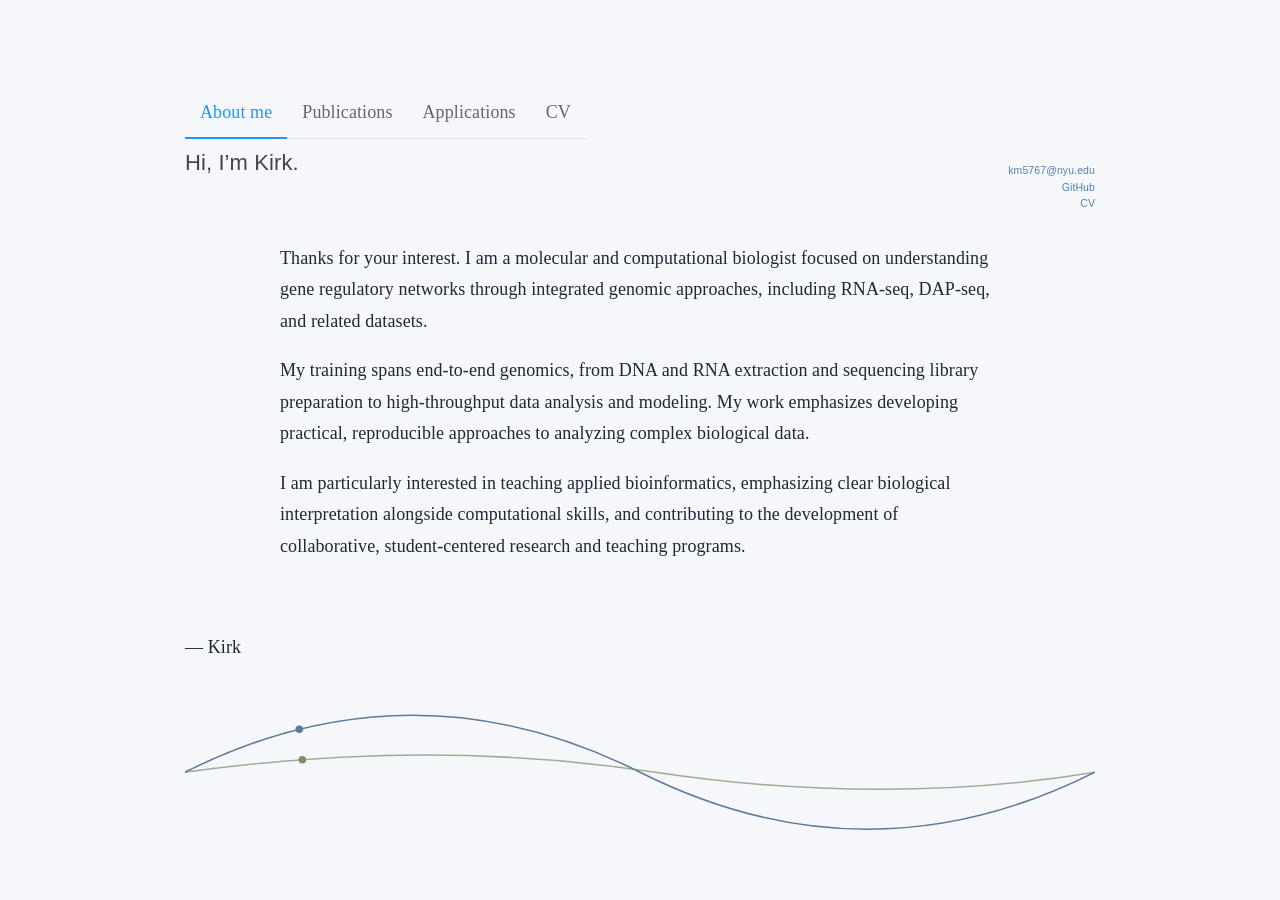
==== index.html @ 7511460c "cleaning up applications page" ====
<!DOCTYPE html>

<html>

<head>

<meta charset="utf-8" />
<meta name="generator" content="pandoc" />
<meta http-equiv="X-UA-Compatible" content="IE=EDGE" />


<meta name="author" content="Kirk MacKinnon" />


<title>KM</title>

<script>// Pandoc 2.9 adds attributes on both header and div. We remove the former (to
// be compatible with the behavior of Pandoc < 2.8).
document.addEventListener('DOMContentLoaded', function(e) {
  var hs = document.querySelectorAll("div.section[class*='level'] > :first-child");
  var i, h, a;
  for (i = 0; i < hs.length; i++) {
    h = hs[i];
    if (!/^h[1-6]$/i.test(h.tagName)) continue;  // it should be a header h1-h6
    a = h.attributes;
    while (a.length > 0) h.removeAttribute(a[0].name);
  }
});
</script>
<script>/*! jQuery v3.6.0 | (c) OpenJS Foundation and other contributors | jquery.org/license */
!function(e,t){"use strict";"object"==typeof module&&"object"==typeof module.exports?module.exports=e.document?t(e,!0):function(e){if(!e.document)throw new Error("jQuery requires a window with a document");return t(e)}:t(e)}("undefined"!=typeof window?window:this,function(C,e){"use strict";var t=[],r=Object.getPrototypeOf,s=t.slice,g=t.flat?function(e){return t.flat.call(e)}:function(e){return t.concat.apply([],e)},u=t.push,i=t.indexOf,n={},o=n.toString,v=n.hasOwnProperty,a=v.toString,l=a.call(Object),y={},m=function(e){return"function"==typeof e&&"number"!=typeof e.nodeType&&"function"!=typeof e.item},x=function(e){return null!=e&&e===e.window},E=C.document,c={type:!0,src:!0,nonce:!0,noModule:!0};function b(e,t,n){var r,i,o=(n=n||E).createElement("script");if(o.text=e,t)for(r in c)(i=t[r]||t.getAttribute&&t.getAttribute(r))&&o.setAttribute(r,i);n.head.appendChild(o).parentNode.removeChild(o)}function w(e){return null==e?e+"":"object"==typeof e||"function"==typeof e?n[o.call(e)]||"object":typeof e}var f="3.6.0",S=function(e,t){return new S.fn.init(e,t)};function p(e){var t=!!e&&"length"in e&&e.length,n=w(e);return!m(e)&&!x(e)&&("array"===n||0===t||"number"==typeof t&&0<t&&t-1 in e)}S.fn=S.prototype={jquery:f,constructor:S,length:0,toArray:function(){return s.call(this)},get:function(e){return null==e?s.call(this):e<0?this[e+this.length]:this[e]},pushStack:function(e){var t=S.merge(this.constructor(),e);return t.prevObject=this,t},each:function(e){return S.each(this,e)},map:function(n){return this.pushStack(S.map(this,function(e,t){return n.call(e,t,e)}))},slice:function(){return this.pushStack(s.apply(this,arguments))},first:function(){return this.eq(0)},last:function(){return this.eq(-1)},even:function(){return this.pushStack(S.grep(this,function(e,t){return(t+1)%2}))},odd:function(){return this.pushStack(S.grep(this,function(e,t){return t%2}))},eq:function(e){var t=this.length,n=+e+(e<0?t:0);return this.pushStack(0<=n&&n<t?[this[n]]:[])},end:function(){return this.prevObject||this.constructor()},push:u,sort:t.sort,splice:t.splice},S.extend=S.fn.extend=function(){var e,t,n,r,i,o,a=arguments[0]||{},s=1,u=arguments.length,l=!1;for("boolean"==typeof a&&(l=a,a=arguments[s]||{},s++),"object"==typeof a||m(a)||(a={}),s===u&&(a=this,s--);s<u;s++)if(null!=(e=arguments[s]))for(t in e)r=e[t],"__proto__"!==t&&a!==r&&(l&&r&&(S.isPlainObject(r)||(i=Array.isArray(r)))?(n=a[t],o=i&&!Array.isArray(n)?[]:i||S.isPlainObject(n)?n:{},i=!1,a[t]=S.extend(l,o,r)):void 0!==r&&(a[t]=r));return a},S.extend({expando:"jQuery"+(f+Math.random()).replace(/\D/g,""),isReady:!0,error:function(e){throw new Error(e)},noop:function(){},isPlainObject:function(e){var t,n;return!(!e||"[object Object]"!==o.call(e))&&(!(t=r(e))||"function"==typeof(n=v.call(t,"constructor")&&t.constructor)&&a.call(n)===l)},isEmptyObject:function(e){var t;for(t in e)return!1;return!0},globalEval:function(e,t,n){b(e,{nonce:t&&t.nonce},n)},each:function(e,t){var n,r=0;if(p(e)){for(n=e.length;r<n;r++)if(!1===t.call(e[r],r,e[r]))break}else for(r in e)if(!1===t.call(e[r],r,e[r]))break;return e},makeArray:function(e,t){var n=t||[];return null!=e&&(p(Object(e))?S.merge(n,"string"==typeof e?[e]:e):u.call(n,e)),n},inArray:function(e,t,n){return null==t?-1:i.call(t,e,n)},merge:function(e,t){for(var n=+t.length,r=0,i=e.length;r<n;r++)e[i++]=t[r];return e.length=i,e},grep:function(e,t,n){for(var r=[],i=0,o=e.length,a=!n;i<o;i++)!t(e[i],i)!==a&&r.push(e[i]);return r},map:function(e,t,n){var r,i,o=0,a=[];if(p(e))for(r=e.length;o<r;o++)null!=(i=t(e[o],o,n))&&a.push(i);else for(o in e)null!=(i=t(e[o],o,n))&&a.push(i);return g(a)},guid:1,support:y}),"function"==typeof Symbol&&(S.fn[Symbol.iterator]=t[Symbol.iterator]),S.each("Boolean Number String Function Array Date RegExp Object Error Symbol".split(" "),function(e,t){n["[object "+t+"]"]=t.toLowerCase()});var d=function(n){var e,d,b,o,i,h,f,g,w,u,l,T,C,a,E,v,s,c,y,S="sizzle"+1*new Date,p=n.document,k=0,r=0,m=ue(),x=ue(),A=ue(),N=ue(),j=function(e,t){return e===t&&(l=!0),0},D={}.hasOwnProperty,t=[],q=t.pop,L=t.push,H=t.push,O=t.slice,P=function(e,t){for(var n=0,r=e.length;n<r;n++)if(e[n]===t)return n;return-1},R="checked|selected|async|autofocus|autoplay|controls|defer|disabled|hidden|ismap|loop|multiple|open|readonly|required|scoped",M="[\\x20\\t\\r\\n\\f]",I="(?:\\\\[\\da-fA-F]{1,6}"+M+"?|\\\\[^\\r\\n\\f]|[\\w-]|[^\0-\\x7f])+",W="\\["+M+"*("+I+")(?:"+M+"*([*^$|!~]?=)"+M+"*(?:'((?:\\\\.|[^\\\\'])*)'|\"((?:\\\\.|[^\\\\\"])*)\"|("+I+"))|)"+M+"*\\]",F=":("+I+")(?:\\((('((?:\\\\.|[^\\\\'])*)'|\"((?:\\\\.|[^\\\\\"])*)\")|((?:\\\\.|[^\\\\()[\\]]|"+W+")*)|.*)\\)|)",B=new RegExp(M+"+","g"),$=new RegExp("^"+M+"+|((?:^|[^\\\\])(?:\\\\.)*)"+M+"+$","g"),_=new RegExp("^"+M+"*,"+M+"*"),z=new RegExp("^"+M+"*([>+~]|"+M+")"+M+"*"),U=new RegExp(M+"|>"),X=new RegExp(F),V=new RegExp("^"+I+"$"),G={ID:new RegExp("^#("+I+")"),CLASS:new RegExp("^\\.("+I+")"),TAG:new RegExp("^("+I+"|[*])"),ATTR:new RegExp("^"+W),PSEUDO:new RegExp("^"+F),CHILD:new RegExp("^:(only|first|last|nth|nth-last)-(child|of-type)(?:\\("+M+"*(even|odd|(([+-]|)(\\d*)n|)"+M+"*(?:([+-]|)"+M+"*(\\d+)|))"+M+"*\\)|)","i"),bool:new RegExp("^(?:"+R+")$","i"),needsContext:new RegExp("^"+M+"*[>+~]|:(even|odd|eq|gt|lt|nth|first|last)(?:\\("+M+"*((?:-\\d)?\\d*)"+M+"*\\)|)(?=[^-]|$)","i")},Y=/HTML$/i,Q=/^(?:input|select|textarea|button)$/i,J=/^h\d$/i,K=/^[^{]+\{\s*\[native \w/,Z=/^(?:#([\w-]+)|(\w+)|\.([\w-]+))$/,ee=/[+~]/,te=new RegExp("\\\\[\\da-fA-F]{1,6}"+M+"?|\\\\([^\\r\\n\\f])","g"),ne=function(e,t){var n="0x"+e.slice(1)-65536;return t||(n<0?String.fromCharCode(n+65536):String.fromCharCode(n>>10|55296,1023&n|56320))},re=/([\0-\x1f\x7f]|^-?\d)|^-$|[^\0-\x1f\x7f-\uFFFF\w-]/g,ie=function(e,t){return t?"\0"===e?"\ufffd":e.slice(0,-1)+"\\"+e.charCodeAt(e.length-1).toString(16)+" ":"\\"+e},oe=function(){T()},ae=be(function(e){return!0===e.disabled&&"fieldset"===e.nodeName.toLowerCase()},{dir:"parentNode",next:"legend"});try{H.apply(t=O.call(p.childNodes),p.childNodes),t[p.childNodes.length].nodeType}catch(e){H={apply:t.length?function(e,t){L.apply(e,O.call(t))}:function(e,t){var n=e.length,r=0;while(e[n++]=t[r++]);e.length=n-1}}}function se(t,e,n,r){var i,o,a,s,u,l,c,f=e&&e.ownerDocument,p=e?e.nodeType:9;if(n=n||[],"string"!=typeof t||!t||1!==p&&9!==p&&11!==p)return n;if(!r&&(T(e),e=e||C,E)){if(11!==p&&(u=Z.exec(t)))if(i=u[1]){if(9===p){if(!(a=e.getElementById(i)))return n;if(a.id===i)return n.push(a),n}else if(f&&(a=f.getElementById(i))&&y(e,a)&&a.id===i)return n.push(a),n}else{if(u[2])return H.apply(n,e.getElementsByTagName(t)),n;if((i=u[3])&&d.getElementsByClassName&&e.getElementsByClassName)return H.apply(n,e.getElementsByClassName(i)),n}if(d.qsa&&!N[t+" "]&&(!v||!v.test(t))&&(1!==p||"object"!==e.nodeName.toLowerCase())){if(c=t,f=e,1===p&&(U.test(t)||z.test(t))){(f=ee.test(t)&&ye(e.parentNode)||e)===e&&d.scope||((s=e.getAttribute("id"))?s=s.replace(re,ie):e.setAttribute("id",s=S)),o=(l=h(t)).length;while(o--)l[o]=(s?"#"+s:":scope")+" "+xe(l[o]);c=l.join(",")}try{return H.apply(n,f.querySelectorAll(c)),n}catch(e){N(t,!0)}finally{s===S&&e.removeAttribute("id")}}}return g(t.replace($,"$1"),e,n,r)}function ue(){var r=[];return function e(t,n){return r.push(t+" ")>b.cacheLength&&delete e[r.shift()],e[t+" "]=n}}function le(e){return e[S]=!0,e}function ce(e){var t=C.createElement("fieldset");try{return!!e(t)}catch(e){return!1}finally{t.parentNode&&t.parentNode.removeChild(t),t=null}}function fe(e,t){var n=e.split("|"),r=n.length;while(r--)b.attrHandle[n[r]]=t}function pe(e,t){var n=t&&e,r=n&&1===e.nodeType&&1===t.nodeType&&e.sourceIndex-t.sourceIndex;if(r)return r;if(n)while(n=n.nextSibling)if(n===t)return-1;return e?1:-1}function de(t){return function(e){return"input"===e.nodeName.toLowerCase()&&e.type===t}}function he(n){return function(e){var t=e.nodeName.toLowerCase();return("input"===t||"button"===t)&&e.type===n}}function ge(t){return function(e){return"form"in e?e.parentNode&&!1===e.disabled?"label"in e?"label"in e.parentNode?e.parentNode.disabled===t:e.disabled===t:e.isDisabled===t||e.isDisabled!==!t&&ae(e)===t:e.disabled===t:"label"in e&&e.disabled===t}}function ve(a){return le(function(o){return o=+o,le(function(e,t){var n,r=a([],e.length,o),i=r.length;while(i--)e[n=r[i]]&&(e[n]=!(t[n]=e[n]))})})}function ye(e){return e&&"undefined"!=typeof e.getElementsByTagName&&e}for(e in d=se.support={},i=se.isXML=function(e){var t=e&&e.namespaceURI,n=e&&(e.ownerDocument||e).documentElement;return!Y.test(t||n&&n.nodeName||"HTML")},T=se.setDocument=function(e){var t,n,r=e?e.ownerDocument||e:p;return r!=C&&9===r.nodeType&&r.documentElement&&(a=(C=r).documentElement,E=!i(C),p!=C&&(n=C.defaultView)&&n.top!==n&&(n.addEventListener?n.addEventListener("unload",oe,!1):n.attachEvent&&n.attachEvent("onunload",oe)),d.scope=ce(function(e){return a.appendChild(e).appendChild(C.createElement("div")),"undefined"!=typeof e.querySelectorAll&&!e.querySelectorAll(":scope fieldset div").length}),d.attributes=ce(function(e){return e.className="i",!e.getAttribute("className")}),d.getElementsByTagName=ce(function(e){return e.appendChild(C.createComment("")),!e.getElementsByTagName("*").length}),d.getElementsByClassName=K.test(C.getElementsByClassName),d.getById=ce(function(e){return a.appendChild(e).id=S,!C.getElementsByName||!C.getElementsByName(S).length}),d.getById?(b.filter.ID=function(e){var t=e.replace(te,ne);return function(e){return e.getAttribute("id")===t}},b.find.ID=function(e,t){if("undefined"!=typeof t.getElementById&&E){var n=t.getElementById(e);return n?[n]:[]}}):(b.filter.ID=function(e){var n=e.replace(te,ne);return function(e){var t="undefined"!=typeof e.getAttributeNode&&e.getAttributeNode("id");return t&&t.value===n}},b.find.ID=function(e,t){if("undefined"!=typeof t.getElementById&&E){var n,r,i,o=t.getElementById(e);if(o){if((n=o.getAttributeNode("id"))&&n.value===e)return[o];i=t.getElementsByName(e),r=0;while(o=i[r++])if((n=o.getAttributeNode("id"))&&n.value===e)return[o]}return[]}}),b.find.TAG=d.getElementsByTagName?function(e,t){return"undefined"!=typeof t.getElementsByTagName?t.getElementsByTagName(e):d.qsa?t.querySelectorAll(e):void 0}:function(e,t){var n,r=[],i=0,o=t.getElementsByTagName(e);if("*"===e){while(n=o[i++])1===n.nodeType&&r.push(n);return r}return o},b.find.CLASS=d.getElementsByClassName&&function(e,t){if("undefined"!=typeof t.getElementsByClassName&&E)return t.getElementsByClassName(e)},s=[],v=[],(d.qsa=K.test(C.querySelectorAll))&&(ce(function(e){var t;a.appendChild(e).innerHTML="<a id='"+S+"'></a><select id='"+S+"-\r\\' msallowcapture=''><option selected=''></option></select>",e.querySelectorAll("[msallowcapture^='']").length&&v.push("[*^$]="+M+"*(?:''|\"\")"),e.querySelectorAll("[selected]").length||v.push("\\["+M+"*(?:value|"+R+")"),e.querySelectorAll("[id~="+S+"-]").length||v.push("~="),(t=C.createElement("input")).setAttribute("name",""),e.appendChild(t),e.querySelectorAll("[name='']").length||v.push("\\["+M+"*name"+M+"*="+M+"*(?:''|\"\")"),e.querySelectorAll(":checked").length||v.push(":checked"),e.querySelectorAll("a#"+S+"+*").length||v.push(".#.+[+~]"),e.querySelectorAll("\\\f"),v.push("[\\r\\n\\f]")}),ce(function(e){e.innerHTML="<a href='' disabled='disabled'></a><select disabled='disabled'><option/></select>";var t=C.createElement("input");t.setAttribute("type","hidden"),e.appendChild(t).setAttribute("name","D"),e.querySelectorAll("[name=d]").length&&v.push("name"+M+"*[*^$|!~]?="),2!==e.querySelectorAll(":enabled").length&&v.push(":enabled",":disabled"),a.appendChild(e).disabled=!0,2!==e.querySelectorAll(":disabled").length&&v.push(":enabled",":disabled"),e.querySelectorAll("*,:x"),v.push(",.*:")})),(d.matchesSelector=K.test(c=a.matches||a.webkitMatchesSelector||a.mozMatchesSelector||a.oMatchesSelector||a.msMatchesSelector))&&ce(function(e){d.disconnectedMatch=c.call(e,"*"),c.call(e,"[s!='']:x"),s.push("!=",F)}),v=v.length&&new RegExp(v.join("|")),s=s.length&&new RegExp(s.join("|")),t=K.test(a.compareDocumentPosition),y=t||K.test(a.contains)?function(e,t){var n=9===e.nodeType?e.documentElement:e,r=t&&t.parentNode;return e===r||!(!r||1!==r.nodeType||!(n.contains?n.contains(r):e.compareDocumentPosition&&16&e.compareDocumentPosition(r)))}:function(e,t){if(t)while(t=t.parentNode)if(t===e)return!0;return!1},j=t?function(e,t){if(e===t)return l=!0,0;var n=!e.compareDocumentPosition-!t.compareDocumentPosition;return n||(1&(n=(e.ownerDocument||e)==(t.ownerDocument||t)?e.compareDocumentPosition(t):1)||!d.sortDetached&&t.compareDocumentPosition(e)===n?e==C||e.ownerDocument==p&&y(p,e)?-1:t==C||t.ownerDocument==p&&y(p,t)?1:u?P(u,e)-P(u,t):0:4&n?-1:1)}:function(e,t){if(e===t)return l=!0,0;var n,r=0,i=e.parentNode,o=t.parentNode,a=[e],s=[t];if(!i||!o)return e==C?-1:t==C?1:i?-1:o?1:u?P(u,e)-P(u,t):0;if(i===o)return pe(e,t);n=e;while(n=n.parentNode)a.unshift(n);n=t;while(n=n.parentNode)s.unshift(n);while(a[r]===s[r])r++;return r?pe(a[r],s[r]):a[r]==p?-1:s[r]==p?1:0}),C},se.matches=function(e,t){return se(e,null,null,t)},se.matchesSelector=function(e,t){if(T(e),d.matchesSelector&&E&&!N[t+" "]&&(!s||!s.test(t))&&(!v||!v.test(t)))try{var n=c.call(e,t);if(n||d.disconnectedMatch||e.document&&11!==e.document.nodeType)return n}catch(e){N(t,!0)}return 0<se(t,C,null,[e]).length},se.contains=function(e,t){return(e.ownerDocument||e)!=C&&T(e),y(e,t)},se.attr=function(e,t){(e.ownerDocument||e)!=C&&T(e);var n=b.attrHandle[t.toLowerCase()],r=n&&D.call(b.attrHandle,t.toLowerCase())?n(e,t,!E):void 0;return void 0!==r?r:d.attributes||!E?e.getAttribute(t):(r=e.getAttributeNode(t))&&r.specified?r.value:null},se.escape=function(e){return(e+"").replace(re,ie)},se.error=function(e){throw new Error("Syntax error, unrecognized expression: "+e)},se.uniqueSort=function(e){var t,n=[],r=0,i=0;if(l=!d.detectDuplicates,u=!d.sortStable&&e.slice(0),e.sort(j),l){while(t=e[i++])t===e[i]&&(r=n.push(i));while(r--)e.splice(n[r],1)}return u=null,e},o=se.getText=function(e){var t,n="",r=0,i=e.nodeType;if(i){if(1===i||9===i||11===i){if("string"==typeof e.textContent)return e.textContent;for(e=e.firstChild;e;e=e.nextSibling)n+=o(e)}else if(3===i||4===i)return e.nodeValue}else while(t=e[r++])n+=o(t);return n},(b=se.selectors={cacheLength:50,createPseudo:le,match:G,attrHandle:{},find:{},relative:{">":{dir:"parentNode",first:!0}," ":{dir:"parentNode"},"+":{dir:"previousSibling",first:!0},"~":{dir:"previousSibling"}},preFilter:{ATTR:function(e){return e[1]=e[1].replace(te,ne),e[3]=(e[3]||e[4]||e[5]||"").replace(te,ne),"~="===e[2]&&(e[3]=" "+e[3]+" "),e.slice(0,4)},CHILD:function(e){return e[1]=e[1].toLowerCase(),"nth"===e[1].slice(0,3)?(e[3]||se.error(e[0]),e[4]=+(e[4]?e[5]+(e[6]||1):2*("even"===e[3]||"odd"===e[3])),e[5]=+(e[7]+e[8]||"odd"===e[3])):e[3]&&se.error(e[0]),e},PSEUDO:function(e){var t,n=!e[6]&&e[2];return G.CHILD.test(e[0])?null:(e[3]?e[2]=e[4]||e[5]||"":n&&X.test(n)&&(t=h(n,!0))&&(t=n.indexOf(")",n.length-t)-n.length)&&(e[0]=e[0].slice(0,t),e[2]=n.slice(0,t)),e.slice(0,3))}},filter:{TAG:function(e){var t=e.replace(te,ne).toLowerCase();return"*"===e?function(){return!0}:function(e){return e.nodeName&&e.nodeName.toLowerCase()===t}},CLASS:function(e){var t=m[e+" "];return t||(t=new RegExp("(^|"+M+")"+e+"("+M+"|$)"))&&m(e,function(e){return t.test("string"==typeof e.className&&e.className||"undefined"!=typeof e.getAttribute&&e.getAttribute("class")||"")})},ATTR:function(n,r,i){return function(e){var t=se.attr(e,n);return null==t?"!="===r:!r||(t+="","="===r?t===i:"!="===r?t!==i:"^="===r?i&&0===t.indexOf(i):"*="===r?i&&-1<t.indexOf(i):"$="===r?i&&t.slice(-i.length)===i:"~="===r?-1<(" "+t.replace(B," ")+" ").indexOf(i):"|="===r&&(t===i||t.slice(0,i.length+1)===i+"-"))}},CHILD:function(h,e,t,g,v){var y="nth"!==h.slice(0,3),m="last"!==h.slice(-4),x="of-type"===e;return 1===g&&0===v?function(e){return!!e.parentNode}:function(e,t,n){var r,i,o,a,s,u,l=y!==m?"nextSibling":"previousSibling",c=e.parentNode,f=x&&e.nodeName.toLowerCase(),p=!n&&!x,d=!1;if(c){if(y){while(l){a=e;while(a=a[l])if(x?a.nodeName.toLowerCase()===f:1===a.nodeType)return!1;u=l="only"===h&&!u&&"nextSibling"}return!0}if(u=[m?c.firstChild:c.lastChild],m&&p){d=(s=(r=(i=(o=(a=c)[S]||(a[S]={}))[a.uniqueID]||(o[a.uniqueID]={}))[h]||[])[0]===k&&r[1])&&r[2],a=s&&c.childNodes[s];while(a=++s&&a&&a[l]||(d=s=0)||u.pop())if(1===a.nodeType&&++d&&a===e){i[h]=[k,s,d];break}}else if(p&&(d=s=(r=(i=(o=(a=e)[S]||(a[S]={}))[a.uniqueID]||(o[a.uniqueID]={}))[h]||[])[0]===k&&r[1]),!1===d)while(a=++s&&a&&a[l]||(d=s=0)||u.pop())if((x?a.nodeName.toLowerCase()===f:1===a.nodeType)&&++d&&(p&&((i=(o=a[S]||(a[S]={}))[a.uniqueID]||(o[a.uniqueID]={}))[h]=[k,d]),a===e))break;return(d-=v)===g||d%g==0&&0<=d/g}}},PSEUDO:function(e,o){var t,a=b.pseudos[e]||b.setFilters[e.toLowerCase()]||se.error("unsupported pseudo: "+e);return a[S]?a(o):1<a.length?(t=[e,e,"",o],b.setFilters.hasOwnProperty(e.toLowerCase())?le(function(e,t){var n,r=a(e,o),i=r.length;while(i--)e[n=P(e,r[i])]=!(t[n]=r[i])}):function(e){return a(e,0,t)}):a}},pseudos:{not:le(function(e){var r=[],i=[],s=f(e.replace($,"$1"));return s[S]?le(function(e,t,n,r){var i,o=s(e,null,r,[]),a=e.length;while(a--)(i=o[a])&&(e[a]=!(t[a]=i))}):function(e,t,n){return r[0]=e,s(r,null,n,i),r[0]=null,!i.pop()}}),has:le(function(t){return function(e){return 0<se(t,e).length}}),contains:le(function(t){return t=t.replace(te,ne),function(e){return-1<(e.textContent||o(e)).indexOf(t)}}),lang:le(function(n){return V.test(n||"")||se.error("unsupported lang: "+n),n=n.replace(te,ne).toLowerCase(),function(e){var t;do{if(t=E?e.lang:e.getAttribute("xml:lang")||e.getAttribute("lang"))return(t=t.toLowerCase())===n||0===t.indexOf(n+"-")}while((e=e.parentNode)&&1===e.nodeType);return!1}}),target:function(e){var t=n.location&&n.location.hash;return t&&t.slice(1)===e.id},root:function(e){return e===a},focus:function(e){return e===C.activeElement&&(!C.hasFocus||C.hasFocus())&&!!(e.type||e.href||~e.tabIndex)},enabled:ge(!1),disabled:ge(!0),checked:function(e){var t=e.nodeName.toLowerCase();return"input"===t&&!!e.checked||"option"===t&&!!e.selected},selected:function(e){return e.parentNode&&e.parentNode.selectedIndex,!0===e.selected},empty:function(e){for(e=e.firstChild;e;e=e.nextSibling)if(e.nodeType<6)return!1;return!0},parent:function(e){return!b.pseudos.empty(e)},header:function(e){return J.test(e.nodeName)},input:function(e){return Q.test(e.nodeName)},button:function(e){var t=e.nodeName.toLowerCase();return"input"===t&&"button"===e.type||"button"===t},text:function(e){var t;return"input"===e.nodeName.toLowerCase()&&"text"===e.type&&(null==(t=e.getAttribute("type"))||"text"===t.toLowerCase())},first:ve(function(){return[0]}),last:ve(function(e,t){return[t-1]}),eq:ve(function(e,t,n){return[n<0?n+t:n]}),even:ve(function(e,t){for(var n=0;n<t;n+=2)e.push(n);return e}),odd:ve(function(e,t){for(var n=1;n<t;n+=2)e.push(n);return e}),lt:ve(function(e,t,n){for(var r=n<0?n+t:t<n?t:n;0<=--r;)e.push(r);return e}),gt:ve(function(e,t,n){for(var r=n<0?n+t:n;++r<t;)e.push(r);return e})}}).pseudos.nth=b.pseudos.eq,{radio:!0,checkbox:!0,file:!0,password:!0,image:!0})b.pseudos[e]=de(e);for(e in{submit:!0,reset:!0})b.pseudos[e]=he(e);function me(){}function xe(e){for(var t=0,n=e.length,r="";t<n;t++)r+=e[t].value;return r}function be(s,e,t){var u=e.dir,l=e.next,c=l||u,f=t&&"parentNode"===c,p=r++;return e.first?function(e,t,n){while(e=e[u])if(1===e.nodeType||f)return s(e,t,n);return!1}:function(e,t,n){var r,i,o,a=[k,p];if(n){while(e=e[u])if((1===e.nodeType||f)&&s(e,t,n))return!0}else while(e=e[u])if(1===e.nodeType||f)if(i=(o=e[S]||(e[S]={}))[e.uniqueID]||(o[e.uniqueID]={}),l&&l===e.nodeName.toLowerCase())e=e[u]||e;else{if((r=i[c])&&r[0]===k&&r[1]===p)return a[2]=r[2];if((i[c]=a)[2]=s(e,t,n))return!0}return!1}}function we(i){return 1<i.length?function(e,t,n){var r=i.length;while(r--)if(!i[r](e,t,n))return!1;return!0}:i[0]}function Te(e,t,n,r,i){for(var o,a=[],s=0,u=e.length,l=null!=t;s<u;s++)(o=e[s])&&(n&&!n(o,r,i)||(a.push(o),l&&t.push(s)));return a}function Ce(d,h,g,v,y,e){return v&&!v[S]&&(v=Ce(v)),y&&!y[S]&&(y=Ce(y,e)),le(function(e,t,n,r){var i,o,a,s=[],u=[],l=t.length,c=e||function(e,t,n){for(var r=0,i=t.length;r<i;r++)se(e,t[r],n);return n}(h||"*",n.nodeType?[n]:n,[]),f=!d||!e&&h?c:Te(c,s,d,n,r),p=g?y||(e?d:l||v)?[]:t:f;if(g&&g(f,p,n,r),v){i=Te(p,u),v(i,[],n,r),o=i.length;while(o--)(a=i[o])&&(p[u[o]]=!(f[u[o]]=a))}if(e){if(y||d){if(y){i=[],o=p.length;while(o--)(a=p[o])&&i.push(f[o]=a);y(null,p=[],i,r)}o=p.length;while(o--)(a=p[o])&&-1<(i=y?P(e,a):s[o])&&(e[i]=!(t[i]=a))}}else p=Te(p===t?p.splice(l,p.length):p),y?y(null,t,p,r):H.apply(t,p)})}function Ee(e){for(var i,t,n,r=e.length,o=b.relative[e[0].type],a=o||b.relative[" "],s=o?1:0,u=be(function(e){return e===i},a,!0),l=be(function(e){return-1<P(i,e)},a,!0),c=[function(e,t,n){var r=!o&&(n||t!==w)||((i=t).nodeType?u(e,t,n):l(e,t,n));return i=null,r}];s<r;s++)if(t=b.relative[e[s].type])c=[be(we(c),t)];else{if((t=b.filter[e[s].type].apply(null,e[s].matches))[S]){for(n=++s;n<r;n++)if(b.relative[e[n].type])break;return Ce(1<s&&we(c),1<s&&xe(e.slice(0,s-1).concat({value:" "===e[s-2].type?"*":""})).replace($,"$1"),t,s<n&&Ee(e.slice(s,n)),n<r&&Ee(e=e.slice(n)),n<r&&xe(e))}c.push(t)}return we(c)}return me.prototype=b.filters=b.pseudos,b.setFilters=new me,h=se.tokenize=function(e,t){var n,r,i,o,a,s,u,l=x[e+" "];if(l)return t?0:l.slice(0);a=e,s=[],u=b.preFilter;while(a){for(o in n&&!(r=_.exec(a))||(r&&(a=a.slice(r[0].length)||a),s.push(i=[])),n=!1,(r=z.exec(a))&&(n=r.shift(),i.push({value:n,type:r[0].replace($," ")}),a=a.slice(n.length)),b.filter)!(r=G[o].exec(a))||u[o]&&!(r=u[o](r))||(n=r.shift(),i.push({value:n,type:o,matches:r}),a=a.slice(n.length));if(!n)break}return t?a.length:a?se.error(e):x(e,s).slice(0)},f=se.compile=function(e,t){var n,v,y,m,x,r,i=[],o=[],a=A[e+" "];if(!a){t||(t=h(e)),n=t.length;while(n--)(a=Ee(t[n]))[S]?i.push(a):o.push(a);(a=A(e,(v=o,m=0<(y=i).length,x=0<v.length,r=function(e,t,n,r,i){var o,a,s,u=0,l="0",c=e&&[],f=[],p=w,d=e||x&&b.find.TAG("*",i),h=k+=null==p?1:Math.random()||.1,g=d.length;for(i&&(w=t==C||t||i);l!==g&&null!=(o=d[l]);l++){if(x&&o){a=0,t||o.ownerDocument==C||(T(o),n=!E);while(s=v[a++])if(s(o,t||C,n)){r.push(o);break}i&&(k=h)}m&&((o=!s&&o)&&u--,e&&c.push(o))}if(u+=l,m&&l!==u){a=0;while(s=y[a++])s(c,f,t,n);if(e){if(0<u)while(l--)c[l]||f[l]||(f[l]=q.call(r));f=Te(f)}H.apply(r,f),i&&!e&&0<f.length&&1<u+y.length&&se.uniqueSort(r)}return i&&(k=h,w=p),c},m?le(r):r))).selector=e}return a},g=se.select=function(e,t,n,r){var i,o,a,s,u,l="function"==typeof e&&e,c=!r&&h(e=l.selector||e);if(n=n||[],1===c.length){if(2<(o=c[0]=c[0].slice(0)).length&&"ID"===(a=o[0]).type&&9===t.nodeType&&E&&b.relative[o[1].type]){if(!(t=(b.find.ID(a.matches[0].replace(te,ne),t)||[])[0]))return n;l&&(t=t.parentNode),e=e.slice(o.shift().value.length)}i=G.needsContext.test(e)?0:o.length;while(i--){if(a=o[i],b.relative[s=a.type])break;if((u=b.find[s])&&(r=u(a.matches[0].replace(te,ne),ee.test(o[0].type)&&ye(t.parentNode)||t))){if(o.splice(i,1),!(e=r.length&&xe(o)))return H.apply(n,r),n;break}}}return(l||f(e,c))(r,t,!E,n,!t||ee.test(e)&&ye(t.parentNode)||t),n},d.sortStable=S.split("").sort(j).join("")===S,d.detectDuplicates=!!l,T(),d.sortDetached=ce(function(e){return 1&e.compareDocumentPosition(C.createElement("fieldset"))}),ce(function(e){return e.innerHTML="<a href='#'></a>","#"===e.firstChild.getAttribute("href")})||fe("type|href|height|width",function(e,t,n){if(!n)return e.getAttribute(t,"type"===t.toLowerCase()?1:2)}),d.attributes&&ce(function(e){return e.innerHTML="<input/>",e.firstChild.setAttribute("value",""),""===e.firstChild.getAttribute("value")})||fe("value",function(e,t,n){if(!n&&"input"===e.nodeName.toLowerCase())return e.defaultValue}),ce(function(e){return null==e.getAttribute("disabled")})||fe(R,function(e,t,n){var r;if(!n)return!0===e[t]?t.toLowerCase():(r=e.getAttributeNode(t))&&r.specified?r.value:null}),se}(C);S.find=d,S.expr=d.selectors,S.expr[":"]=S.expr.pseudos,S.uniqueSort=S.unique=d.uniqueSort,S.text=d.getText,S.isXMLDoc=d.isXML,S.contains=d.contains,S.escapeSelector=d.escape;var h=function(e,t,n){var r=[],i=void 0!==n;while((e=e[t])&&9!==e.nodeType)if(1===e.nodeType){if(i&&S(e).is(n))break;r.push(e)}return r},T=function(e,t){for(var n=[];e;e=e.nextSibling)1===e.nodeType&&e!==t&&n.push(e);return n},k=S.expr.match.needsContext;function A(e,t){return e.nodeName&&e.nodeName.toLowerCase()===t.toLowerCase()}var N=/^<([a-z][^\/\0>:\x20\t\r\n\f]*)[\x20\t\r\n\f]*\/?>(?:<\/\1>|)$/i;function j(e,n,r){return m(n)?S.grep(e,function(e,t){return!!n.call(e,t,e)!==r}):n.nodeType?S.grep(e,function(e){return e===n!==r}):"string"!=typeof n?S.grep(e,function(e){return-1<i.call(n,e)!==r}):S.filter(n,e,r)}S.filter=function(e,t,n){var r=t[0];return n&&(e=":not("+e+")"),1===t.length&&1===r.nodeType?S.find.matchesSelector(r,e)?[r]:[]:S.find.matches(e,S.grep(t,function(e){return 1===e.nodeType}))},S.fn.extend({find:function(e){var t,n,r=this.length,i=this;if("string"!=typeof e)return this.pushStack(S(e).filter(function(){for(t=0;t<r;t++)if(S.contains(i[t],this))return!0}));for(n=this.pushStack([]),t=0;t<r;t++)S.find(e,i[t],n);return 1<r?S.uniqueSort(n):n},filter:function(e){return this.pushStack(j(this,e||[],!1))},not:function(e){return this.pushStack(j(this,e||[],!0))},is:function(e){return!!j(this,"string"==typeof e&&k.test(e)?S(e):e||[],!1).length}});var D,q=/^(?:\s*(<[\w\W]+>)[^>]*|#([\w-]+))$/;(S.fn.init=function(e,t,n){var r,i;if(!e)return this;if(n=n||D,"string"==typeof e){if(!(r="<"===e[0]&&">"===e[e.length-1]&&3<=e.length?[null,e,null]:q.exec(e))||!r[1]&&t)return!t||t.jquery?(t||n).find(e):this.constructor(t).find(e);if(r[1]){if(t=t instanceof S?t[0]:t,S.merge(this,S.parseHTML(r[1],t&&t.nodeType?t.ownerDocument||t:E,!0)),N.test(r[1])&&S.isPlainObject(t))for(r in t)m(this[r])?this[r](t[r]):this.attr(r,t[r]);return this}return(i=E.getElementById(r[2]))&&(this[0]=i,this.length=1),this}return e.nodeType?(this[0]=e,this.length=1,this):m(e)?void 0!==n.ready?n.ready(e):e(S):S.makeArray(e,this)}).prototype=S.fn,D=S(E);var L=/^(?:parents|prev(?:Until|All))/,H={children:!0,contents:!0,next:!0,prev:!0};function O(e,t){while((e=e[t])&&1!==e.nodeType);return e}S.fn.extend({has:function(e){var t=S(e,this),n=t.length;return this.filter(function(){for(var e=0;e<n;e++)if(S.contains(this,t[e]))return!0})},closest:function(e,t){var n,r=0,i=this.length,o=[],a="string"!=typeof e&&S(e);if(!k.test(e))for(;r<i;r++)for(n=this[r];n&&n!==t;n=n.parentNode)if(n.nodeType<11&&(a?-1<a.index(n):1===n.nodeType&&S.find.matchesSelector(n,e))){o.push(n);break}return this.pushStack(1<o.length?S.uniqueSort(o):o)},index:function(e){return e?"string"==typeof e?i.call(S(e),this[0]):i.call(this,e.jquery?e[0]:e):this[0]&&this[0].parentNode?this.first().prevAll().length:-1},add:function(e,t){return this.pushStack(S.uniqueSort(S.merge(this.get(),S(e,t))))},addBack:function(e){return this.add(null==e?this.prevObject:this.prevObject.filter(e))}}),S.each({parent:function(e){var t=e.parentNode;return t&&11!==t.nodeType?t:null},parents:function(e){return h(e,"parentNode")},parentsUntil:function(e,t,n){return h(e,"parentNode",n)},next:function(e){return O(e,"nextSibling")},prev:function(e){return O(e,"previousSibling")},nextAll:function(e){return h(e,"nextSibling")},prevAll:function(e){return h(e,"previousSibling")},nextUntil:function(e,t,n){return h(e,"nextSibling",n)},prevUntil:function(e,t,n){return h(e,"previousSibling",n)},siblings:function(e){return T((e.parentNode||{}).firstChild,e)},children:function(e){return T(e.firstChild)},contents:function(e){return null!=e.contentDocument&&r(e.contentDocument)?e.contentDocument:(A(e,"template")&&(e=e.content||e),S.merge([],e.childNodes))}},function(r,i){S.fn[r]=function(e,t){var n=S.map(this,i,e);return"Until"!==r.slice(-5)&&(t=e),t&&"string"==typeof t&&(n=S.filter(t,n)),1<this.length&&(H[r]||S.uniqueSort(n),L.test(r)&&n.reverse()),this.pushStack(n)}});var P=/[^\x20\t\r\n\f]+/g;function R(e){return e}function M(e){throw e}function I(e,t,n,r){var i;try{e&&m(i=e.promise)?i.call(e).done(t).fail(n):e&&m(i=e.then)?i.call(e,t,n):t.apply(void 0,[e].slice(r))}catch(e){n.apply(void 0,[e])}}S.Callbacks=function(r){var e,n;r="string"==typeof r?(e=r,n={},S.each(e.match(P)||[],function(e,t){n[t]=!0}),n):S.extend({},r);var i,t,o,a,s=[],u=[],l=-1,c=function(){for(a=a||r.once,o=i=!0;u.length;l=-1){t=u.shift();while(++l<s.length)!1===s[l].apply(t[0],t[1])&&r.stopOnFalse&&(l=s.length,t=!1)}r.memory||(t=!1),i=!1,a&&(s=t?[]:"")},f={add:function(){return s&&(t&&!i&&(l=s.length-1,u.push(t)),function n(e){S.each(e,function(e,t){m(t)?r.unique&&f.has(t)||s.push(t):t&&t.length&&"string"!==w(t)&&n(t)})}(arguments),t&&!i&&c()),this},remove:function(){return S.each(arguments,function(e,t){var n;while(-1<(n=S.inArray(t,s,n)))s.splice(n,1),n<=l&&l--}),this},has:function(e){return e?-1<S.inArray(e,s):0<s.length},empty:function(){return s&&(s=[]),this},disable:function(){return a=u=[],s=t="",this},disabled:function(){return!s},lock:function(){return a=u=[],t||i||(s=t=""),this},locked:function(){return!!a},fireWith:function(e,t){return a||(t=[e,(t=t||[]).slice?t.slice():t],u.push(t),i||c()),this},fire:function(){return f.fireWith(this,arguments),this},fired:function(){return!!o}};return f},S.extend({Deferred:function(e){var o=[["notify","progress",S.Callbacks("memory"),S.Callbacks("memory"),2],["resolve","done",S.Callbacks("once memory"),S.Callbacks("once memory"),0,"resolved"],["reject","fail",S.Callbacks("once memory"),S.Callbacks("once memory"),1,"rejected"]],i="pending",a={state:function(){return i},always:function(){return s.done(arguments).fail(arguments),this},"catch":function(e){return a.then(null,e)},pipe:function(){var i=arguments;return S.Deferred(function(r){S.each(o,function(e,t){var n=m(i[t[4]])&&i[t[4]];s[t[1]](function(){var e=n&&n.apply(this,arguments);e&&m(e.promise)?e.promise().progress(r.notify).done(r.resolve).fail(r.reject):r[t[0]+"With"](this,n?[e]:arguments)})}),i=null}).promise()},then:function(t,n,r){var u=0;function l(i,o,a,s){return function(){var n=this,r=arguments,e=function(){var e,t;if(!(i<u)){if((e=a.apply(n,r))===o.promise())throw new TypeError("Thenable self-resolution");t=e&&("object"==typeof e||"function"==typeof e)&&e.then,m(t)?s?t.call(e,l(u,o,R,s),l(u,o,M,s)):(u++,t.call(e,l(u,o,R,s),l(u,o,M,s),l(u,o,R,o.notifyWith))):(a!==R&&(n=void 0,r=[e]),(s||o.resolveWith)(n,r))}},t=s?e:function(){try{e()}catch(e){S.Deferred.exceptionHook&&S.Deferred.exceptionHook(e,t.stackTrace),u<=i+1&&(a!==M&&(n=void 0,r=[e]),o.rejectWith(n,r))}};i?t():(S.Deferred.getStackHook&&(t.stackTrace=S.Deferred.getStackHook()),C.setTimeout(t))}}return S.Deferred(function(e){o[0][3].add(l(0,e,m(r)?r:R,e.notifyWith)),o[1][3].add(l(0,e,m(t)?t:R)),o[2][3].add(l(0,e,m(n)?n:M))}).promise()},promise:function(e){return null!=e?S.extend(e,a):a}},s={};return S.each(o,function(e,t){var n=t[2],r=t[5];a[t[1]]=n.add,r&&n.add(function(){i=r},o[3-e][2].disable,o[3-e][3].disable,o[0][2].lock,o[0][3].lock),n.add(t[3].fire),s[t[0]]=function(){return s[t[0]+"With"](this===s?void 0:this,arguments),this},s[t[0]+"With"]=n.fireWith}),a.promise(s),e&&e.call(s,s),s},when:function(e){var n=arguments.length,t=n,r=Array(t),i=s.call(arguments),o=S.Deferred(),a=function(t){return function(e){r[t]=this,i[t]=1<arguments.length?s.call(arguments):e,--n||o.resolveWith(r,i)}};if(n<=1&&(I(e,o.done(a(t)).resolve,o.reject,!n),"pending"===o.state()||m(i[t]&&i[t].then)))return o.then();while(t--)I(i[t],a(t),o.reject);return o.promise()}});var W=/^(Eval|Internal|Range|Reference|Syntax|Type|URI)Error$/;S.Deferred.exceptionHook=function(e,t){C.console&&C.console.warn&&e&&W.test(e.name)&&C.console.warn("jQuery.Deferred exception: "+e.message,e.stack,t)},S.readyException=function(e){C.setTimeout(function(){throw e})};var F=S.Deferred();function B(){E.removeEventListener("DOMContentLoaded",B),C.removeEventListener("load",B),S.ready()}S.fn.ready=function(e){return F.then(e)["catch"](function(e){S.readyException(e)}),this},S.extend({isReady:!1,readyWait:1,ready:function(e){(!0===e?--S.readyWait:S.isReady)||(S.isReady=!0)!==e&&0<--S.readyWait||F.resolveWith(E,[S])}}),S.ready.then=F.then,"complete"===E.readyState||"loading"!==E.readyState&&!E.documentElement.doScroll?C.setTimeout(S.ready):(E.addEventListener("DOMContentLoaded",B),C.addEventListener("load",B));var $=function(e,t,n,r,i,o,a){var s=0,u=e.length,l=null==n;if("object"===w(n))for(s in i=!0,n)$(e,t,s,n[s],!0,o,a);else if(void 0!==r&&(i=!0,m(r)||(a=!0),l&&(a?(t.call(e,r),t=null):(l=t,t=function(e,t,n){return l.call(S(e),n)})),t))for(;s<u;s++)t(e[s],n,a?r:r.call(e[s],s,t(e[s],n)));return i?e:l?t.call(e):u?t(e[0],n):o},_=/^-ms-/,z=/-([a-z])/g;function U(e,t){return t.toUpperCase()}function X(e){return e.replace(_,"ms-").replace(z,U)}var V=function(e){return 1===e.nodeType||9===e.nodeType||!+e.nodeType};function G(){this.expando=S.expando+G.uid++}G.uid=1,G.prototype={cache:function(e){var t=e[this.expando];return t||(t={},V(e)&&(e.nodeType?e[this.expando]=t:Object.defineProperty(e,this.expando,{value:t,configurable:!0}))),t},set:function(e,t,n){var r,i=this.cache(e);if("string"==typeof t)i[X(t)]=n;else for(r in t)i[X(r)]=t[r];return i},get:function(e,t){return void 0===t?this.cache(e):e[this.expando]&&e[this.expando][X(t)]},access:function(e,t,n){return void 0===t||t&&"string"==typeof t&&void 0===n?this.get(e,t):(this.set(e,t,n),void 0!==n?n:t)},remove:function(e,t){var n,r=e[this.expando];if(void 0!==r){if(void 0!==t){n=(t=Array.isArray(t)?t.map(X):(t=X(t))in r?[t]:t.match(P)||[]).length;while(n--)delete r[t[n]]}(void 0===t||S.isEmptyObject(r))&&(e.nodeType?e[this.expando]=void 0:delete e[this.expando])}},hasData:function(e){var t=e[this.expando];return void 0!==t&&!S.isEmptyObject(t)}};var Y=new G,Q=new G,J=/^(?:\{[\w\W]*\}|\[[\w\W]*\])$/,K=/[A-Z]/g;function Z(e,t,n){var r,i;if(void 0===n&&1===e.nodeType)if(r="data-"+t.replace(K,"-$&").toLowerCase(),"string"==typeof(n=e.getAttribute(r))){try{n="true"===(i=n)||"false"!==i&&("null"===i?null:i===+i+""?+i:J.test(i)?JSON.parse(i):i)}catch(e){}Q.set(e,t,n)}else n=void 0;return n}S.extend({hasData:function(e){return Q.hasData(e)||Y.hasData(e)},data:function(e,t,n){return Q.access(e,t,n)},removeData:function(e,t){Q.remove(e,t)},_data:function(e,t,n){return Y.access(e,t,n)},_removeData:function(e,t){Y.remove(e,t)}}),S.fn.extend({data:function(n,e){var t,r,i,o=this[0],a=o&&o.attributes;if(void 0===n){if(this.length&&(i=Q.get(o),1===o.nodeType&&!Y.get(o,"hasDataAttrs"))){t=a.length;while(t--)a[t]&&0===(r=a[t].name).indexOf("data-")&&(r=X(r.slice(5)),Z(o,r,i[r]));Y.set(o,"hasDataAttrs",!0)}return i}return"object"==typeof n?this.each(function(){Q.set(this,n)}):$(this,function(e){var t;if(o&&void 0===e)return void 0!==(t=Q.get(o,n))?t:void 0!==(t=Z(o,n))?t:void 0;this.each(function(){Q.set(this,n,e)})},null,e,1<arguments.length,null,!0)},removeData:function(e){return this.each(function(){Q.remove(this,e)})}}),S.extend({queue:function(e,t,n){var r;if(e)return t=(t||"fx")+"queue",r=Y.get(e,t),n&&(!r||Array.isArray(n)?r=Y.access(e,t,S.makeArray(n)):r.push(n)),r||[]},dequeue:function(e,t){t=t||"fx";var n=S.queue(e,t),r=n.length,i=n.shift(),o=S._queueHooks(e,t);"inprogress"===i&&(i=n.shift(),r--),i&&("fx"===t&&n.unshift("inprogress"),delete o.stop,i.call(e,function(){S.dequeue(e,t)},o)),!r&&o&&o.empty.fire()},_queueHooks:function(e,t){var n=t+"queueHooks";return Y.get(e,n)||Y.access(e,n,{empty:S.Callbacks("once memory").add(function(){Y.remove(e,[t+"queue",n])})})}}),S.fn.extend({queue:function(t,n){var e=2;return"string"!=typeof t&&(n=t,t="fx",e--),arguments.length<e?S.queue(this[0],t):void 0===n?this:this.each(function(){var e=S.queue(this,t,n);S._queueHooks(this,t),"fx"===t&&"inprogress"!==e[0]&&S.dequeue(this,t)})},dequeue:function(e){return this.each(function(){S.dequeue(this,e)})},clearQueue:function(e){return this.queue(e||"fx",[])},promise:function(e,t){var n,r=1,i=S.Deferred(),o=this,a=this.length,s=function(){--r||i.resolveWith(o,[o])};"string"!=typeof e&&(t=e,e=void 0),e=e||"fx";while(a--)(n=Y.get(o[a],e+"queueHooks"))&&n.empty&&(r++,n.empty.add(s));return s(),i.promise(t)}});var ee=/[+-]?(?:\d*\.|)\d+(?:[eE][+-]?\d+|)/.source,te=new RegExp("^(?:([+-])=|)("+ee+")([a-z%]*)$","i"),ne=["Top","Right","Bottom","Left"],re=E.documentElement,ie=function(e){return S.contains(e.ownerDocument,e)},oe={composed:!0};re.getRootNode&&(ie=function(e){return S.contains(e.ownerDocument,e)||e.getRootNode(oe)===e.ownerDocument});var ae=function(e,t){return"none"===(e=t||e).style.display||""===e.style.display&&ie(e)&&"none"===S.css(e,"display")};function se(e,t,n,r){var i,o,a=20,s=r?function(){return r.cur()}:function(){return S.css(e,t,"")},u=s(),l=n&&n[3]||(S.cssNumber[t]?"":"px"),c=e.nodeType&&(S.cssNumber[t]||"px"!==l&&+u)&&te.exec(S.css(e,t));if(c&&c[3]!==l){u/=2,l=l||c[3],c=+u||1;while(a--)S.style(e,t,c+l),(1-o)*(1-(o=s()/u||.5))<=0&&(a=0),c/=o;c*=2,S.style(e,t,c+l),n=n||[]}return n&&(c=+c||+u||0,i=n[1]?c+(n[1]+1)*n[2]:+n[2],r&&(r.unit=l,r.start=c,r.end=i)),i}var ue={};function le(e,t){for(var n,r,i,o,a,s,u,l=[],c=0,f=e.length;c<f;c++)(r=e[c]).style&&(n=r.style.display,t?("none"===n&&(l[c]=Y.get(r,"display")||null,l[c]||(r.style.display="")),""===r.style.display&&ae(r)&&(l[c]=(u=a=o=void 0,a=(i=r).ownerDocument,s=i.nodeName,(u=ue[s])||(o=a.body.appendChild(a.createElement(s)),u=S.css(o,"display"),o.parentNode.removeChild(o),"none"===u&&(u="block"),ue[s]=u)))):"none"!==n&&(l[c]="none",Y.set(r,"display",n)));for(c=0;c<f;c++)null!=l[c]&&(e[c].style.display=l[c]);return e}S.fn.extend({show:function(){return le(this,!0)},hide:function(){return le(this)},toggle:function(e){return"boolean"==typeof e?e?this.show():this.hide():this.each(function(){ae(this)?S(this).show():S(this).hide()})}});var ce,fe,pe=/^(?:checkbox|radio)$/i,de=/<([a-z][^\/\0>\x20\t\r\n\f]*)/i,he=/^$|^module$|\/(?:java|ecma)script/i;ce=E.createDocumentFragment().appendChild(E.createElement("div")),(fe=E.createElement("input")).setAttribute("type","radio"),fe.setAttribute("checked","checked"),fe.setAttribute("name","t"),ce.appendChild(fe),y.checkClone=ce.cloneNode(!0).cloneNode(!0).lastChild.checked,ce.innerHTML="<textarea>x</textarea>",y.noCloneChecked=!!ce.cloneNode(!0).lastChild.defaultValue,ce.innerHTML="<option></option>",y.option=!!ce.lastChild;var ge={thead:[1,"<table>","</table>"],col:[2,"<table><colgroup>","</colgroup></table>"],tr:[2,"<table><tbody>","</tbody></table>"],td:[3,"<table><tbody><tr>","</tr></tbody></table>"],_default:[0,"",""]};function ve(e,t){var n;return n="undefined"!=typeof e.getElementsByTagName?e.getElementsByTagName(t||"*"):"undefined"!=typeof e.querySelectorAll?e.querySelectorAll(t||"*"):[],void 0===t||t&&A(e,t)?S.merge([e],n):n}function ye(e,t){for(var n=0,r=e.length;n<r;n++)Y.set(e[n],"globalEval",!t||Y.get(t[n],"globalEval"))}ge.tbody=ge.tfoot=ge.colgroup=ge.caption=ge.thead,ge.th=ge.td,y.option||(ge.optgroup=ge.option=[1,"<select multiple='multiple'>","</select>"]);var me=/<|&#?\w+;/;function xe(e,t,n,r,i){for(var o,a,s,u,l,c,f=t.createDocumentFragment(),p=[],d=0,h=e.length;d<h;d++)if((o=e[d])||0===o)if("object"===w(o))S.merge(p,o.nodeType?[o]:o);else if(me.test(o)){a=a||f.appendChild(t.createElement("div")),s=(de.exec(o)||["",""])[1].toLowerCase(),u=ge[s]||ge._default,a.innerHTML=u[1]+S.htmlPrefilter(o)+u[2],c=u[0];while(c--)a=a.lastChild;S.merge(p,a.childNodes),(a=f.firstChild).textContent=""}else p.push(t.createTextNode(o));f.textContent="",d=0;while(o=p[d++])if(r&&-1<S.inArray(o,r))i&&i.push(o);else if(l=ie(o),a=ve(f.appendChild(o),"script"),l&&ye(a),n){c=0;while(o=a[c++])he.test(o.type||"")&&n.push(o)}return f}var be=/^([^.]*)(?:\.(.+)|)/;function we(){return!0}function Te(){return!1}function Ce(e,t){return e===function(){try{return E.activeElement}catch(e){}}()==("focus"===t)}function Ee(e,t,n,r,i,o){var a,s;if("object"==typeof t){for(s in"string"!=typeof n&&(r=r||n,n=void 0),t)Ee(e,s,n,r,t[s],o);return e}if(null==r&&null==i?(i=n,r=n=void 0):null==i&&("string"==typeof n?(i=r,r=void 0):(i=r,r=n,n=void 0)),!1===i)i=Te;else if(!i)return e;return 1===o&&(a=i,(i=function(e){return S().off(e),a.apply(this,arguments)}).guid=a.guid||(a.guid=S.guid++)),e.each(function(){S.event.add(this,t,i,r,n)})}function Se(e,i,o){o?(Y.set(e,i,!1),S.event.add(e,i,{namespace:!1,handler:function(e){var t,n,r=Y.get(this,i);if(1&e.isTrigger&&this[i]){if(r.length)(S.event.special[i]||{}).delegateType&&e.stopPropagation();else if(r=s.call(arguments),Y.set(this,i,r),t=o(this,i),this[i](),r!==(n=Y.get(this,i))||t?Y.set(this,i,!1):n={},r!==n)return e.stopImmediatePropagation(),e.preventDefault(),n&&n.value}else r.length&&(Y.set(this,i,{value:S.event.trigger(S.extend(r[0],S.Event.prototype),r.slice(1),this)}),e.stopImmediatePropagation())}})):void 0===Y.get(e,i)&&S.event.add(e,i,we)}S.event={global:{},add:function(t,e,n,r,i){var o,a,s,u,l,c,f,p,d,h,g,v=Y.get(t);if(V(t)){n.handler&&(n=(o=n).handler,i=o.selector),i&&S.find.matchesSelector(re,i),n.guid||(n.guid=S.guid++),(u=v.events)||(u=v.events=Object.create(null)),(a=v.handle)||(a=v.handle=function(e){return"undefined"!=typeof S&&S.event.triggered!==e.type?S.event.dispatch.apply(t,arguments):void 0}),l=(e=(e||"").match(P)||[""]).length;while(l--)d=g=(s=be.exec(e[l])||[])[1],h=(s[2]||"").split(".").sort(),d&&(f=S.event.special[d]||{},d=(i?f.delegateType:f.bindType)||d,f=S.event.special[d]||{},c=S.extend({type:d,origType:g,data:r,handler:n,guid:n.guid,selector:i,needsContext:i&&S.expr.match.needsContext.test(i),namespace:h.join(".")},o),(p=u[d])||((p=u[d]=[]).delegateCount=0,f.setup&&!1!==f.setup.call(t,r,h,a)||t.addEventListener&&t.addEventListener(d,a)),f.add&&(f.add.call(t,c),c.handler.guid||(c.handler.guid=n.guid)),i?p.splice(p.delegateCount++,0,c):p.push(c),S.event.global[d]=!0)}},remove:function(e,t,n,r,i){var o,a,s,u,l,c,f,p,d,h,g,v=Y.hasData(e)&&Y.get(e);if(v&&(u=v.events)){l=(t=(t||"").match(P)||[""]).length;while(l--)if(d=g=(s=be.exec(t[l])||[])[1],h=(s[2]||"").split(".").sort(),d){f=S.event.special[d]||{},p=u[d=(r?f.delegateType:f.bindType)||d]||[],s=s[2]&&new RegExp("(^|\\.)"+h.join("\\.(?:.*\\.|)")+"(\\.|$)"),a=o=p.length;while(o--)c=p[o],!i&&g!==c.origType||n&&n.guid!==c.guid||s&&!s.test(c.namespace)||r&&r!==c.selector&&("**"!==r||!c.selector)||(p.splice(o,1),c.selector&&p.delegateCount--,f.remove&&f.remove.call(e,c));a&&!p.length&&(f.teardown&&!1!==f.teardown.call(e,h,v.handle)||S.removeEvent(e,d,v.handle),delete u[d])}else for(d in u)S.event.remove(e,d+t[l],n,r,!0);S.isEmptyObject(u)&&Y.remove(e,"handle events")}},dispatch:function(e){var t,n,r,i,o,a,s=new Array(arguments.length),u=S.event.fix(e),l=(Y.get(this,"events")||Object.create(null))[u.type]||[],c=S.event.special[u.type]||{};for(s[0]=u,t=1;t<arguments.length;t++)s[t]=arguments[t];if(u.delegateTarget=this,!c.preDispatch||!1!==c.preDispatch.call(this,u)){a=S.event.handlers.call(this,u,l),t=0;while((i=a[t++])&&!u.isPropagationStopped()){u.currentTarget=i.elem,n=0;while((o=i.handlers[n++])&&!u.isImmediatePropagationStopped())u.rnamespace&&!1!==o.namespace&&!u.rnamespace.test(o.namespace)||(u.handleObj=o,u.data=o.data,void 0!==(r=((S.event.special[o.origType]||{}).handle||o.handler).apply(i.elem,s))&&!1===(u.result=r)&&(u.preventDefault(),u.stopPropagation()))}return c.postDispatch&&c.postDispatch.call(this,u),u.result}},handlers:function(e,t){var n,r,i,o,a,s=[],u=t.delegateCount,l=e.target;if(u&&l.nodeType&&!("click"===e.type&&1<=e.button))for(;l!==this;l=l.parentNode||this)if(1===l.nodeType&&("click"!==e.type||!0!==l.disabled)){for(o=[],a={},n=0;n<u;n++)void 0===a[i=(r=t[n]).selector+" "]&&(a[i]=r.needsContext?-1<S(i,this).index(l):S.find(i,this,null,[l]).length),a[i]&&o.push(r);o.length&&s.push({elem:l,handlers:o})}return l=this,u<t.length&&s.push({elem:l,handlers:t.slice(u)}),s},addProp:function(t,e){Object.defineProperty(S.Event.prototype,t,{enumerable:!0,configurable:!0,get:m(e)?function(){if(this.originalEvent)return e(this.originalEvent)}:function(){if(this.originalEvent)return this.originalEvent[t]},set:function(e){Object.defineProperty(this,t,{enumerable:!0,configurable:!0,writable:!0,value:e})}})},fix:function(e){return e[S.expando]?e:new S.Event(e)},special:{load:{noBubble:!0},click:{setup:function(e){var t=this||e;return pe.test(t.type)&&t.click&&A(t,"input")&&Se(t,"click",we),!1},trigger:function(e){var t=this||e;return pe.test(t.type)&&t.click&&A(t,"input")&&Se(t,"click"),!0},_default:function(e){var t=e.target;return pe.test(t.type)&&t.click&&A(t,"input")&&Y.get(t,"click")||A(t,"a")}},beforeunload:{postDispatch:function(e){void 0!==e.result&&e.originalEvent&&(e.originalEvent.returnValue=e.result)}}}},S.removeEvent=function(e,t,n){e.removeEventListener&&e.removeEventListener(t,n)},S.Event=function(e,t){if(!(this instanceof S.Event))return new S.Event(e,t);e&&e.type?(this.originalEvent=e,this.type=e.type,this.isDefaultPrevented=e.defaultPrevented||void 0===e.defaultPrevented&&!1===e.returnValue?we:Te,this.target=e.target&&3===e.target.nodeType?e.target.parentNode:e.target,this.currentTarget=e.currentTarget,this.relatedTarget=e.relatedTarget):this.type=e,t&&S.extend(this,t),this.timeStamp=e&&e.timeStamp||Date.now(),this[S.expando]=!0},S.Event.prototype={constructor:S.Event,isDefaultPrevented:Te,isPropagationStopped:Te,isImmediatePropagationStopped:Te,isSimulated:!1,preventDefault:function(){var e=this.originalEvent;this.isDefaultPrevented=we,e&&!this.isSimulated&&e.preventDefault()},stopPropagation:function(){var e=this.originalEvent;this.isPropagationStopped=we,e&&!this.isSimulated&&e.stopPropagation()},stopImmediatePropagation:function(){var e=this.originalEvent;this.isImmediatePropagationStopped=we,e&&!this.isSimulated&&e.stopImmediatePropagation(),this.stopPropagation()}},S.each({altKey:!0,bubbles:!0,cancelable:!0,changedTouches:!0,ctrlKey:!0,detail:!0,eventPhase:!0,metaKey:!0,pageX:!0,pageY:!0,shiftKey:!0,view:!0,"char":!0,code:!0,charCode:!0,key:!0,keyCode:!0,button:!0,buttons:!0,clientX:!0,clientY:!0,offsetX:!0,offsetY:!0,pointerId:!0,pointerType:!0,screenX:!0,screenY:!0,targetTouches:!0,toElement:!0,touches:!0,which:!0},S.event.addProp),S.each({focus:"focusin",blur:"focusout"},function(e,t){S.event.special[e]={setup:function(){return Se(this,e,Ce),!1},trigger:function(){return Se(this,e),!0},_default:function(){return!0},delegateType:t}}),S.each({mouseenter:"mouseover",mouseleave:"mouseout",pointerenter:"pointerover",pointerleave:"pointerout"},function(e,i){S.event.special[e]={delegateType:i,bindType:i,handle:function(e){var t,n=e.relatedTarget,r=e.handleObj;return n&&(n===this||S.contains(this,n))||(e.type=r.origType,t=r.handler.apply(this,arguments),e.type=i),t}}}),S.fn.extend({on:function(e,t,n,r){return Ee(this,e,t,n,r)},one:function(e,t,n,r){return Ee(this,e,t,n,r,1)},off:function(e,t,n){var r,i;if(e&&e.preventDefault&&e.handleObj)return r=e.handleObj,S(e.delegateTarget).off(r.namespace?r.origType+"."+r.namespace:r.origType,r.selector,r.handler),this;if("object"==typeof e){for(i in e)this.off(i,t,e[i]);return this}return!1!==t&&"function"!=typeof t||(n=t,t=void 0),!1===n&&(n=Te),this.each(function(){S.event.remove(this,e,n,t)})}});var ke=/<script|<style|<link/i,Ae=/checked\s*(?:[^=]|=\s*.checked.)/i,Ne=/^\s*<!(?:\[CDATA\[|--)|(?:\]\]|--)>\s*$/g;function je(e,t){return A(e,"table")&&A(11!==t.nodeType?t:t.firstChild,"tr")&&S(e).children("tbody")[0]||e}function De(e){return e.type=(null!==e.getAttribute("type"))+"/"+e.type,e}function qe(e){return"true/"===(e.type||"").slice(0,5)?e.type=e.type.slice(5):e.removeAttribute("type"),e}function Le(e,t){var n,r,i,o,a,s;if(1===t.nodeType){if(Y.hasData(e)&&(s=Y.get(e).events))for(i in Y.remove(t,"handle events"),s)for(n=0,r=s[i].length;n<r;n++)S.event.add(t,i,s[i][n]);Q.hasData(e)&&(o=Q.access(e),a=S.extend({},o),Q.set(t,a))}}function He(n,r,i,o){r=g(r);var e,t,a,s,u,l,c=0,f=n.length,p=f-1,d=r[0],h=m(d);if(h||1<f&&"string"==typeof d&&!y.checkClone&&Ae.test(d))return n.each(function(e){var t=n.eq(e);h&&(r[0]=d.call(this,e,t.html())),He(t,r,i,o)});if(f&&(t=(e=xe(r,n[0].ownerDocument,!1,n,o)).firstChild,1===e.childNodes.length&&(e=t),t||o)){for(s=(a=S.map(ve(e,"script"),De)).length;c<f;c++)u=e,c!==p&&(u=S.clone(u,!0,!0),s&&S.merge(a,ve(u,"script"))),i.call(n[c],u,c);if(s)for(l=a[a.length-1].ownerDocument,S.map(a,qe),c=0;c<s;c++)u=a[c],he.test(u.type||"")&&!Y.access(u,"globalEval")&&S.contains(l,u)&&(u.src&&"module"!==(u.type||"").toLowerCase()?S._evalUrl&&!u.noModule&&S._evalUrl(u.src,{nonce:u.nonce||u.getAttribute("nonce")},l):b(u.textContent.replace(Ne,""),u,l))}return n}function Oe(e,t,n){for(var r,i=t?S.filter(t,e):e,o=0;null!=(r=i[o]);o++)n||1!==r.nodeType||S.cleanData(ve(r)),r.parentNode&&(n&&ie(r)&&ye(ve(r,"script")),r.parentNode.removeChild(r));return e}S.extend({htmlPrefilter:function(e){return e},clone:function(e,t,n){var r,i,o,a,s,u,l,c=e.cloneNode(!0),f=ie(e);if(!(y.noCloneChecked||1!==e.nodeType&&11!==e.nodeType||S.isXMLDoc(e)))for(a=ve(c),r=0,i=(o=ve(e)).length;r<i;r++)s=o[r],u=a[r],void 0,"input"===(l=u.nodeName.toLowerCase())&&pe.test(s.type)?u.checked=s.checked:"input"!==l&&"textarea"!==l||(u.defaultValue=s.defaultValue);if(t)if(n)for(o=o||ve(e),a=a||ve(c),r=0,i=o.length;r<i;r++)Le(o[r],a[r]);else Le(e,c);return 0<(a=ve(c,"script")).length&&ye(a,!f&&ve(e,"script")),c},cleanData:function(e){for(var t,n,r,i=S.event.special,o=0;void 0!==(n=e[o]);o++)if(V(n)){if(t=n[Y.expando]){if(t.events)for(r in t.events)i[r]?S.event.remove(n,r):S.removeEvent(n,r,t.handle);n[Y.expando]=void 0}n[Q.expando]&&(n[Q.expando]=void 0)}}}),S.fn.extend({detach:function(e){return Oe(this,e,!0)},remove:function(e){return Oe(this,e)},text:function(e){return $(this,function(e){return void 0===e?S.text(this):this.empty().each(function(){1!==this.nodeType&&11!==this.nodeType&&9!==this.nodeType||(this.textContent=e)})},null,e,arguments.length)},append:function(){return He(this,arguments,function(e){1!==this.nodeType&&11!==this.nodeType&&9!==this.nodeType||je(this,e).appendChild(e)})},prepend:function(){return He(this,arguments,function(e){if(1===this.nodeType||11===this.nodeType||9===this.nodeType){var t=je(this,e);t.insertBefore(e,t.firstChild)}})},before:function(){return He(this,arguments,function(e){this.parentNode&&this.parentNode.insertBefore(e,this)})},after:function(){return He(this,arguments,function(e){this.parentNode&&this.parentNode.insertBefore(e,this.nextSibling)})},empty:function(){for(var e,t=0;null!=(e=this[t]);t++)1===e.nodeType&&(S.cleanData(ve(e,!1)),e.textContent="");return this},clone:function(e,t){return e=null!=e&&e,t=null==t?e:t,this.map(function(){return S.clone(this,e,t)})},html:function(e){return $(this,function(e){var t=this[0]||{},n=0,r=this.length;if(void 0===e&&1===t.nodeType)return t.innerHTML;if("string"==typeof e&&!ke.test(e)&&!ge[(de.exec(e)||["",""])[1].toLowerCase()]){e=S.htmlPrefilter(e);try{for(;n<r;n++)1===(t=this[n]||{}).nodeType&&(S.cleanData(ve(t,!1)),t.innerHTML=e);t=0}catch(e){}}t&&this.empty().append(e)},null,e,arguments.length)},replaceWith:function(){var n=[];return He(this,arguments,function(e){var t=this.parentNode;S.inArray(this,n)<0&&(S.cleanData(ve(this)),t&&t.replaceChild(e,this))},n)}}),S.each({appendTo:"append",prependTo:"prepend",insertBefore:"before",insertAfter:"after",replaceAll:"replaceWith"},function(e,a){S.fn[e]=function(e){for(var t,n=[],r=S(e),i=r.length-1,o=0;o<=i;o++)t=o===i?this:this.clone(!0),S(r[o])[a](t),u.apply(n,t.get());return this.pushStack(n)}});var Pe=new RegExp("^("+ee+")(?!px)[a-z%]+$","i"),Re=function(e){var t=e.ownerDocument.defaultView;return t&&t.opener||(t=C),t.getComputedStyle(e)},Me=function(e,t,n){var r,i,o={};for(i in t)o[i]=e.style[i],e.style[i]=t[i];for(i in r=n.call(e),t)e.style[i]=o[i];return r},Ie=new RegExp(ne.join("|"),"i");function We(e,t,n){var r,i,o,a,s=e.style;return(n=n||Re(e))&&(""!==(a=n.getPropertyValue(t)||n[t])||ie(e)||(a=S.style(e,t)),!y.pixelBoxStyles()&&Pe.test(a)&&Ie.test(t)&&(r=s.width,i=s.minWidth,o=s.maxWidth,s.minWidth=s.maxWidth=s.width=a,a=n.width,s.width=r,s.minWidth=i,s.maxWidth=o)),void 0!==a?a+"":a}function Fe(e,t){return{get:function(){if(!e())return(this.get=t).apply(this,arguments);delete this.get}}}!function(){function e(){if(l){u.style.cssText="position:absolute;left:-11111px;width:60px;margin-top:1px;padding:0;border:0",l.style.cssText="position:relative;display:block;box-sizing:border-box;overflow:scroll;margin:auto;border:1px;padding:1px;width:60%;top:1%",re.appendChild(u).appendChild(l);var e=C.getComputedStyle(l);n="1%"!==e.top,s=12===t(e.marginLeft),l.style.right="60%",o=36===t(e.right),r=36===t(e.width),l.style.position="absolute",i=12===t(l.offsetWidth/3),re.removeChild(u),l=null}}function t(e){return Math.round(parseFloat(e))}var n,r,i,o,a,s,u=E.createElement("div"),l=E.createElement("div");l.style&&(l.style.backgroundClip="content-box",l.cloneNode(!0).style.backgroundClip="",y.clearCloneStyle="content-box"===l.style.backgroundClip,S.extend(y,{boxSizingReliable:function(){return e(),r},pixelBoxStyles:function(){return e(),o},pixelPosition:function(){return e(),n},reliableMarginLeft:function(){return e(),s},scrollboxSize:function(){return e(),i},reliableTrDimensions:function(){var e,t,n,r;return null==a&&(e=E.createElement("table"),t=E.createElement("tr"),n=E.createElement("div"),e.style.cssText="position:absolute;left:-11111px;border-collapse:separate",t.style.cssText="border:1px solid",t.style.height="1px",n.style.height="9px",n.style.display="block",re.appendChild(e).appendChild(t).appendChild(n),r=C.getComputedStyle(t),a=parseInt(r.height,10)+parseInt(r.borderTopWidth,10)+parseInt(r.borderBottomWidth,10)===t.offsetHeight,re.removeChild(e)),a}}))}();var Be=["Webkit","Moz","ms"],$e=E.createElement("div").style,_e={};function ze(e){var t=S.cssProps[e]||_e[e];return t||(e in $e?e:_e[e]=function(e){var t=e[0].toUpperCase()+e.slice(1),n=Be.length;while(n--)if((e=Be[n]+t)in $e)return e}(e)||e)}var Ue=/^(none|table(?!-c[ea]).+)/,Xe=/^--/,Ve={position:"absolute",visibility:"hidden",display:"block"},Ge={letterSpacing:"0",fontWeight:"400"};function Ye(e,t,n){var r=te.exec(t);return r?Math.max(0,r[2]-(n||0))+(r[3]||"px"):t}function Qe(e,t,n,r,i,o){var a="width"===t?1:0,s=0,u=0;if(n===(r?"border":"content"))return 0;for(;a<4;a+=2)"margin"===n&&(u+=S.css(e,n+ne[a],!0,i)),r?("content"===n&&(u-=S.css(e,"padding"+ne[a],!0,i)),"margin"!==n&&(u-=S.css(e,"border"+ne[a]+"Width",!0,i))):(u+=S.css(e,"padding"+ne[a],!0,i),"padding"!==n?u+=S.css(e,"border"+ne[a]+"Width",!0,i):s+=S.css(e,"border"+ne[a]+"Width",!0,i));return!r&&0<=o&&(u+=Math.max(0,Math.ceil(e["offset"+t[0].toUpperCase()+t.slice(1)]-o-u-s-.5))||0),u}function Je(e,t,n){var r=Re(e),i=(!y.boxSizingReliable()||n)&&"border-box"===S.css(e,"boxSizing",!1,r),o=i,a=We(e,t,r),s="offset"+t[0].toUpperCase()+t.slice(1);if(Pe.test(a)){if(!n)return a;a="auto"}return(!y.boxSizingReliable()&&i||!y.reliableTrDimensions()&&A(e,"tr")||"auto"===a||!parseFloat(a)&&"inline"===S.css(e,"display",!1,r))&&e.getClientRects().length&&(i="border-box"===S.css(e,"boxSizing",!1,r),(o=s in e)&&(a=e[s])),(a=parseFloat(a)||0)+Qe(e,t,n||(i?"border":"content"),o,r,a)+"px"}function Ke(e,t,n,r,i){return new Ke.prototype.init(e,t,n,r,i)}S.extend({cssHooks:{opacity:{get:function(e,t){if(t){var n=We(e,"opacity");return""===n?"1":n}}}},cssNumber:{animationIterationCount:!0,columnCount:!0,fillOpacity:!0,flexGrow:!0,flexShrink:!0,fontWeight:!0,gridArea:!0,gridColumn:!0,gridColumnEnd:!0,gridColumnStart:!0,gridRow:!0,gridRowEnd:!0,gridRowStart:!0,lineHeight:!0,opacity:!0,order:!0,orphans:!0,widows:!0,zIndex:!0,zoom:!0},cssProps:{},style:function(e,t,n,r){if(e&&3!==e.nodeType&&8!==e.nodeType&&e.style){var i,o,a,s=X(t),u=Xe.test(t),l=e.style;if(u||(t=ze(s)),a=S.cssHooks[t]||S.cssHooks[s],void 0===n)return a&&"get"in a&&void 0!==(i=a.get(e,!1,r))?i:l[t];"string"===(o=typeof n)&&(i=te.exec(n))&&i[1]&&(n=se(e,t,i),o="number"),null!=n&&n==n&&("number"!==o||u||(n+=i&&i[3]||(S.cssNumber[s]?"":"px")),y.clearCloneStyle||""!==n||0!==t.indexOf("background")||(l[t]="inherit"),a&&"set"in a&&void 0===(n=a.set(e,n,r))||(u?l.setProperty(t,n):l[t]=n))}},css:function(e,t,n,r){var i,o,a,s=X(t);return Xe.test(t)||(t=ze(s)),(a=S.cssHooks[t]||S.cssHooks[s])&&"get"in a&&(i=a.get(e,!0,n)),void 0===i&&(i=We(e,t,r)),"normal"===i&&t in Ge&&(i=Ge[t]),""===n||n?(o=parseFloat(i),!0===n||isFinite(o)?o||0:i):i}}),S.each(["height","width"],function(e,u){S.cssHooks[u]={get:function(e,t,n){if(t)return!Ue.test(S.css(e,"display"))||e.getClientRects().length&&e.getBoundingClientRect().width?Je(e,u,n):Me(e,Ve,function(){return Je(e,u,n)})},set:function(e,t,n){var r,i=Re(e),o=!y.scrollboxSize()&&"absolute"===i.position,a=(o||n)&&"border-box"===S.css(e,"boxSizing",!1,i),s=n?Qe(e,u,n,a,i):0;return a&&o&&(s-=Math.ceil(e["offset"+u[0].toUpperCase()+u.slice(1)]-parseFloat(i[u])-Qe(e,u,"border",!1,i)-.5)),s&&(r=te.exec(t))&&"px"!==(r[3]||"px")&&(e.style[u]=t,t=S.css(e,u)),Ye(0,t,s)}}}),S.cssHooks.marginLeft=Fe(y.reliableMarginLeft,function(e,t){if(t)return(parseFloat(We(e,"marginLeft"))||e.getBoundingClientRect().left-Me(e,{marginLeft:0},function(){return e.getBoundingClientRect().left}))+"px"}),S.each({margin:"",padding:"",border:"Width"},function(i,o){S.cssHooks[i+o]={expand:function(e){for(var t=0,n={},r="string"==typeof e?e.split(" "):[e];t<4;t++)n[i+ne[t]+o]=r[t]||r[t-2]||r[0];return n}},"margin"!==i&&(S.cssHooks[i+o].set=Ye)}),S.fn.extend({css:function(e,t){return $(this,function(e,t,n){var r,i,o={},a=0;if(Array.isArray(t)){for(r=Re(e),i=t.length;a<i;a++)o[t[a]]=S.css(e,t[a],!1,r);return o}return void 0!==n?S.style(e,t,n):S.css(e,t)},e,t,1<arguments.length)}}),((S.Tween=Ke).prototype={constructor:Ke,init:function(e,t,n,r,i,o){this.elem=e,this.prop=n,this.easing=i||S.easing._default,this.options=t,this.start=this.now=this.cur(),this.end=r,this.unit=o||(S.cssNumber[n]?"":"px")},cur:function(){var e=Ke.propHooks[this.prop];return e&&e.get?e.get(this):Ke.propHooks._default.get(this)},run:function(e){var t,n=Ke.propHooks[this.prop];return this.options.duration?this.pos=t=S.easing[this.easing](e,this.options.duration*e,0,1,this.options.duration):this.pos=t=e,this.now=(this.end-this.start)*t+this.start,this.options.step&&this.options.step.call(this.elem,this.now,this),n&&n.set?n.set(this):Ke.propHooks._default.set(this),this}}).init.prototype=Ke.prototype,(Ke.propHooks={_default:{get:function(e){var t;return 1!==e.elem.nodeType||null!=e.elem[e.prop]&&null==e.elem.style[e.prop]?e.elem[e.prop]:(t=S.css(e.elem,e.prop,""))&&"auto"!==t?t:0},set:function(e){S.fx.step[e.prop]?S.fx.step[e.prop](e):1!==e.elem.nodeType||!S.cssHooks[e.prop]&&null==e.elem.style[ze(e.prop)]?e.elem[e.prop]=e.now:S.style(e.elem,e.prop,e.now+e.unit)}}}).scrollTop=Ke.propHooks.scrollLeft={set:function(e){e.elem.nodeType&&e.elem.parentNode&&(e.elem[e.prop]=e.now)}},S.easing={linear:function(e){return e},swing:function(e){return.5-Math.cos(e*Math.PI)/2},_default:"swing"},S.fx=Ke.prototype.init,S.fx.step={};var Ze,et,tt,nt,rt=/^(?:toggle|show|hide)$/,it=/queueHooks$/;function ot(){et&&(!1===E.hidden&&C.requestAnimationFrame?C.requestAnimationFrame(ot):C.setTimeout(ot,S.fx.interval),S.fx.tick())}function at(){return C.setTimeout(function(){Ze=void 0}),Ze=Date.now()}function st(e,t){var n,r=0,i={height:e};for(t=t?1:0;r<4;r+=2-t)i["margin"+(n=ne[r])]=i["padding"+n]=e;return t&&(i.opacity=i.width=e),i}function ut(e,t,n){for(var r,i=(lt.tweeners[t]||[]).concat(lt.tweeners["*"]),o=0,a=i.length;o<a;o++)if(r=i[o].call(n,t,e))return r}function lt(o,e,t){var n,a,r=0,i=lt.prefilters.length,s=S.Deferred().always(function(){delete u.elem}),u=function(){if(a)return!1;for(var e=Ze||at(),t=Math.max(0,l.startTime+l.duration-e),n=1-(t/l.duration||0),r=0,i=l.tweens.length;r<i;r++)l.tweens[r].run(n);return s.notifyWith(o,[l,n,t]),n<1&&i?t:(i||s.notifyWith(o,[l,1,0]),s.resolveWith(o,[l]),!1)},l=s.promise({elem:o,props:S.extend({},e),opts:S.extend(!0,{specialEasing:{},easing:S.easing._default},t),originalProperties:e,originalOptions:t,startTime:Ze||at(),duration:t.duration,tweens:[],createTween:function(e,t){var n=S.Tween(o,l.opts,e,t,l.opts.specialEasing[e]||l.opts.easing);return l.tweens.push(n),n},stop:function(e){var t=0,n=e?l.tweens.length:0;if(a)return this;for(a=!0;t<n;t++)l.tweens[t].run(1);return e?(s.notifyWith(o,[l,1,0]),s.resolveWith(o,[l,e])):s.rejectWith(o,[l,e]),this}}),c=l.props;for(!function(e,t){var n,r,i,o,a;for(n in e)if(i=t[r=X(n)],o=e[n],Array.isArray(o)&&(i=o[1],o=e[n]=o[0]),n!==r&&(e[r]=o,delete e[n]),(a=S.cssHooks[r])&&"expand"in a)for(n in o=a.expand(o),delete e[r],o)n in e||(e[n]=o[n],t[n]=i);else t[r]=i}(c,l.opts.specialEasing);r<i;r++)if(n=lt.prefilters[r].call(l,o,c,l.opts))return m(n.stop)&&(S._queueHooks(l.elem,l.opts.queue).stop=n.stop.bind(n)),n;return S.map(c,ut,l),m(l.opts.start)&&l.opts.start.call(o,l),l.progress(l.opts.progress).done(l.opts.done,l.opts.complete).fail(l.opts.fail).always(l.opts.always),S.fx.timer(S.extend(u,{elem:o,anim:l,queue:l.opts.queue})),l}S.Animation=S.extend(lt,{tweeners:{"*":[function(e,t){var n=this.createTween(e,t);return se(n.elem,e,te.exec(t),n),n}]},tweener:function(e,t){m(e)?(t=e,e=["*"]):e=e.match(P);for(var n,r=0,i=e.length;r<i;r++)n=e[r],lt.tweeners[n]=lt.tweeners[n]||[],lt.tweeners[n].unshift(t)},prefilters:[function(e,t,n){var r,i,o,a,s,u,l,c,f="width"in t||"height"in t,p=this,d={},h=e.style,g=e.nodeType&&ae(e),v=Y.get(e,"fxshow");for(r in n.queue||(null==(a=S._queueHooks(e,"fx")).unqueued&&(a.unqueued=0,s=a.empty.fire,a.empty.fire=function(){a.unqueued||s()}),a.unqueued++,p.always(function(){p.always(function(){a.unqueued--,S.queue(e,"fx").length||a.empty.fire()})})),t)if(i=t[r],rt.test(i)){if(delete t[r],o=o||"toggle"===i,i===(g?"hide":"show")){if("show"!==i||!v||void 0===v[r])continue;g=!0}d[r]=v&&v[r]||S.style(e,r)}if((u=!S.isEmptyObject(t))||!S.isEmptyObject(d))for(r in f&&1===e.nodeType&&(n.overflow=[h.overflow,h.overflowX,h.overflowY],null==(l=v&&v.display)&&(l=Y.get(e,"display")),"none"===(c=S.css(e,"display"))&&(l?c=l:(le([e],!0),l=e.style.display||l,c=S.css(e,"display"),le([e]))),("inline"===c||"inline-block"===c&&null!=l)&&"none"===S.css(e,"float")&&(u||(p.done(function(){h.display=l}),null==l&&(c=h.display,l="none"===c?"":c)),h.display="inline-block")),n.overflow&&(h.overflow="hidden",p.always(function(){h.overflow=n.overflow[0],h.overflowX=n.overflow[1],h.overflowY=n.overflow[2]})),u=!1,d)u||(v?"hidden"in v&&(g=v.hidden):v=Y.access(e,"fxshow",{display:l}),o&&(v.hidden=!g),g&&le([e],!0),p.done(function(){for(r in g||le([e]),Y.remove(e,"fxshow"),d)S.style(e,r,d[r])})),u=ut(g?v[r]:0,r,p),r in v||(v[r]=u.start,g&&(u.end=u.start,u.start=0))}],prefilter:function(e,t){t?lt.prefilters.unshift(e):lt.prefilters.push(e)}}),S.speed=function(e,t,n){var r=e&&"object"==typeof e?S.extend({},e):{complete:n||!n&&t||m(e)&&e,duration:e,easing:n&&t||t&&!m(t)&&t};return S.fx.off?r.duration=0:"number"!=typeof r.duration&&(r.duration in S.fx.speeds?r.duration=S.fx.speeds[r.duration]:r.duration=S.fx.speeds._default),null!=r.queue&&!0!==r.queue||(r.queue="fx"),r.old=r.complete,r.complete=function(){m(r.old)&&r.old.call(this),r.queue&&S.dequeue(this,r.queue)},r},S.fn.extend({fadeTo:function(e,t,n,r){return this.filter(ae).css("opacity",0).show().end().animate({opacity:t},e,n,r)},animate:function(t,e,n,r){var i=S.isEmptyObject(t),o=S.speed(e,n,r),a=function(){var e=lt(this,S.extend({},t),o);(i||Y.get(this,"finish"))&&e.stop(!0)};return a.finish=a,i||!1===o.queue?this.each(a):this.queue(o.queue,a)},stop:function(i,e,o){var a=function(e){var t=e.stop;delete e.stop,t(o)};return"string"!=typeof i&&(o=e,e=i,i=void 0),e&&this.queue(i||"fx",[]),this.each(function(){var e=!0,t=null!=i&&i+"queueHooks",n=S.timers,r=Y.get(this);if(t)r[t]&&r[t].stop&&a(r[t]);else for(t in r)r[t]&&r[t].stop&&it.test(t)&&a(r[t]);for(t=n.length;t--;)n[t].elem!==this||null!=i&&n[t].queue!==i||(n[t].anim.stop(o),e=!1,n.splice(t,1));!e&&o||S.dequeue(this,i)})},finish:function(a){return!1!==a&&(a=a||"fx"),this.each(function(){var e,t=Y.get(this),n=t[a+"queue"],r=t[a+"queueHooks"],i=S.timers,o=n?n.length:0;for(t.finish=!0,S.queue(this,a,[]),r&&r.stop&&r.stop.call(this,!0),e=i.length;e--;)i[e].elem===this&&i[e].queue===a&&(i[e].anim.stop(!0),i.splice(e,1));for(e=0;e<o;e++)n[e]&&n[e].finish&&n[e].finish.call(this);delete t.finish})}}),S.each(["toggle","show","hide"],function(e,r){var i=S.fn[r];S.fn[r]=function(e,t,n){return null==e||"boolean"==typeof e?i.apply(this,arguments):this.animate(st(r,!0),e,t,n)}}),S.each({slideDown:st("show"),slideUp:st("hide"),slideToggle:st("toggle"),fadeIn:{opacity:"show"},fadeOut:{opacity:"hide"},fadeToggle:{opacity:"toggle"}},function(e,r){S.fn[e]=function(e,t,n){return this.animate(r,e,t,n)}}),S.timers=[],S.fx.tick=function(){var e,t=0,n=S.timers;for(Ze=Date.now();t<n.length;t++)(e=n[t])()||n[t]!==e||n.splice(t--,1);n.length||S.fx.stop(),Ze=void 0},S.fx.timer=function(e){S.timers.push(e),S.fx.start()},S.fx.interval=13,S.fx.start=function(){et||(et=!0,ot())},S.fx.stop=function(){et=null},S.fx.speeds={slow:600,fast:200,_default:400},S.fn.delay=function(r,e){return r=S.fx&&S.fx.speeds[r]||r,e=e||"fx",this.queue(e,function(e,t){var n=C.setTimeout(e,r);t.stop=function(){C.clearTimeout(n)}})},tt=E.createElement("input"),nt=E.createElement("select").appendChild(E.createElement("option")),tt.type="checkbox",y.checkOn=""!==tt.value,y.optSelected=nt.selected,(tt=E.createElement("input")).value="t",tt.type="radio",y.radioValue="t"===tt.value;var ct,ft=S.expr.attrHandle;S.fn.extend({attr:function(e,t){return $(this,S.attr,e,t,1<arguments.length)},removeAttr:function(e){return this.each(function(){S.removeAttr(this,e)})}}),S.extend({attr:function(e,t,n){var r,i,o=e.nodeType;if(3!==o&&8!==o&&2!==o)return"undefined"==typeof e.getAttribute?S.prop(e,t,n):(1===o&&S.isXMLDoc(e)||(i=S.attrHooks[t.toLowerCase()]||(S.expr.match.bool.test(t)?ct:void 0)),void 0!==n?null===n?void S.removeAttr(e,t):i&&"set"in i&&void 0!==(r=i.set(e,n,t))?r:(e.setAttribute(t,n+""),n):i&&"get"in i&&null!==(r=i.get(e,t))?r:null==(r=S.find.attr(e,t))?void 0:r)},attrHooks:{type:{set:function(e,t){if(!y.radioValue&&"radio"===t&&A(e,"input")){var n=e.value;return e.setAttribute("type",t),n&&(e.value=n),t}}}},removeAttr:function(e,t){var n,r=0,i=t&&t.match(P);if(i&&1===e.nodeType)while(n=i[r++])e.removeAttribute(n)}}),ct={set:function(e,t,n){return!1===t?S.removeAttr(e,n):e.setAttribute(n,n),n}},S.each(S.expr.match.bool.source.match(/\w+/g),function(e,t){var a=ft[t]||S.find.attr;ft[t]=function(e,t,n){var r,i,o=t.toLowerCase();return n||(i=ft[o],ft[o]=r,r=null!=a(e,t,n)?o:null,ft[o]=i),r}});var pt=/^(?:input|select|textarea|button)$/i,dt=/^(?:a|area)$/i;function ht(e){return(e.match(P)||[]).join(" ")}function gt(e){return e.getAttribute&&e.getAttribute("class")||""}function vt(e){return Array.isArray(e)?e:"string"==typeof e&&e.match(P)||[]}S.fn.extend({prop:function(e,t){return $(this,S.prop,e,t,1<arguments.length)},removeProp:function(e){return this.each(function(){delete this[S.propFix[e]||e]})}}),S.extend({prop:function(e,t,n){var r,i,o=e.nodeType;if(3!==o&&8!==o&&2!==o)return 1===o&&S.isXMLDoc(e)||(t=S.propFix[t]||t,i=S.propHooks[t]),void 0!==n?i&&"set"in i&&void 0!==(r=i.set(e,n,t))?r:e[t]=n:i&&"get"in i&&null!==(r=i.get(e,t))?r:e[t]},propHooks:{tabIndex:{get:function(e){var t=S.find.attr(e,"tabindex");return t?parseInt(t,10):pt.test(e.nodeName)||dt.test(e.nodeName)&&e.href?0:-1}}},propFix:{"for":"htmlFor","class":"className"}}),y.optSelected||(S.propHooks.selected={get:function(e){var t=e.parentNode;return t&&t.parentNode&&t.parentNode.selectedIndex,null},set:function(e){var t=e.parentNode;t&&(t.selectedIndex,t.parentNode&&t.parentNode.selectedIndex)}}),S.each(["tabIndex","readOnly","maxLength","cellSpacing","cellPadding","rowSpan","colSpan","useMap","frameBorder","contentEditable"],function(){S.propFix[this.toLowerCase()]=this}),S.fn.extend({addClass:function(t){var e,n,r,i,o,a,s,u=0;if(m(t))return this.each(function(e){S(this).addClass(t.call(this,e,gt(this)))});if((e=vt(t)).length)while(n=this[u++])if(i=gt(n),r=1===n.nodeType&&" "+ht(i)+" "){a=0;while(o=e[a++])r.indexOf(" "+o+" ")<0&&(r+=o+" ");i!==(s=ht(r))&&n.setAttribute("class",s)}return this},removeClass:function(t){var e,n,r,i,o,a,s,u=0;if(m(t))return this.each(function(e){S(this).removeClass(t.call(this,e,gt(this)))});if(!arguments.length)return this.attr("class","");if((e=vt(t)).length)while(n=this[u++])if(i=gt(n),r=1===n.nodeType&&" "+ht(i)+" "){a=0;while(o=e[a++])while(-1<r.indexOf(" "+o+" "))r=r.replace(" "+o+" "," ");i!==(s=ht(r))&&n.setAttribute("class",s)}return this},toggleClass:function(i,t){var o=typeof i,a="string"===o||Array.isArray(i);return"boolean"==typeof t&&a?t?this.addClass(i):this.removeClass(i):m(i)?this.each(function(e){S(this).toggleClass(i.call(this,e,gt(this),t),t)}):this.each(function(){var e,t,n,r;if(a){t=0,n=S(this),r=vt(i);while(e=r[t++])n.hasClass(e)?n.removeClass(e):n.addClass(e)}else void 0!==i&&"boolean"!==o||((e=gt(this))&&Y.set(this,"__className__",e),this.setAttribute&&this.setAttribute("class",e||!1===i?"":Y.get(this,"__className__")||""))})},hasClass:function(e){var t,n,r=0;t=" "+e+" ";while(n=this[r++])if(1===n.nodeType&&-1<(" "+ht(gt(n))+" ").indexOf(t))return!0;return!1}});var yt=/\r/g;S.fn.extend({val:function(n){var r,e,i,t=this[0];return arguments.length?(i=m(n),this.each(function(e){var t;1===this.nodeType&&(null==(t=i?n.call(this,e,S(this).val()):n)?t="":"number"==typeof t?t+="":Array.isArray(t)&&(t=S.map(t,function(e){return null==e?"":e+""})),(r=S.valHooks[this.type]||S.valHooks[this.nodeName.toLowerCase()])&&"set"in r&&void 0!==r.set(this,t,"value")||(this.value=t))})):t?(r=S.valHooks[t.type]||S.valHooks[t.nodeName.toLowerCase()])&&"get"in r&&void 0!==(e=r.get(t,"value"))?e:"string"==typeof(e=t.value)?e.replace(yt,""):null==e?"":e:void 0}}),S.extend({valHooks:{option:{get:function(e){var t=S.find.attr(e,"value");return null!=t?t:ht(S.text(e))}},select:{get:function(e){var t,n,r,i=e.options,o=e.selectedIndex,a="select-one"===e.type,s=a?null:[],u=a?o+1:i.length;for(r=o<0?u:a?o:0;r<u;r++)if(((n=i[r]).selected||r===o)&&!n.disabled&&(!n.parentNode.disabled||!A(n.parentNode,"optgroup"))){if(t=S(n).val(),a)return t;s.push(t)}return s},set:function(e,t){var n,r,i=e.options,o=S.makeArray(t),a=i.length;while(a--)((r=i[a]).selected=-1<S.inArray(S.valHooks.option.get(r),o))&&(n=!0);return n||(e.selectedIndex=-1),o}}}}),S.each(["radio","checkbox"],function(){S.valHooks[this]={set:function(e,t){if(Array.isArray(t))return e.checked=-1<S.inArray(S(e).val(),t)}},y.checkOn||(S.valHooks[this].get=function(e){return null===e.getAttribute("value")?"on":e.value})}),y.focusin="onfocusin"in C;var mt=/^(?:focusinfocus|focusoutblur)$/,xt=function(e){e.stopPropagation()};S.extend(S.event,{trigger:function(e,t,n,r){var i,o,a,s,u,l,c,f,p=[n||E],d=v.call(e,"type")?e.type:e,h=v.call(e,"namespace")?e.namespace.split("."):[];if(o=f=a=n=n||E,3!==n.nodeType&&8!==n.nodeType&&!mt.test(d+S.event.triggered)&&(-1<d.indexOf(".")&&(d=(h=d.split(".")).shift(),h.sort()),u=d.indexOf(":")<0&&"on"+d,(e=e[S.expando]?e:new S.Event(d,"object"==typeof e&&e)).isTrigger=r?2:3,e.namespace=h.join("."),e.rnamespace=e.namespace?new RegExp("(^|\\.)"+h.join("\\.(?:.*\\.|)")+"(\\.|$)"):null,e.result=void 0,e.target||(e.target=n),t=null==t?[e]:S.makeArray(t,[e]),c=S.event.special[d]||{},r||!c.trigger||!1!==c.trigger.apply(n,t))){if(!r&&!c.noBubble&&!x(n)){for(s=c.delegateType||d,mt.test(s+d)||(o=o.parentNode);o;o=o.parentNode)p.push(o),a=o;a===(n.ownerDocument||E)&&p.push(a.defaultView||a.parentWindow||C)}i=0;while((o=p[i++])&&!e.isPropagationStopped())f=o,e.type=1<i?s:c.bindType||d,(l=(Y.get(o,"events")||Object.create(null))[e.type]&&Y.get(o,"handle"))&&l.apply(o,t),(l=u&&o[u])&&l.apply&&V(o)&&(e.result=l.apply(o,t),!1===e.result&&e.preventDefault());return e.type=d,r||e.isDefaultPrevented()||c._default&&!1!==c._default.apply(p.pop(),t)||!V(n)||u&&m(n[d])&&!x(n)&&((a=n[u])&&(n[u]=null),S.event.triggered=d,e.isPropagationStopped()&&f.addEventListener(d,xt),n[d](),e.isPropagationStopped()&&f.removeEventListener(d,xt),S.event.triggered=void 0,a&&(n[u]=a)),e.result}},simulate:function(e,t,n){var r=S.extend(new S.Event,n,{type:e,isSimulated:!0});S.event.trigger(r,null,t)}}),S.fn.extend({trigger:function(e,t){return this.each(function(){S.event.trigger(e,t,this)})},triggerHandler:function(e,t){var n=this[0];if(n)return S.event.trigger(e,t,n,!0)}}),y.focusin||S.each({focus:"focusin",blur:"focusout"},function(n,r){var i=function(e){S.event.simulate(r,e.target,S.event.fix(e))};S.event.special[r]={setup:function(){var e=this.ownerDocument||this.document||this,t=Y.access(e,r);t||e.addEventListener(n,i,!0),Y.access(e,r,(t||0)+1)},teardown:function(){var e=this.ownerDocument||this.document||this,t=Y.access(e,r)-1;t?Y.access(e,r,t):(e.removeEventListener(n,i,!0),Y.remove(e,r))}}});var bt=C.location,wt={guid:Date.now()},Tt=/\?/;S.parseXML=function(e){var t,n;if(!e||"string"!=typeof e)return null;try{t=(new C.DOMParser).parseFromString(e,"text/xml")}catch(e){}return n=t&&t.getElementsByTagName("parsererror")[0],t&&!n||S.error("Invalid XML: "+(n?S.map(n.childNodes,function(e){return e.textContent}).join("\n"):e)),t};var Ct=/\[\]$/,Et=/\r?\n/g,St=/^(?:submit|button|image|reset|file)$/i,kt=/^(?:input|select|textarea|keygen)/i;function At(n,e,r,i){var t;if(Array.isArray(e))S.each(e,function(e,t){r||Ct.test(n)?i(n,t):At(n+"["+("object"==typeof t&&null!=t?e:"")+"]",t,r,i)});else if(r||"object"!==w(e))i(n,e);else for(t in e)At(n+"["+t+"]",e[t],r,i)}S.param=function(e,t){var n,r=[],i=function(e,t){var n=m(t)?t():t;r[r.length]=encodeURIComponent(e)+"="+encodeURIComponent(null==n?"":n)};if(null==e)return"";if(Array.isArray(e)||e.jquery&&!S.isPlainObject(e))S.each(e,function(){i(this.name,this.value)});else for(n in e)At(n,e[n],t,i);return r.join("&")},S.fn.extend({serialize:function(){return S.param(this.serializeArray())},serializeArray:function(){return this.map(function(){var e=S.prop(this,"elements");return e?S.makeArray(e):this}).filter(function(){var e=this.type;return this.name&&!S(this).is(":disabled")&&kt.test(this.nodeName)&&!St.test(e)&&(this.checked||!pe.test(e))}).map(function(e,t){var n=S(this).val();return null==n?null:Array.isArray(n)?S.map(n,function(e){return{name:t.name,value:e.replace(Et,"\r\n")}}):{name:t.name,value:n.replace(Et,"\r\n")}}).get()}});var Nt=/%20/g,jt=/#.*$/,Dt=/([?&])_=[^&]*/,qt=/^(.*?):[ \t]*([^\r\n]*)$/gm,Lt=/^(?:GET|HEAD)$/,Ht=/^\/\//,Ot={},Pt={},Rt="*/".concat("*"),Mt=E.createElement("a");function It(o){return function(e,t){"string"!=typeof e&&(t=e,e="*");var n,r=0,i=e.toLowerCase().match(P)||[];if(m(t))while(n=i[r++])"+"===n[0]?(n=n.slice(1)||"*",(o[n]=o[n]||[]).unshift(t)):(o[n]=o[n]||[]).push(t)}}function Wt(t,i,o,a){var s={},u=t===Pt;function l(e){var r;return s[e]=!0,S.each(t[e]||[],function(e,t){var n=t(i,o,a);return"string"!=typeof n||u||s[n]?u?!(r=n):void 0:(i.dataTypes.unshift(n),l(n),!1)}),r}return l(i.dataTypes[0])||!s["*"]&&l("*")}function Ft(e,t){var n,r,i=S.ajaxSettings.flatOptions||{};for(n in t)void 0!==t[n]&&((i[n]?e:r||(r={}))[n]=t[n]);return r&&S.extend(!0,e,r),e}Mt.href=bt.href,S.extend({active:0,lastModified:{},etag:{},ajaxSettings:{url:bt.href,type:"GET",isLocal:/^(?:about|app|app-storage|.+-extension|file|res|widget):$/.test(bt.protocol),global:!0,processData:!0,async:!0,contentType:"application/x-www-form-urlencoded; charset=UTF-8",accepts:{"*":Rt,text:"text/plain",html:"text/html",xml:"application/xml, text/xml",json:"application/json, text/javascript"},contents:{xml:/\bxml\b/,html:/\bhtml/,json:/\bjson\b/},responseFields:{xml:"responseXML",text:"responseText",json:"responseJSON"},converters:{"* text":String,"text html":!0,"text json":JSON.parse,"text xml":S.parseXML},flatOptions:{url:!0,context:!0}},ajaxSetup:function(e,t){return t?Ft(Ft(e,S.ajaxSettings),t):Ft(S.ajaxSettings,e)},ajaxPrefilter:It(Ot),ajaxTransport:It(Pt),ajax:function(e,t){"object"==typeof e&&(t=e,e=void 0),t=t||{};var c,f,p,n,d,r,h,g,i,o,v=S.ajaxSetup({},t),y=v.context||v,m=v.context&&(y.nodeType||y.jquery)?S(y):S.event,x=S.Deferred(),b=S.Callbacks("once memory"),w=v.statusCode||{},a={},s={},u="canceled",T={readyState:0,getResponseHeader:function(e){var t;if(h){if(!n){n={};while(t=qt.exec(p))n[t[1].toLowerCase()+" "]=(n[t[1].toLowerCase()+" "]||[]).concat(t[2])}t=n[e.toLowerCase()+" "]}return null==t?null:t.join(", ")},getAllResponseHeaders:function(){return h?p:null},setRequestHeader:function(e,t){return null==h&&(e=s[e.toLowerCase()]=s[e.toLowerCase()]||e,a[e]=t),this},overrideMimeType:function(e){return null==h&&(v.mimeType=e),this},statusCode:function(e){var t;if(e)if(h)T.always(e[T.status]);else for(t in e)w[t]=[w[t],e[t]];return this},abort:function(e){var t=e||u;return c&&c.abort(t),l(0,t),this}};if(x.promise(T),v.url=((e||v.url||bt.href)+"").replace(Ht,bt.protocol+"//"),v.type=t.method||t.type||v.method||v.type,v.dataTypes=(v.dataType||"*").toLowerCase().match(P)||[""],null==v.crossDomain){r=E.createElement("a");try{r.href=v.url,r.href=r.href,v.crossDomain=Mt.protocol+"//"+Mt.host!=r.protocol+"//"+r.host}catch(e){v.crossDomain=!0}}if(v.data&&v.processData&&"string"!=typeof v.data&&(v.data=S.param(v.data,v.traditional)),Wt(Ot,v,t,T),h)return T;for(i in(g=S.event&&v.global)&&0==S.active++&&S.event.trigger("ajaxStart"),v.type=v.type.toUpperCase(),v.hasContent=!Lt.test(v.type),f=v.url.replace(jt,""),v.hasContent?v.data&&v.processData&&0===(v.contentType||"").indexOf("application/x-www-form-urlencoded")&&(v.data=v.data.replace(Nt,"+")):(o=v.url.slice(f.length),v.data&&(v.processData||"string"==typeof v.data)&&(f+=(Tt.test(f)?"&":"?")+v.data,delete v.data),!1===v.cache&&(f=f.replace(Dt,"$1"),o=(Tt.test(f)?"&":"?")+"_="+wt.guid+++o),v.url=f+o),v.ifModified&&(S.lastModified[f]&&T.setRequestHeader("If-Modified-Since",S.lastModified[f]),S.etag[f]&&T.setRequestHeader("If-None-Match",S.etag[f])),(v.data&&v.hasContent&&!1!==v.contentType||t.contentType)&&T.setRequestHeader("Content-Type",v.contentType),T.setRequestHeader("Accept",v.dataTypes[0]&&v.accepts[v.dataTypes[0]]?v.accepts[v.dataTypes[0]]+("*"!==v.dataTypes[0]?", "+Rt+"; q=0.01":""):v.accepts["*"]),v.headers)T.setRequestHeader(i,v.headers[i]);if(v.beforeSend&&(!1===v.beforeSend.call(y,T,v)||h))return T.abort();if(u="abort",b.add(v.complete),T.done(v.success),T.fail(v.error),c=Wt(Pt,v,t,T)){if(T.readyState=1,g&&m.trigger("ajaxSend",[T,v]),h)return T;v.async&&0<v.timeout&&(d=C.setTimeout(function(){T.abort("timeout")},v.timeout));try{h=!1,c.send(a,l)}catch(e){if(h)throw e;l(-1,e)}}else l(-1,"No Transport");function l(e,t,n,r){var i,o,a,s,u,l=t;h||(h=!0,d&&C.clearTimeout(d),c=void 0,p=r||"",T.readyState=0<e?4:0,i=200<=e&&e<300||304===e,n&&(s=function(e,t,n){var r,i,o,a,s=e.contents,u=e.dataTypes;while("*"===u[0])u.shift(),void 0===r&&(r=e.mimeType||t.getResponseHeader("Content-Type"));if(r)for(i in s)if(s[i]&&s[i].test(r)){u.unshift(i);break}if(u[0]in n)o=u[0];else{for(i in n){if(!u[0]||e.converters[i+" "+u[0]]){o=i;break}a||(a=i)}o=o||a}if(o)return o!==u[0]&&u.unshift(o),n[o]}(v,T,n)),!i&&-1<S.inArray("script",v.dataTypes)&&S.inArray("json",v.dataTypes)<0&&(v.converters["text script"]=function(){}),s=function(e,t,n,r){var i,o,a,s,u,l={},c=e.dataTypes.slice();if(c[1])for(a in e.converters)l[a.toLowerCase()]=e.converters[a];o=c.shift();while(o)if(e.responseFields[o]&&(n[e.responseFields[o]]=t),!u&&r&&e.dataFilter&&(t=e.dataFilter(t,e.dataType)),u=o,o=c.shift())if("*"===o)o=u;else if("*"!==u&&u!==o){if(!(a=l[u+" "+o]||l["* "+o]))for(i in l)if((s=i.split(" "))[1]===o&&(a=l[u+" "+s[0]]||l["* "+s[0]])){!0===a?a=l[i]:!0!==l[i]&&(o=s[0],c.unshift(s[1]));break}if(!0!==a)if(a&&e["throws"])t=a(t);else try{t=a(t)}catch(e){return{state:"parsererror",error:a?e:"No conversion from "+u+" to "+o}}}return{state:"success",data:t}}(v,s,T,i),i?(v.ifModified&&((u=T.getResponseHeader("Last-Modified"))&&(S.lastModified[f]=u),(u=T.getResponseHeader("etag"))&&(S.etag[f]=u)),204===e||"HEAD"===v.type?l="nocontent":304===e?l="notmodified":(l=s.state,o=s.data,i=!(a=s.error))):(a=l,!e&&l||(l="error",e<0&&(e=0))),T.status=e,T.statusText=(t||l)+"",i?x.resolveWith(y,[o,l,T]):x.rejectWith(y,[T,l,a]),T.statusCode(w),w=void 0,g&&m.trigger(i?"ajaxSuccess":"ajaxError",[T,v,i?o:a]),b.fireWith(y,[T,l]),g&&(m.trigger("ajaxComplete",[T,v]),--S.active||S.event.trigger("ajaxStop")))}return T},getJSON:function(e,t,n){return S.get(e,t,n,"json")},getScript:function(e,t){return S.get(e,void 0,t,"script")}}),S.each(["get","post"],function(e,i){S[i]=function(e,t,n,r){return m(t)&&(r=r||n,n=t,t=void 0),S.ajax(S.extend({url:e,type:i,dataType:r,data:t,success:n},S.isPlainObject(e)&&e))}}),S.ajaxPrefilter(function(e){var t;for(t in e.headers)"content-type"===t.toLowerCase()&&(e.contentType=e.headers[t]||"")}),S._evalUrl=function(e,t,n){return S.ajax({url:e,type:"GET",dataType:"script",cache:!0,async:!1,global:!1,converters:{"text script":function(){}},dataFilter:function(e){S.globalEval(e,t,n)}})},S.fn.extend({wrapAll:function(e){var t;return this[0]&&(m(e)&&(e=e.call(this[0])),t=S(e,this[0].ownerDocument).eq(0).clone(!0),this[0].parentNode&&t.insertBefore(this[0]),t.map(function(){var e=this;while(e.firstElementChild)e=e.firstElementChild;return e}).append(this)),this},wrapInner:function(n){return m(n)?this.each(function(e){S(this).wrapInner(n.call(this,e))}):this.each(function(){var e=S(this),t=e.contents();t.length?t.wrapAll(n):e.append(n)})},wrap:function(t){var n=m(t);return this.each(function(e){S(this).wrapAll(n?t.call(this,e):t)})},unwrap:function(e){return this.parent(e).not("body").each(function(){S(this).replaceWith(this.childNodes)}),this}}),S.expr.pseudos.hidden=function(e){return!S.expr.pseudos.visible(e)},S.expr.pseudos.visible=function(e){return!!(e.offsetWidth||e.offsetHeight||e.getClientRects().length)},S.ajaxSettings.xhr=function(){try{return new C.XMLHttpRequest}catch(e){}};var Bt={0:200,1223:204},$t=S.ajaxSettings.xhr();y.cors=!!$t&&"withCredentials"in $t,y.ajax=$t=!!$t,S.ajaxTransport(function(i){var o,a;if(y.cors||$t&&!i.crossDomain)return{send:function(e,t){var n,r=i.xhr();if(r.open(i.type,i.url,i.async,i.username,i.password),i.xhrFields)for(n in i.xhrFields)r[n]=i.xhrFields[n];for(n in i.mimeType&&r.overrideMimeType&&r.overrideMimeType(i.mimeType),i.crossDomain||e["X-Requested-With"]||(e["X-Requested-With"]="XMLHttpRequest"),e)r.setRequestHeader(n,e[n]);o=function(e){return function(){o&&(o=a=r.onload=r.onerror=r.onabort=r.ontimeout=r.onreadystatechange=null,"abort"===e?r.abort():"error"===e?"number"!=typeof r.status?t(0,"error"):t(r.status,r.statusText):t(Bt[r.status]||r.status,r.statusText,"text"!==(r.responseType||"text")||"string"!=typeof r.responseText?{binary:r.response}:{text:r.responseText},r.getAllResponseHeaders()))}},r.onload=o(),a=r.onerror=r.ontimeout=o("error"),void 0!==r.onabort?r.onabort=a:r.onreadystatechange=function(){4===r.readyState&&C.setTimeout(function(){o&&a()})},o=o("abort");try{r.send(i.hasContent&&i.data||null)}catch(e){if(o)throw e}},abort:function(){o&&o()}}}),S.ajaxPrefilter(function(e){e.crossDomain&&(e.contents.script=!1)}),S.ajaxSetup({accepts:{script:"text/javascript, application/javascript, application/ecmascript, application/x-ecmascript"},contents:{script:/\b(?:java|ecma)script\b/},converters:{"text script":function(e){return S.globalEval(e),e}}}),S.ajaxPrefilter("script",function(e){void 0===e.cache&&(e.cache=!1),e.crossDomain&&(e.type="GET")}),S.ajaxTransport("script",function(n){var r,i;if(n.crossDomain||n.scriptAttrs)return{send:function(e,t){r=S("<script>").attr(n.scriptAttrs||{}).prop({charset:n.scriptCharset,src:n.url}).on("load error",i=function(e){r.remove(),i=null,e&&t("error"===e.type?404:200,e.type)}),E.head.appendChild(r[0])},abort:function(){i&&i()}}});var _t,zt=[],Ut=/(=)\?(?=&|$)|\?\?/;S.ajaxSetup({jsonp:"callback",jsonpCallback:function(){var e=zt.pop()||S.expando+"_"+wt.guid++;return this[e]=!0,e}}),S.ajaxPrefilter("json jsonp",function(e,t,n){var r,i,o,a=!1!==e.jsonp&&(Ut.test(e.url)?"url":"string"==typeof e.data&&0===(e.contentType||"").indexOf("application/x-www-form-urlencoded")&&Ut.test(e.data)&&"data");if(a||"jsonp"===e.dataTypes[0])return r=e.jsonpCallback=m(e.jsonpCallback)?e.jsonpCallback():e.jsonpCallback,a?e[a]=e[a].replace(Ut,"$1"+r):!1!==e.jsonp&&(e.url+=(Tt.test(e.url)?"&":"?")+e.jsonp+"="+r),e.converters["script json"]=function(){return o||S.error(r+" was not called"),o[0]},e.dataTypes[0]="json",i=C[r],C[r]=function(){o=arguments},n.always(function(){void 0===i?S(C).removeProp(r):C[r]=i,e[r]&&(e.jsonpCallback=t.jsonpCallback,zt.push(r)),o&&m(i)&&i(o[0]),o=i=void 0}),"script"}),y.createHTMLDocument=((_t=E.implementation.createHTMLDocument("").body).innerHTML="<form></form><form></form>",2===_t.childNodes.length),S.parseHTML=function(e,t,n){return"string"!=typeof e?[]:("boolean"==typeof t&&(n=t,t=!1),t||(y.createHTMLDocument?((r=(t=E.implementation.createHTMLDocument("")).createElement("base")).href=E.location.href,t.head.appendChild(r)):t=E),o=!n&&[],(i=N.exec(e))?[t.createElement(i[1])]:(i=xe([e],t,o),o&&o.length&&S(o).remove(),S.merge([],i.childNodes)));var r,i,o},S.fn.load=function(e,t,n){var r,i,o,a=this,s=e.indexOf(" ");return-1<s&&(r=ht(e.slice(s)),e=e.slice(0,s)),m(t)?(n=t,t=void 0):t&&"object"==typeof t&&(i="POST"),0<a.length&&S.ajax({url:e,type:i||"GET",dataType:"html",data:t}).done(function(e){o=arguments,a.html(r?S("<div>").append(S.parseHTML(e)).find(r):e)}).always(n&&function(e,t){a.each(function(){n.apply(this,o||[e.responseText,t,e])})}),this},S.expr.pseudos.animated=function(t){return S.grep(S.timers,function(e){return t===e.elem}).length},S.offset={setOffset:function(e,t,n){var r,i,o,a,s,u,l=S.css(e,"position"),c=S(e),f={};"static"===l&&(e.style.position="relative"),s=c.offset(),o=S.css(e,"top"),u=S.css(e,"left"),("absolute"===l||"fixed"===l)&&-1<(o+u).indexOf("auto")?(a=(r=c.position()).top,i=r.left):(a=parseFloat(o)||0,i=parseFloat(u)||0),m(t)&&(t=t.call(e,n,S.extend({},s))),null!=t.top&&(f.top=t.top-s.top+a),null!=t.left&&(f.left=t.left-s.left+i),"using"in t?t.using.call(e,f):c.css(f)}},S.fn.extend({offset:function(t){if(arguments.length)return void 0===t?this:this.each(function(e){S.offset.setOffset(this,t,e)});var e,n,r=this[0];return r?r.getClientRects().length?(e=r.getBoundingClientRect(),n=r.ownerDocument.defaultView,{top:e.top+n.pageYOffset,left:e.left+n.pageXOffset}):{top:0,left:0}:void 0},position:function(){if(this[0]){var e,t,n,r=this[0],i={top:0,left:0};if("fixed"===S.css(r,"position"))t=r.getBoundingClientRect();else{t=this.offset(),n=r.ownerDocument,e=r.offsetParent||n.documentElement;while(e&&(e===n.body||e===n.documentElement)&&"static"===S.css(e,"position"))e=e.parentNode;e&&e!==r&&1===e.nodeType&&((i=S(e).offset()).top+=S.css(e,"borderTopWidth",!0),i.left+=S.css(e,"borderLeftWidth",!0))}return{top:t.top-i.top-S.css(r,"marginTop",!0),left:t.left-i.left-S.css(r,"marginLeft",!0)}}},offsetParent:function(){return this.map(function(){var e=this.offsetParent;while(e&&"static"===S.css(e,"position"))e=e.offsetParent;return e||re})}}),S.each({scrollLeft:"pageXOffset",scrollTop:"pageYOffset"},function(t,i){var o="pageYOffset"===i;S.fn[t]=function(e){return $(this,function(e,t,n){var r;if(x(e)?r=e:9===e.nodeType&&(r=e.defaultView),void 0===n)return r?r[i]:e[t];r?r.scrollTo(o?r.pageXOffset:n,o?n:r.pageYOffset):e[t]=n},t,e,arguments.length)}}),S.each(["top","left"],function(e,n){S.cssHooks[n]=Fe(y.pixelPosition,function(e,t){if(t)return t=We(e,n),Pe.test(t)?S(e).position()[n]+"px":t})}),S.each({Height:"height",Width:"width"},function(a,s){S.each({padding:"inner"+a,content:s,"":"outer"+a},function(r,o){S.fn[o]=function(e,t){var n=arguments.length&&(r||"boolean"!=typeof e),i=r||(!0===e||!0===t?"margin":"border");return $(this,function(e,t,n){var r;return x(e)?0===o.indexOf("outer")?e["inner"+a]:e.document.documentElement["client"+a]:9===e.nodeType?(r=e.documentElement,Math.max(e.body["scroll"+a],r["scroll"+a],e.body["offset"+a],r["offset"+a],r["client"+a])):void 0===n?S.css(e,t,i):S.style(e,t,n,i)},s,n?e:void 0,n)}})}),S.each(["ajaxStart","ajaxStop","ajaxComplete","ajaxError","ajaxSuccess","ajaxSend"],function(e,t){S.fn[t]=function(e){return this.on(t,e)}}),S.fn.extend({bind:function(e,t,n){return this.on(e,null,t,n)},unbind:function(e,t){return this.off(e,null,t)},delegate:function(e,t,n,r){return this.on(t,e,n,r)},undelegate:function(e,t,n){return 1===arguments.length?this.off(e,"**"):this.off(t,e||"**",n)},hover:function(e,t){return this.mouseenter(e).mouseleave(t||e)}}),S.each("blur focus focusin focusout resize scroll click dblclick mousedown mouseup mousemove mouseover mouseout mouseenter mouseleave change select submit keydown keypress keyup contextmenu".split(" "),function(e,n){S.fn[n]=function(e,t){return 0<arguments.length?this.on(n,null,e,t):this.trigger(n)}});var Xt=/^[\s\uFEFF\xA0]+|[\s\uFEFF\xA0]+$/g;S.proxy=function(e,t){var n,r,i;if("string"==typeof t&&(n=e[t],t=e,e=n),m(e))return r=s.call(arguments,2),(i=function(){return e.apply(t||this,r.concat(s.call(arguments)))}).guid=e.guid=e.guid||S.guid++,i},S.holdReady=function(e){e?S.readyWait++:S.ready(!0)},S.isArray=Array.isArray,S.parseJSON=JSON.parse,S.nodeName=A,S.isFunction=m,S.isWindow=x,S.camelCase=X,S.type=w,S.now=Date.now,S.isNumeric=function(e){var t=S.type(e);return("number"===t||"string"===t)&&!isNaN(e-parseFloat(e))},S.trim=function(e){return null==e?"":(e+"").replace(Xt,"")},"function"==typeof define&&define.amd&&define("jquery",[],function(){return S});var Vt=C.jQuery,Gt=C.$;return S.noConflict=function(e){return C.$===S&&(C.$=Gt),e&&C.jQuery===S&&(C.jQuery=Vt),S},"undefined"==typeof e&&(C.jQuery=C.$=S),S});
</script>
<meta name="viewport" content="width=device-width, initial-scale=1" />
<style type="text/css">@font-face {
font-family: 'Roboto';
font-style: normal;
font-weight: 300;
src: url([data-uri]) format('truetype');
}
@font-face {
font-family: 'Roboto';
font-style: normal;
font-weight: 400;
src: url([data-uri]) format('truetype');
}
@font-face {
font-family: 'Roboto';
font-style: normal;
font-weight: 500;
src: url([data-uri]) format('truetype');
}
@font-face {
font-family: 'Roboto';
font-style: normal;
font-weight: 700;
src: url([data-uri]) format('truetype');
}
html{font-family:sans-serif;-ms-text-size-adjust:100%;-webkit-text-size-adjust:100%}body{margin:0}article,aside,details,figcaption,figure,footer,header,hgroup,main,menu,nav,section,summary{display:block}audio,canvas,progress,video{display:inline-block;vertical-align:baseline}audio:not([controls]){display:none;height:0}[hidden],template{display:none}a{background-color:transparent}a:active,a:hover{outline:0}abbr[title]{border-bottom:1px dotted}b,strong{font-weight:bold}dfn{font-style:italic}h1{font-size:2em;margin:0.67em 0}mark{background:#ff0;color:#000}small{font-size:80%}sub,sup{font-size:75%;line-height:0;position:relative;vertical-align:baseline}sup{top:-0.5em}sub{bottom:-0.25em}img{border:0}svg:not(:root){overflow:hidden}figure{margin:1em 40px}hr{-webkit-box-sizing:content-box;-moz-box-sizing:content-box;box-sizing:content-box;height:0}pre{overflow:auto}code,kbd,pre,samp{font-family:monospace, monospace;font-size:1em}button,input,optgroup,select,textarea{color:inherit;font:inherit;margin:0}button{overflow:visible}button,select{text-transform:none}button,html input[type="button"],input[type="reset"],input[type="submit"]{-webkit-appearance:button;cursor:pointer}button[disabled],html input[disabled]{cursor:default}button::-moz-focus-inner,input::-moz-focus-inner{border:0;padding:0}input{line-height:normal}input[type="checkbox"],input[type="radio"]{-webkit-box-sizing:border-box;-moz-box-sizing:border-box;box-sizing:border-box;padding:0}input[type="number"]::-webkit-inner-spin-button,input[type="number"]::-webkit-outer-spin-button{height:auto}input[type="search"]{-webkit-appearance:textfield;-webkit-box-sizing:content-box;-moz-box-sizing:content-box;box-sizing:content-box}input[type="search"]::-webkit-search-cancel-button,input[type="search"]::-webkit-search-decoration{-webkit-appearance:none}fieldset{border:1px solid #c0c0c0;margin:0 2px;padding:0.35em 0.625em 0.75em}legend{border:0;padding:0}textarea{overflow:auto}optgroup{font-weight:bold}table{border-collapse:collapse;border-spacing:0}td,th{padding:0}@media print{*,*:before,*:after{background:transparent !important;color:#000 !important;-webkit-box-shadow:none !important;box-shadow:none !important;text-shadow:none !important}a,a:visited{text-decoration:underline}a[href]:after{content:" (" attr(href) ")"}abbr[title]:after{content:" (" attr(title) ")"}a[href^="#"]:after,a[href^="javascript:"]:after{content:""}pre,blockquote{border:1px solid #999;page-break-inside:avoid}thead{display:table-header-group}tr,img{page-break-inside:avoid}img{max-width:100% !important}p,h2,h3{orphans:3;widows:3}h2,h3{page-break-after:avoid}.navbar{display:none}.btn>.caret,.dropup>.btn>.caret{border-top-color:#000 !important}.label{border:1px solid #000}.table{border-collapse:collapse !important}.table td,.table th{background-color:#fff !important}.table-bordered th,.table-bordered td{border:1px solid #ddd !important}}@font-face{font-family:'Glyphicons Halflings';src:url([data-uri]);src:url([data-uri]) format('embedded-opentype'),url([data-uri]) format('woff'),url([data-uri]) format('truetype'),url([data-uri]) format('svg')}.glyphicon{position:relative;top:1px;display:inline-block;font-family:'Glyphicons Halflings';font-style:normal;font-weight:normal;line-height:1;-webkit-font-smoothing:antialiased;-moz-osx-font-smoothing:grayscale}.glyphicon-asterisk:before{content:"\002a"}.glyphicon-plus:before{content:"\002b"}.glyphicon-euro:before,.glyphicon-eur:before{content:"\20ac"}.glyphicon-minus:before{content:"\2212"}.glyphicon-cloud:before{content:"\2601"}.glyphicon-envelope:before{content:"\2709"}.glyphicon-pencil:before{content:"\270f"}.glyphicon-glass:before{content:"\e001"}.glyphicon-music:before{content:"\e002"}.glyphicon-search:before{content:"\e003"}.glyphicon-heart:before{content:"\e005"}.glyphicon-star:before{content:"\e006"}.glyphicon-star-empty:before{content:"\e007"}.glyphicon-user:before{content:"\e008"}.glyphicon-film:before{content:"\e009"}.glyphicon-th-large:before{content:"\e010"}.glyphicon-th:before{content:"\e011"}.glyphicon-th-list:before{content:"\e012"}.glyphicon-ok:before{content:"\e013"}.glyphicon-remove:before{content:"\e014"}.glyphicon-zoom-in:before{content:"\e015"}.glyphicon-zoom-out:before{content:"\e016"}.glyphicon-off:before{content:"\e017"}.glyphicon-signal:before{content:"\e018"}.glyphicon-cog:before{content:"\e019"}.glyphicon-trash:before{content:"\e020"}.glyphicon-home:before{content:"\e021"}.glyphicon-file:before{content:"\e022"}.glyphicon-time:before{content:"\e023"}.glyphicon-road:before{content:"\e024"}.glyphicon-download-alt:before{content:"\e025"}.glyphicon-download:before{content:"\e026"}.glyphicon-upload:before{content:"\e027"}.glyphicon-inbox:before{content:"\e028"}.glyphicon-play-circle:before{content:"\e029"}.glyphicon-repeat:before{content:"\e030"}.glyphicon-refresh:before{content:"\e031"}.glyphicon-list-alt:before{content:"\e032"}.glyphicon-lock:before{content:"\e033"}.glyphicon-flag:before{content:"\e034"}.glyphicon-headphones:before{content:"\e035"}.glyphicon-volume-off:before{content:"\e036"}.glyphicon-volume-down:before{content:"\e037"}.glyphicon-volume-up:before{content:"\e038"}.glyphicon-qrcode:before{content:"\e039"}.glyphicon-barcode:before{content:"\e040"}.glyphicon-tag:before{content:"\e041"}.glyphicon-tags:before{content:"\e042"}.glyphicon-book:before{content:"\e043"}.glyphicon-bookmark:before{content:"\e044"}.glyphicon-print:before{content:"\e045"}.glyphicon-camera:before{content:"\e046"}.glyphicon-font:before{content:"\e047"}.glyphicon-bold:before{content:"\e048"}.glyphicon-italic:before{content:"\e049"}.glyphicon-text-height:before{content:"\e050"}.glyphicon-text-width:before{content:"\e051"}.glyphicon-align-left:before{content:"\e052"}.glyphicon-align-center:before{content:"\e053"}.glyphicon-align-right:before{content:"\e054"}.glyphicon-align-justify:before{content:"\e055"}.glyphicon-list:before{content:"\e056"}.glyphicon-indent-left:before{content:"\e057"}.glyphicon-indent-right:before{content:"\e058"}.glyphicon-facetime-video:before{content:"\e059"}.glyphicon-picture:before{content:"\e060"}.glyphicon-map-marker:before{content:"\e062"}.glyphicon-adjust:before{content:"\e063"}.glyphicon-tint:before{content:"\e064"}.glyphicon-edit:before{content:"\e065"}.glyphicon-share:before{content:"\e066"}.glyphicon-check:before{content:"\e067"}.glyphicon-move:before{content:"\e068"}.glyphicon-step-backward:before{content:"\e069"}.glyphicon-fast-backward:before{content:"\e070"}.glyphicon-backward:before{content:"\e071"}.glyphicon-play:before{content:"\e072"}.glyphicon-pause:before{content:"\e073"}.glyphicon-stop:before{content:"\e074"}.glyphicon-forward:before{content:"\e075"}.glyphicon-fast-forward:before{content:"\e076"}.glyphicon-step-forward:before{content:"\e077"}.glyphicon-eject:before{content:"\e078"}.glyphicon-chevron-left:before{content:"\e079"}.glyphicon-chevron-right:before{content:"\e080"}.glyphicon-plus-sign:before{content:"\e081"}.glyphicon-minus-sign:before{content:"\e082"}.glyphicon-remove-sign:before{content:"\e083"}.glyphicon-ok-sign:before{content:"\e084"}.glyphicon-question-sign:before{content:"\e085"}.glyphicon-info-sign:before{content:"\e086"}.glyphicon-screenshot:before{content:"\e087"}.glyphicon-remove-circle:before{content:"\e088"}.glyphicon-ok-circle:before{content:"\e089"}.glyphicon-ban-circle:before{content:"\e090"}.glyphicon-arrow-left:before{content:"\e091"}.glyphicon-arrow-right:before{content:"\e092"}.glyphicon-arrow-up:before{content:"\e093"}.glyphicon-arrow-down:before{content:"\e094"}.glyphicon-share-alt:before{content:"\e095"}.glyphicon-resize-full:before{content:"\e096"}.glyphicon-resize-small:before{content:"\e097"}.glyphicon-exclamation-sign:before{content:"\e101"}.glyphicon-gift:before{content:"\e102"}.glyphicon-leaf:before{content:"\e103"}.glyphicon-fire:before{content:"\e104"}.glyphicon-eye-open:before{content:"\e105"}.glyphicon-eye-close:before{content:"\e106"}.glyphicon-warning-sign:before{content:"\e107"}.glyphicon-plane:before{content:"\e108"}.glyphicon-calendar:before{content:"\e109"}.glyphicon-random:before{content:"\e110"}.glyphicon-comment:before{content:"\e111"}.glyphicon-magnet:before{content:"\e112"}.glyphicon-chevron-up:before{content:"\e113"}.glyphicon-chevron-down:before{content:"\e114"}.glyphicon-retweet:before{content:"\e115"}.glyphicon-shopping-cart:before{content:"\e116"}.glyphicon-folder-close:before{content:"\e117"}.glyphicon-folder-open:before{content:"\e118"}.glyphicon-resize-vertical:before{content:"\e119"}.glyphicon-resize-horizontal:before{content:"\e120"}.glyphicon-hdd:before{content:"\e121"}.glyphicon-bullhorn:before{content:"\e122"}.glyphicon-bell:before{content:"\e123"}.glyphicon-certificate:before{content:"\e124"}.glyphicon-thumbs-up:before{content:"\e125"}.glyphicon-thumbs-down:before{content:"\e126"}.glyphicon-hand-right:before{content:"\e127"}.glyphicon-hand-left:before{content:"\e128"}.glyphicon-hand-up:before{content:"\e129"}.glyphicon-hand-down:before{content:"\e130"}.glyphicon-circle-arrow-right:before{content:"\e131"}.glyphicon-circle-arrow-left:before{content:"\e132"}.glyphicon-circle-arrow-up:before{content:"\e133"}.glyphicon-circle-arrow-down:before{content:"\e134"}.glyphicon-globe:before{content:"\e135"}.glyphicon-wrench:before{content:"\e136"}.glyphicon-tasks:before{content:"\e137"}.glyphicon-filter:before{content:"\e138"}.glyphicon-briefcase:before{content:"\e139"}.glyphicon-fullscreen:before{content:"\e140"}.glyphicon-dashboard:before{content:"\e141"}.glyphicon-paperclip:before{content:"\e142"}.glyphicon-heart-empty:before{content:"\e143"}.glyphicon-link:before{content:"\e144"}.glyphicon-phone:before{content:"\e145"}.glyphicon-pushpin:before{content:"\e146"}.glyphicon-usd:before{content:"\e148"}.glyphicon-gbp:before{content:"\e149"}.glyphicon-sort:before{content:"\e150"}.glyphicon-sort-by-alphabet:before{content:"\e151"}.glyphicon-sort-by-alphabet-alt:before{content:"\e152"}.glyphicon-sort-by-order:before{content:"\e153"}.glyphicon-sort-by-order-alt:before{content:"\e154"}.glyphicon-sort-by-attributes:before{content:"\e155"}.glyphicon-sort-by-attributes-alt:before{content:"\e156"}.glyphicon-unchecked:before{content:"\e157"}.glyphicon-expand:before{content:"\e158"}.glyphicon-collapse-down:before{content:"\e159"}.glyphicon-collapse-up:before{content:"\e160"}.glyphicon-log-in:before{content:"\e161"}.glyphicon-flash:before{content:"\e162"}.glyphicon-log-out:before{content:"\e163"}.glyphicon-new-window:before{content:"\e164"}.glyphicon-record:before{content:"\e165"}.glyphicon-save:before{content:"\e166"}.glyphicon-open:before{content:"\e167"}.glyphicon-saved:before{content:"\e168"}.glyphicon-import:before{content:"\e169"}.glyphicon-export:before{content:"\e170"}.glyphicon-send:before{content:"\e171"}.glyphicon-floppy-disk:before{content:"\e172"}.glyphicon-floppy-saved:before{content:"\e173"}.glyphicon-floppy-remove:before{content:"\e174"}.glyphicon-floppy-save:before{content:"\e175"}.glyphicon-floppy-open:before{content:"\e176"}.glyphicon-credit-card:before{content:"\e177"}.glyphicon-transfer:before{content:"\e178"}.glyphicon-cutlery:before{content:"\e179"}.glyphicon-header:before{content:"\e180"}.glyphicon-compressed:before{content:"\e181"}.glyphicon-earphone:before{content:"\e182"}.glyphicon-phone-alt:before{content:"\e183"}.glyphicon-tower:before{content:"\e184"}.glyphicon-stats:before{content:"\e185"}.glyphicon-sd-video:before{content:"\e186"}.glyphicon-hd-video:before{content:"\e187"}.glyphicon-subtitles:before{content:"\e188"}.glyphicon-sound-stereo:before{content:"\e189"}.glyphicon-sound-dolby:before{content:"\e190"}.glyphicon-sound-5-1:before{content:"\e191"}.glyphicon-sound-6-1:before{content:"\e192"}.glyphicon-sound-7-1:before{content:"\e193"}.glyphicon-copyright-mark:before{content:"\e194"}.glyphicon-registration-mark:before{content:"\e195"}.glyphicon-cloud-download:before{content:"\e197"}.glyphicon-cloud-upload:before{content:"\e198"}.glyphicon-tree-conifer:before{content:"\e199"}.glyphicon-tree-deciduous:before{content:"\e200"}.glyphicon-cd:before{content:"\e201"}.glyphicon-save-file:before{content:"\e202"}.glyphicon-open-file:before{content:"\e203"}.glyphicon-level-up:before{content:"\e204"}.glyphicon-copy:before{content:"\e205"}.glyphicon-paste:before{content:"\e206"}.glyphicon-alert:before{content:"\e209"}.glyphicon-equalizer:before{content:"\e210"}.glyphicon-king:before{content:"\e211"}.glyphicon-queen:before{content:"\e212"}.glyphicon-pawn:before{content:"\e213"}.glyphicon-bishop:before{content:"\e214"}.glyphicon-knight:before{content:"\e215"}.glyphicon-baby-formula:before{content:"\e216"}.glyphicon-tent:before{content:"\26fa"}.glyphicon-blackboard:before{content:"\e218"}.glyphicon-bed:before{content:"\e219"}.glyphicon-apple:before{content:"\f8ff"}.glyphicon-erase:before{content:"\e221"}.glyphicon-hourglass:before{content:"\231b"}.glyphicon-lamp:before{content:"\e223"}.glyphicon-duplicate:before{content:"\e224"}.glyphicon-piggy-bank:before{content:"\e225"}.glyphicon-scissors:before{content:"\e226"}.glyphicon-bitcoin:before{content:"\e227"}.glyphicon-btc:before{content:"\e227"}.glyphicon-xbt:before{content:"\e227"}.glyphicon-yen:before{content:"\00a5"}.glyphicon-jpy:before{content:"\00a5"}.glyphicon-ruble:before{content:"\20bd"}.glyphicon-rub:before{content:"\20bd"}.glyphicon-scale:before{content:"\e230"}.glyphicon-ice-lolly:before{content:"\e231"}.glyphicon-ice-lolly-tasted:before{content:"\e232"}.glyphicon-education:before{content:"\e233"}.glyphicon-option-horizontal:before{content:"\e234"}.glyphicon-option-vertical:before{content:"\e235"}.glyphicon-menu-hamburger:before{content:"\e236"}.glyphicon-modal-window:before{content:"\e237"}.glyphicon-oil:before{content:"\e238"}.glyphicon-grain:before{content:"\e239"}.glyphicon-sunglasses:before{content:"\e240"}.glyphicon-text-size:before{content:"\e241"}.glyphicon-text-color:before{content:"\e242"}.glyphicon-text-background:before{content:"\e243"}.glyphicon-object-align-top:before{content:"\e244"}.glyphicon-object-align-bottom:before{content:"\e245"}.glyphicon-object-align-horizontal:before{content:"\e246"}.glyphicon-object-align-left:before{content:"\e247"}.glyphicon-object-align-vertical:before{content:"\e248"}.glyphicon-object-align-right:before{content:"\e249"}.glyphicon-triangle-right:before{content:"\e250"}.glyphicon-triangle-left:before{content:"\e251"}.glyphicon-triangle-bottom:before{content:"\e252"}.glyphicon-triangle-top:before{content:"\e253"}.glyphicon-console:before{content:"\e254"}.glyphicon-superscript:before{content:"\e255"}.glyphicon-subscript:before{content:"\e256"}.glyphicon-menu-left:before{content:"\e257"}.glyphicon-menu-right:before{content:"\e258"}.glyphicon-menu-down:before{content:"\e259"}.glyphicon-menu-up:before{content:"\e260"}*{-webkit-box-sizing:border-box;-moz-box-sizing:border-box;box-sizing:border-box}*:before,*:after{-webkit-box-sizing:border-box;-moz-box-sizing:border-box;box-sizing:border-box}html{font-size:10px;-webkit-tap-highlight-color:rgba(0,0,0,0)}body{font-family:"Roboto","Helvetica Neue",Helvetica,Arial,sans-serif;font-size:13px;line-height:1.846;color:#666666;background-color:#ffffff}input,button,select,textarea{font-family:inherit;font-size:inherit;line-height:inherit}a{color:#2196f3;text-decoration:none}a:hover,a:focus{color:#0a6ebd;text-decoration:underline}a:focus{outline:thin dotted;outline:5px auto -webkit-focus-ring-color;outline-offset:-2px}figure{margin:0}img{vertical-align:middle}.img-responsive,.thumbnail>img,.thumbnail a>img,.carousel-inner>.item>img,.carousel-inner>.item>a>img{display:block;max-width:100%;height:auto}.img-rounded{border-radius:3px}.img-thumbnail{padding:4px;line-height:1.846;background-color:#ffffff;border:1px solid #dddddd;border-radius:3px;-webkit-transition:all .2s ease-in-out;-o-transition:all .2s ease-in-out;transition:all .2s ease-in-out;display:inline-block;max-width:100%;height:auto}.img-circle{border-radius:50%}hr{margin-top:23px;margin-bottom:23px;border:0;border-top:1px solid #eeeeee}.sr-only{position:absolute;width:1px;height:1px;margin:-1px;padding:0;overflow:hidden;clip:rect(0, 0, 0, 0);border:0}.sr-only-focusable:active,.sr-only-focusable:focus{position:static;width:auto;height:auto;margin:0;overflow:visible;clip:auto}[role="button"]{cursor:pointer}h1,h2,h3,h4,h5,h6,.h1,.h2,.h3,.h4,.h5,.h6{font-family:inherit;font-weight:400;line-height:1.1;color:#444444}h1 small,h2 small,h3 small,h4 small,h5 small,h6 small,.h1 small,.h2 small,.h3 small,.h4 small,.h5 small,.h6 small,h1 .small,h2 .small,h3 .small,h4 .small,h5 .small,h6 .small,.h1 .small,.h2 .small,.h3 .small,.h4 .small,.h5 .small,.h6 .small{font-weight:normal;line-height:1;color:#bbbbbb}h1,.h1,h2,.h2,h3,.h3{margin-top:23px;margin-bottom:11.5px}h1 small,.h1 small,h2 small,.h2 small,h3 small,.h3 small,h1 .small,.h1 .small,h2 .small,.h2 .small,h3 .small,.h3 .small{font-size:65%}h4,.h4,h5,.h5,h6,.h6{margin-top:11.5px;margin-bottom:11.5px}h4 small,.h4 small,h5 small,.h5 small,h6 small,.h6 small,h4 .small,.h4 .small,h5 .small,.h5 .small,h6 .small,.h6 .small{font-size:75%}h1,.h1{font-size:56px}h2,.h2{font-size:45px}h3,.h3{font-size:34px}h4,.h4{font-size:24px}h5,.h5{font-size:20px}h6,.h6{font-size:14px}p{margin:0 0 11.5px}.lead{margin-bottom:23px;font-size:14px;font-weight:300;line-height:1.4}@media (min-width:768px){.lead{font-size:19.5px}}small,.small{font-size:92%}mark,.mark{background-color:#ffe0b2;padding:.2em}.text-left{text-align:left}.text-right{text-align:right}.text-center{text-align:center}.text-justify{text-align:justify}.text-nowrap{white-space:nowrap}.text-lowercase{text-transform:lowercase}.text-uppercase{text-transform:uppercase}.text-capitalize{text-transform:capitalize}.text-muted{color:#bbbbbb}.text-primary{color:#2196f3}a.text-primary:hover,a.text-primary:focus{color:#0c7cd5}.text-success{color:#4caf50}a.text-success:hover,a.text-success:focus{color:#3d8b40}.text-info{color:#9c27b0}a.text-info:hover,a.text-info:focus{color:#771e86}.text-warning{color:#ff9800}a.text-warning:hover,a.text-warning:focus{color:#cc7a00}.text-danger{color:#e51c23}a.text-danger:hover,a.text-danger:focus{color:#b9151b}.bg-primary{color:#fff;background-color:#2196f3}a.bg-primary:hover,a.bg-primary:focus{background-color:#0c7cd5}.bg-success{background-color:#dff0d8}a.bg-success:hover,a.bg-success:focus{background-color:#c1e2b3}.bg-info{background-color:#e1bee7}a.bg-info:hover,a.bg-info:focus{background-color:#d099d9}.bg-warning{background-color:#ffe0b2}a.bg-warning:hover,a.bg-warning:focus{background-color:#ffcb7f}.bg-danger{background-color:#f9bdbb}a.bg-danger:hover,a.bg-danger:focus{background-color:#f5908c}.page-header{padding-bottom:10.5px;margin:46px 0 23px;border-bottom:1px solid #eeeeee}ul,ol{margin-top:0;margin-bottom:11.5px}ul ul,ol ul,ul ol,ol ol{margin-bottom:0}.list-unstyled{padding-left:0;list-style:none}.list-inline{padding-left:0;list-style:none;margin-left:-5px}.list-inline>li{display:inline-block;padding-left:5px;padding-right:5px}dl{margin-top:0;margin-bottom:23px}dt,dd{line-height:1.846}dt{font-weight:bold}dd{margin-left:0}@media (min-width:768px){.dl-horizontal dt{float:left;width:160px;clear:left;text-align:right;overflow:hidden;text-overflow:ellipsis;white-space:nowrap}.dl-horizontal dd{margin-left:180px}}abbr[title],abbr[data-original-title]{cursor:help;border-bottom:1px dotted #bbbbbb}.initialism{font-size:90%;text-transform:uppercase}blockquote{padding:11.5px 23px;margin:0 0 23px;font-size:16.25px;border-left:5px solid #eeeeee}blockquote p:last-child,blockquote ul:last-child,blockquote ol:last-child{margin-bottom:0}blockquote footer,blockquote small,blockquote .small{display:block;font-size:80%;line-height:1.846;color:#bbbbbb}blockquote footer:before,blockquote small:before,blockquote .small:before{content:'\2014 \00A0'}.blockquote-reverse,blockquote.pull-right{padding-right:15px;padding-left:0;border-right:5px solid #eeeeee;border-left:0;text-align:right}.blockquote-reverse footer:before,blockquote.pull-right footer:before,.blockquote-reverse small:before,blockquote.pull-right small:before,.blockquote-reverse .small:before,blockquote.pull-right .small:before{content:''}.blockquote-reverse footer:after,blockquote.pull-right footer:after,.blockquote-reverse small:after,blockquote.pull-right small:after,.blockquote-reverse .small:after,blockquote.pull-right .small:after{content:'\00A0 \2014'}address{margin-bottom:23px;font-style:normal;line-height:1.846}code,kbd,pre,samp{font-family:monospace}code{padding:2px 4px;font-size:90%;color:#c7254e;background-color:#f9f2f4;border-radius:3px}kbd{padding:2px 4px;font-size:90%;color:#ffffff;background-color:#333333;border-radius:3px;-webkit-box-shadow:inset 0 -1px 0 rgba(0,0,0,0.25);box-shadow:inset 0 -1px 0 rgba(0,0,0,0.25)}kbd kbd{padding:0;font-size:100%;font-weight:bold;-webkit-box-shadow:none;box-shadow:none}pre{display:block;padding:11px;margin:0 0 11.5px;font-size:12px;line-height:1.846;word-break:break-all;word-wrap:break-word;color:#212121;background-color:#f5f5f5;border:1px solid #cccccc;border-radius:3px}pre code{padding:0;font-size:inherit;color:inherit;white-space:pre-wrap;background-color:transparent;border-radius:0}.pre-scrollable{max-height:340px;overflow-y:scroll}.container{margin-right:auto;margin-left:auto;padding-left:15px;padding-right:15px}@media (min-width:768px){.container{width:750px}}@media (min-width:992px){.container{width:970px}}@media (min-width:1200px){.container{width:1170px}}.container-fluid{margin-right:auto;margin-left:auto;padding-left:15px;padding-right:15px}.row{margin-left:-15px;margin-right:-15px}.col-xs-1,.col-sm-1,.col-md-1,.col-lg-1,.col-xs-2,.col-sm-2,.col-md-2,.col-lg-2,.col-xs-3,.col-sm-3,.col-md-3,.col-lg-3,.col-xs-4,.col-sm-4,.col-md-4,.col-lg-4,.col-xs-5,.col-sm-5,.col-md-5,.col-lg-5,.col-xs-6,.col-sm-6,.col-md-6,.col-lg-6,.col-xs-7,.col-sm-7,.col-md-7,.col-lg-7,.col-xs-8,.col-sm-8,.col-md-8,.col-lg-8,.col-xs-9,.col-sm-9,.col-md-9,.col-lg-9,.col-xs-10,.col-sm-10,.col-md-10,.col-lg-10,.col-xs-11,.col-sm-11,.col-md-11,.col-lg-11,.col-xs-12,.col-sm-12,.col-md-12,.col-lg-12{position:relative;min-height:1px;padding-left:15px;padding-right:15px}.col-xs-1,.col-xs-2,.col-xs-3,.col-xs-4,.col-xs-5,.col-xs-6,.col-xs-7,.col-xs-8,.col-xs-9,.col-xs-10,.col-xs-11,.col-xs-12{float:left}.col-xs-12{width:100%}.col-xs-11{width:91.66666667%}.col-xs-10{width:83.33333333%}.col-xs-9{width:75%}.col-xs-8{width:66.66666667%}.col-xs-7{width:58.33333333%}.col-xs-6{width:50%}.col-xs-5{width:41.66666667%}.col-xs-4{width:33.33333333%}.col-xs-3{width:25%}.col-xs-2{width:16.66666667%}.col-xs-1{width:8.33333333%}.col-xs-pull-12{right:100%}.col-xs-pull-11{right:91.66666667%}.col-xs-pull-10{right:83.33333333%}.col-xs-pull-9{right:75%}.col-xs-pull-8{right:66.66666667%}.col-xs-pull-7{right:58.33333333%}.col-xs-pull-6{right:50%}.col-xs-pull-5{right:41.66666667%}.col-xs-pull-4{right:33.33333333%}.col-xs-pull-3{right:25%}.col-xs-pull-2{right:16.66666667%}.col-xs-pull-1{right:8.33333333%}.col-xs-pull-0{right:auto}.col-xs-push-12{left:100%}.col-xs-push-11{left:91.66666667%}.col-xs-push-10{left:83.33333333%}.col-xs-push-9{left:75%}.col-xs-push-8{left:66.66666667%}.col-xs-push-7{left:58.33333333%}.col-xs-push-6{left:50%}.col-xs-push-5{left:41.66666667%}.col-xs-push-4{left:33.33333333%}.col-xs-push-3{left:25%}.col-xs-push-2{left:16.66666667%}.col-xs-push-1{left:8.33333333%}.col-xs-push-0{left:auto}.col-xs-offset-12{margin-left:100%}.col-xs-offset-11{margin-left:91.66666667%}.col-xs-offset-10{margin-left:83.33333333%}.col-xs-offset-9{margin-left:75%}.col-xs-offset-8{margin-left:66.66666667%}.col-xs-offset-7{margin-left:58.33333333%}.col-xs-offset-6{margin-left:50%}.col-xs-offset-5{margin-left:41.66666667%}.col-xs-offset-4{margin-left:33.33333333%}.col-xs-offset-3{margin-left:25%}.col-xs-offset-2{margin-left:16.66666667%}.col-xs-offset-1{margin-left:8.33333333%}.col-xs-offset-0{margin-left:0%}@media (min-width:768px){.col-sm-1,.col-sm-2,.col-sm-3,.col-sm-4,.col-sm-5,.col-sm-6,.col-sm-7,.col-sm-8,.col-sm-9,.col-sm-10,.col-sm-11,.col-sm-12{float:left}.col-sm-12{width:100%}.col-sm-11{width:91.66666667%}.col-sm-10{width:83.33333333%}.col-sm-9{width:75%}.col-sm-8{width:66.66666667%}.col-sm-7{width:58.33333333%}.col-sm-6{width:50%}.col-sm-5{width:41.66666667%}.col-sm-4{width:33.33333333%}.col-sm-3{width:25%}.col-sm-2{width:16.66666667%}.col-sm-1{width:8.33333333%}.col-sm-pull-12{right:100%}.col-sm-pull-11{right:91.66666667%}.col-sm-pull-10{right:83.33333333%}.col-sm-pull-9{right:75%}.col-sm-pull-8{right:66.66666667%}.col-sm-pull-7{right:58.33333333%}.col-sm-pull-6{right:50%}.col-sm-pull-5{right:41.66666667%}.col-sm-pull-4{right:33.33333333%}.col-sm-pull-3{right:25%}.col-sm-pull-2{right:16.66666667%}.col-sm-pull-1{right:8.33333333%}.col-sm-pull-0{right:auto}.col-sm-push-12{left:100%}.col-sm-push-11{left:91.66666667%}.col-sm-push-10{left:83.33333333%}.col-sm-push-9{left:75%}.col-sm-push-8{left:66.66666667%}.col-sm-push-7{left:58.33333333%}.col-sm-push-6{left:50%}.col-sm-push-5{left:41.66666667%}.col-sm-push-4{left:33.33333333%}.col-sm-push-3{left:25%}.col-sm-push-2{left:16.66666667%}.col-sm-push-1{left:8.33333333%}.col-sm-push-0{left:auto}.col-sm-offset-12{margin-left:100%}.col-sm-offset-11{margin-left:91.66666667%}.col-sm-offset-10{margin-left:83.33333333%}.col-sm-offset-9{margin-left:75%}.col-sm-offset-8{margin-left:66.66666667%}.col-sm-offset-7{margin-left:58.33333333%}.col-sm-offset-6{margin-left:50%}.col-sm-offset-5{margin-left:41.66666667%}.col-sm-offset-4{margin-left:33.33333333%}.col-sm-offset-3{margin-left:25%}.col-sm-offset-2{margin-left:16.66666667%}.col-sm-offset-1{margin-left:8.33333333%}.col-sm-offset-0{margin-left:0%}}@media (min-width:992px){.col-md-1,.col-md-2,.col-md-3,.col-md-4,.col-md-5,.col-md-6,.col-md-7,.col-md-8,.col-md-9,.col-md-10,.col-md-11,.col-md-12{float:left}.col-md-12{width:100%}.col-md-11{width:91.66666667%}.col-md-10{width:83.33333333%}.col-md-9{width:75%}.col-md-8{width:66.66666667%}.col-md-7{width:58.33333333%}.col-md-6{width:50%}.col-md-5{width:41.66666667%}.col-md-4{width:33.33333333%}.col-md-3{width:25%}.col-md-2{width:16.66666667%}.col-md-1{width:8.33333333%}.col-md-pull-12{right:100%}.col-md-pull-11{right:91.66666667%}.col-md-pull-10{right:83.33333333%}.col-md-pull-9{right:75%}.col-md-pull-8{right:66.66666667%}.col-md-pull-7{right:58.33333333%}.col-md-pull-6{right:50%}.col-md-pull-5{right:41.66666667%}.col-md-pull-4{right:33.33333333%}.col-md-pull-3{right:25%}.col-md-pull-2{right:16.66666667%}.col-md-pull-1{right:8.33333333%}.col-md-pull-0{right:auto}.col-md-push-12{left:100%}.col-md-push-11{left:91.66666667%}.col-md-push-10{left:83.33333333%}.col-md-push-9{left:75%}.col-md-push-8{left:66.66666667%}.col-md-push-7{left:58.33333333%}.col-md-push-6{left:50%}.col-md-push-5{left:41.66666667%}.col-md-push-4{left:33.33333333%}.col-md-push-3{left:25%}.col-md-push-2{left:16.66666667%}.col-md-push-1{left:8.33333333%}.col-md-push-0{left:auto}.col-md-offset-12{margin-left:100%}.col-md-offset-11{margin-left:91.66666667%}.col-md-offset-10{margin-left:83.33333333%}.col-md-offset-9{margin-left:75%}.col-md-offset-8{margin-left:66.66666667%}.col-md-offset-7{margin-left:58.33333333%}.col-md-offset-6{margin-left:50%}.col-md-offset-5{margin-left:41.66666667%}.col-md-offset-4{margin-left:33.33333333%}.col-md-offset-3{margin-left:25%}.col-md-offset-2{margin-left:16.66666667%}.col-md-offset-1{margin-left:8.33333333%}.col-md-offset-0{margin-left:0%}}@media (min-width:1200px){.col-lg-1,.col-lg-2,.col-lg-3,.col-lg-4,.col-lg-5,.col-lg-6,.col-lg-7,.col-lg-8,.col-lg-9,.col-lg-10,.col-lg-11,.col-lg-12{float:left}.col-lg-12{width:100%}.col-lg-11{width:91.66666667%}.col-lg-10{width:83.33333333%}.col-lg-9{width:75%}.col-lg-8{width:66.66666667%}.col-lg-7{width:58.33333333%}.col-lg-6{width:50%}.col-lg-5{width:41.66666667%}.col-lg-4{width:33.33333333%}.col-lg-3{width:25%}.col-lg-2{width:16.66666667%}.col-lg-1{width:8.33333333%}.col-lg-pull-12{right:100%}.col-lg-pull-11{right:91.66666667%}.col-lg-pull-10{right:83.33333333%}.col-lg-pull-9{right:75%}.col-lg-pull-8{right:66.66666667%}.col-lg-pull-7{right:58.33333333%}.col-lg-pull-6{right:50%}.col-lg-pull-5{right:41.66666667%}.col-lg-pull-4{right:33.33333333%}.col-lg-pull-3{right:25%}.col-lg-pull-2{right:16.66666667%}.col-lg-pull-1{right:8.33333333%}.col-lg-pull-0{right:auto}.col-lg-push-12{left:100%}.col-lg-push-11{left:91.66666667%}.col-lg-push-10{left:83.33333333%}.col-lg-push-9{left:75%}.col-lg-push-8{left:66.66666667%}.col-lg-push-7{left:58.33333333%}.col-lg-push-6{left:50%}.col-lg-push-5{left:41.66666667%}.col-lg-push-4{left:33.33333333%}.col-lg-push-3{left:25%}.col-lg-push-2{left:16.66666667%}.col-lg-push-1{left:8.33333333%}.col-lg-push-0{left:auto}.col-lg-offset-12{margin-left:100%}.col-lg-offset-11{margin-left:91.66666667%}.col-lg-offset-10{margin-left:83.33333333%}.col-lg-offset-9{margin-left:75%}.col-lg-offset-8{margin-left:66.66666667%}.col-lg-offset-7{margin-left:58.33333333%}.col-lg-offset-6{margin-left:50%}.col-lg-offset-5{margin-left:41.66666667%}.col-lg-offset-4{margin-left:33.33333333%}.col-lg-offset-3{margin-left:25%}.col-lg-offset-2{margin-left:16.66666667%}.col-lg-offset-1{margin-left:8.33333333%}.col-lg-offset-0{margin-left:0%}}table{background-color:transparent}caption{padding-top:8px;padding-bottom:8px;color:#bbbbbb;text-align:left}th{}.table{width:100%;max-width:100%;margin-bottom:23px}.table>thead>tr>th,.table>tbody>tr>th,.table>tfoot>tr>th,.table>thead>tr>td,.table>tbody>tr>td,.table>tfoot>tr>td{padding:8px;line-height:1.846;vertical-align:top;border-top:1px solid #dddddd}.table>thead>tr>th{vertical-align:bottom;border-bottom:2px solid #dddddd}.table>caption+thead>tr:first-child>th,.table>colgroup+thead>tr:first-child>th,.table>thead:first-child>tr:first-child>th,.table>caption+thead>tr:first-child>td,.table>colgroup+thead>tr:first-child>td,.table>thead:first-child>tr:first-child>td{border-top:0}.table>tbody+tbody{border-top:2px solid #dddddd}.table .table{background-color:#ffffff}.table-condensed>thead>tr>th,.table-condensed>tbody>tr>th,.table-condensed>tfoot>tr>th,.table-condensed>thead>tr>td,.table-condensed>tbody>tr>td,.table-condensed>tfoot>tr>td{padding:5px}.table-bordered{border:1px solid #dddddd}.table-bordered>thead>tr>th,.table-bordered>tbody>tr>th,.table-bordered>tfoot>tr>th,.table-bordered>thead>tr>td,.table-bordered>tbody>tr>td,.table-bordered>tfoot>tr>td{border:1px solid #dddddd}.table-bordered>thead>tr>th,.table-bordered>thead>tr>td{border-bottom-width:2px}.table-striped>tbody>tr:nth-of-type(odd){background-color:#f9f9f9}.table-hover>tbody>tr:hover{background-color:#f5f5f5}table col[class*="col-"]{position:static;float:none;display:table-column}table td[class*="col-"],table th[class*="col-"]{position:static;float:none;display:table-cell}.table>thead>tr>td.active,.table>tbody>tr>td.active,.table>tfoot>tr>td.active,.table>thead>tr>th.active,.table>tbody>tr>th.active,.table>tfoot>tr>th.active,.table>thead>tr.active>td,.table>tbody>tr.active>td,.table>tfoot>tr.active>td,.table>thead>tr.active>th,.table>tbody>tr.active>th,.table>tfoot>tr.active>th{background-color:#f5f5f5}.table-hover>tbody>tr>td.active:hover,.table-hover>tbody>tr>th.active:hover,.table-hover>tbody>tr.active:hover>td,.table-hover>tbody>tr:hover>.active,.table-hover>tbody>tr.active:hover>th{background-color:#e8e8e8}.table>thead>tr>td.success,.table>tbody>tr>td.success,.table>tfoot>tr>td.success,.table>thead>tr>th.success,.table>tbody>tr>th.success,.table>tfoot>tr>th.success,.table>thead>tr.success>td,.table>tbody>tr.success>td,.table>tfoot>tr.success>td,.table>thead>tr.success>th,.table>tbody>tr.success>th,.table>tfoot>tr.success>th{background-color:#dff0d8}.table-hover>tbody>tr>td.success:hover,.table-hover>tbody>tr>th.success:hover,.table-hover>tbody>tr.success:hover>td,.table-hover>tbody>tr:hover>.success,.table-hover>tbody>tr.success:hover>th{background-color:#d0e9c6}.table>thead>tr>td.info,.table>tbody>tr>td.info,.table>tfoot>tr>td.info,.table>thead>tr>th.info,.table>tbody>tr>th.info,.table>tfoot>tr>th.info,.table>thead>tr.info>td,.table>tbody>tr.info>td,.table>tfoot>tr.info>td,.table>thead>tr.info>th,.table>tbody>tr.info>th,.table>tfoot>tr.info>th{background-color:#e1bee7}.table-hover>tbody>tr>td.info:hover,.table-hover>tbody>tr>th.info:hover,.table-hover>tbody>tr.info:hover>td,.table-hover>tbody>tr:hover>.info,.table-hover>tbody>tr.info:hover>th{background-color:#d8abe0}.table>thead>tr>td.warning,.table>tbody>tr>td.warning,.table>tfoot>tr>td.warning,.table>thead>tr>th.warning,.table>tbody>tr>th.warning,.table>tfoot>tr>th.warning,.table>thead>tr.warning>td,.table>tbody>tr.warning>td,.table>tfoot>tr.warning>td,.table>thead>tr.warning>th,.table>tbody>tr.warning>th,.table>tfoot>tr.warning>th{background-color:#ffe0b2}.table-hover>tbody>tr>td.warning:hover,.table-hover>tbody>tr>th.warning:hover,.table-hover>tbody>tr.warning:hover>td,.table-hover>tbody>tr:hover>.warning,.table-hover>tbody>tr.warning:hover>th{background-color:#ffd699}.table>thead>tr>td.danger,.table>tbody>tr>td.danger,.table>tfoot>tr>td.danger,.table>thead>tr>th.danger,.table>tbody>tr>th.danger,.table>tfoot>tr>th.danger,.table>thead>tr.danger>td,.table>tbody>tr.danger>td,.table>tfoot>tr.danger>td,.table>thead>tr.danger>th,.table>tbody>tr.danger>th,.table>tfoot>tr.danger>th{background-color:#f9bdbb}.table-hover>tbody>tr>td.danger:hover,.table-hover>tbody>tr>th.danger:hover,.table-hover>tbody>tr.danger:hover>td,.table-hover>tbody>tr:hover>.danger,.table-hover>tbody>tr.danger:hover>th{background-color:#f7a6a4}.table-responsive{overflow-x:auto;min-height:0.01%}@media screen and (max-width:767px){.table-responsive{width:100%;margin-bottom:17.25px;overflow-y:hidden;-ms-overflow-style:-ms-autohiding-scrollbar;border:1px solid #dddddd}.table-responsive>.table{margin-bottom:0}.table-responsive>.table>thead>tr>th,.table-responsive>.table>tbody>tr>th,.table-responsive>.table>tfoot>tr>th,.table-responsive>.table>thead>tr>td,.table-responsive>.table>tbody>tr>td,.table-responsive>.table>tfoot>tr>td{white-space:nowrap}.table-responsive>.table-bordered{border:0}.table-responsive>.table-bordered>thead>tr>th:first-child,.table-responsive>.table-bordered>tbody>tr>th:first-child,.table-responsive>.table-bordered>tfoot>tr>th:first-child,.table-responsive>.table-bordered>thead>tr>td:first-child,.table-responsive>.table-bordered>tbody>tr>td:first-child,.table-responsive>.table-bordered>tfoot>tr>td:first-child{border-left:0}.table-responsive>.table-bordered>thead>tr>th:last-child,.table-responsive>.table-bordered>tbody>tr>th:last-child,.table-responsive>.table-bordered>tfoot>tr>th:last-child,.table-responsive>.table-bordered>thead>tr>td:last-child,.table-responsive>.table-bordered>tbody>tr>td:last-child,.table-responsive>.table-bordered>tfoot>tr>td:last-child{border-right:0}.table-responsive>.table-bordered>tbody>tr:last-child>th,.table-responsive>.table-bordered>tfoot>tr:last-child>th,.table-responsive>.table-bordered>tbody>tr:last-child>td,.table-responsive>.table-bordered>tfoot>tr:last-child>td{border-bottom:0}}fieldset{padding:0;margin:0;border:0;min-width:0}legend{display:block;width:100%;padding:0;margin-bottom:23px;font-size:19.5px;line-height:inherit;color:#212121;border:0;border-bottom:1px solid #e5e5e5}label{display:inline-block;max-width:100%;margin-bottom:5px;font-weight:bold}input[type="search"]{-webkit-box-sizing:border-box;-moz-box-sizing:border-box;box-sizing:border-box}input[type="radio"],input[type="checkbox"]{margin:4px 0 0;margin-top:1px \9;line-height:normal}input[type="file"]{display:block}input[type="range"]{display:block;width:100%}select[multiple],select[size]{height:auto}input[type="file"]:focus,input[type="radio"]:focus,input[type="checkbox"]:focus{outline:thin dotted;outline:5px auto -webkit-focus-ring-color;outline-offset:-2px}output{display:block;padding-top:7px;font-size:13px;line-height:1.846;color:#666666}.form-control{display:block;width:100%;height:37px;padding:6px 16px;font-size:13px;line-height:1.846;color:#666666;background-color:transparent;background-image:none;border:1px solid transparent;border-radius:3px;-webkit-box-shadow:inset 0 1px 1px rgba(0,0,0,0.075);box-shadow:inset 0 1px 1px rgba(0,0,0,0.075);-webkit-transition:border-color ease-in-out .15s,-webkit-box-shadow ease-in-out .15s;-o-transition:border-color ease-in-out .15s,box-shadow ease-in-out .15s;transition:border-color ease-in-out .15s,box-shadow ease-in-out .15s}.form-control:focus{border-color:#66afe9;outline:0;-webkit-box-shadow:inset 0 1px 1px rgba(0,0,0,0.075),0 0 8px rgba(102,175,233,0.6);box-shadow:inset 0 1px 1px rgba(0,0,0,0.075),0 0 8px rgba(102,175,233,0.6)}.form-control::-moz-placeholder{color:#bbbbbb;opacity:1}.form-control:-ms-input-placeholder{color:#bbbbbb}.form-control::-webkit-input-placeholder{color:#bbbbbb}.form-control::-ms-expand{border:0;background-color:transparent}.form-control[disabled],.form-control[readonly],fieldset[disabled] .form-control{background-color:transparent;opacity:1}.form-control[disabled],fieldset[disabled] .form-control{cursor:not-allowed}textarea.form-control{height:auto}input[type="search"]{-webkit-appearance:none}@media screen and (-webkit-min-device-pixel-ratio:0){input[type="date"].form-control,input[type="time"].form-control,input[type="datetime-local"].form-control,input[type="month"].form-control{line-height:37px}input[type="date"].input-sm,input[type="time"].input-sm,input[type="datetime-local"].input-sm,input[type="month"].input-sm,.input-group-sm input[type="date"],.input-group-sm input[type="time"],.input-group-sm input[type="datetime-local"],.input-group-sm input[type="month"]{line-height:30px}input[type="date"].input-lg,input[type="time"].input-lg,input[type="datetime-local"].input-lg,input[type="month"].input-lg,.input-group-lg input[type="date"],.input-group-lg input[type="time"],.input-group-lg input[type="datetime-local"],.input-group-lg input[type="month"]{line-height:45px}}.form-group{margin-bottom:15px}.radio,.checkbox{position:relative;display:block;margin-top:10px;margin-bottom:10px}.radio label,.checkbox label{min-height:23px;padding-left:20px;margin-bottom:0;font-weight:normal;cursor:pointer}.radio input[type="radio"],.radio-inline input[type="radio"],.checkbox input[type="checkbox"],.checkbox-inline input[type="checkbox"]{position:absolute;margin-left:-20px;margin-top:4px \9}.radio+.radio,.checkbox+.checkbox{margin-top:-5px}.radio-inline,.checkbox-inline{position:relative;display:inline-block;padding-left:20px;margin-bottom:0;vertical-align:middle;font-weight:normal;cursor:pointer}.radio-inline+.radio-inline,.checkbox-inline+.checkbox-inline{margin-top:0;margin-left:10px}input[type="radio"][disabled],input[type="checkbox"][disabled],input[type="radio"].disabled,input[type="checkbox"].disabled,fieldset[disabled] input[type="radio"],fieldset[disabled] input[type="checkbox"]{cursor:not-allowed}.radio-inline.disabled,.checkbox-inline.disabled,fieldset[disabled] .radio-inline,fieldset[disabled] .checkbox-inline{cursor:not-allowed}.radio.disabled label,.checkbox.disabled label,fieldset[disabled] .radio label,fieldset[disabled] .checkbox label{cursor:not-allowed}.form-control-static{padding-top:7px;padding-bottom:7px;margin-bottom:0;min-height:36px}.form-control-static.input-lg,.form-control-static.input-sm{padding-left:0;padding-right:0}.input-sm{height:30px;padding:5px 10px;font-size:12px;line-height:1.5;border-radius:3px}select.input-sm{height:30px;line-height:30px}textarea.input-sm,select[multiple].input-sm{height:auto}.form-group-sm .form-control{height:30px;padding:5px 10px;font-size:12px;line-height:1.5;border-radius:3px}.form-group-sm select.form-control{height:30px;line-height:30px}.form-group-sm textarea.form-control,.form-group-sm select[multiple].form-control{height:auto}.form-group-sm .form-control-static{height:30px;min-height:35px;padding:6px 10px;font-size:12px;line-height:1.5}.input-lg{height:45px;padding:10px 16px;font-size:17px;line-height:1.3333333;border-radius:3px}select.input-lg{height:45px;line-height:45px}textarea.input-lg,select[multiple].input-lg{height:auto}.form-group-lg .form-control{height:45px;padding:10px 16px;font-size:17px;line-height:1.3333333;border-radius:3px}.form-group-lg select.form-control{height:45px;line-height:45px}.form-group-lg textarea.form-control,.form-group-lg select[multiple].form-control{height:auto}.form-group-lg .form-control-static{height:45px;min-height:40px;padding:11px 16px;font-size:17px;line-height:1.3333333}.has-feedback{position:relative}.has-feedback .form-control{padding-right:46.25px}.form-control-feedback{position:absolute;top:0;right:0;z-index:2;display:block;width:37px;height:37px;line-height:37px;text-align:center;pointer-events:none}.input-lg+.form-control-feedback,.input-group-lg+.form-control-feedback,.form-group-lg .form-control+.form-control-feedback{width:45px;height:45px;line-height:45px}.input-sm+.form-control-feedback,.input-group-sm+.form-control-feedback,.form-group-sm .form-control+.form-control-feedback{width:30px;height:30px;line-height:30px}.has-success .help-block,.has-success .control-label,.has-success .radio,.has-success .checkbox,.has-success .radio-inline,.has-success .checkbox-inline,.has-success.radio label,.has-success.checkbox label,.has-success.radio-inline label,.has-success.checkbox-inline label{color:#4caf50}.has-success .form-control{border-color:#4caf50;-webkit-box-shadow:inset 0 1px 1px rgba(0,0,0,0.075);box-shadow:inset 0 1px 1px rgba(0,0,0,0.075)}.has-success .form-control:focus{border-color:#3d8b40;-webkit-box-shadow:inset 0 1px 1px rgba(0,0,0,0.075),0 0 6px #92cf94;box-shadow:inset 0 1px 1px rgba(0,0,0,0.075),0 0 6px #92cf94}.has-success .input-group-addon{color:#4caf50;border-color:#4caf50;background-color:#dff0d8}.has-success .form-control-feedback{color:#4caf50}.has-warning .help-block,.has-warning .control-label,.has-warning .radio,.has-warning .checkbox,.has-warning .radio-inline,.has-warning .checkbox-inline,.has-warning.radio label,.has-warning.checkbox label,.has-warning.radio-inline label,.has-warning.checkbox-inline label{color:#ff9800}.has-warning .form-control{border-color:#ff9800;-webkit-box-shadow:inset 0 1px 1px rgba(0,0,0,0.075);box-shadow:inset 0 1px 1px rgba(0,0,0,0.075)}.has-warning .form-control:focus{border-color:#cc7a00;-webkit-box-shadow:inset 0 1px 1px rgba(0,0,0,0.075),0 0 6px #ffc166;box-shadow:inset 0 1px 1px rgba(0,0,0,0.075),0 0 6px #ffc166}.has-warning .input-group-addon{color:#ff9800;border-color:#ff9800;background-color:#ffe0b2}.has-warning .form-control-feedback{color:#ff9800}.has-error .help-block,.has-error .control-label,.has-error .radio,.has-error .checkbox,.has-error .radio-inline,.has-error .checkbox-inline,.has-error.radio label,.has-error.checkbox label,.has-error.radio-inline label,.has-error.checkbox-inline label{color:#e51c23}.has-error .form-control{border-color:#e51c23;-webkit-box-shadow:inset 0 1px 1px rgba(0,0,0,0.075);box-shadow:inset 0 1px 1px rgba(0,0,0,0.075)}.has-error .form-control:focus{border-color:#b9151b;-webkit-box-shadow:inset 0 1px 1px rgba(0,0,0,0.075),0 0 6px #ef787c;box-shadow:inset 0 1px 1px rgba(0,0,0,0.075),0 0 6px #ef787c}.has-error .input-group-addon{color:#e51c23;border-color:#e51c23;background-color:#f9bdbb}.has-error .form-control-feedback{color:#e51c23}.has-feedback label~.form-control-feedback{top:28px}.has-feedback label.sr-only~.form-control-feedback{top:0}.help-block{display:block;margin-top:5px;margin-bottom:10px;color:#a6a6a6}@media (min-width:768px){.form-inline .form-group{display:inline-block;margin-bottom:0;vertical-align:middle}.form-inline .form-control{display:inline-block;width:auto;vertical-align:middle}.form-inline .form-control-static{display:inline-block}.form-inline .input-group{display:inline-table;vertical-align:middle}.form-inline .input-group .input-group-addon,.form-inline .input-group .input-group-btn,.form-inline .input-group .form-control{width:auto}.form-inline .input-group>.form-control{width:100%}.form-inline .control-label{margin-bottom:0;vertical-align:middle}.form-inline .radio,.form-inline .checkbox{display:inline-block;margin-top:0;margin-bottom:0;vertical-align:middle}.form-inline .radio label,.form-inline .checkbox label{padding-left:0}.form-inline .radio input[type="radio"],.form-inline .checkbox input[type="checkbox"]{position:relative;margin-left:0}.form-inline .has-feedback .form-control-feedback{top:0}}.form-horizontal .radio,.form-horizontal .checkbox,.form-horizontal .radio-inline,.form-horizontal .checkbox-inline{margin-top:0;margin-bottom:0;padding-top:7px}.form-horizontal .radio,.form-horizontal .checkbox{min-height:30px}.form-horizontal .form-group{margin-left:-15px;margin-right:-15px}@media (min-width:768px){.form-horizontal .control-label{text-align:right;margin-bottom:0;padding-top:7px}}.form-horizontal .has-feedback .form-control-feedback{right:15px}@media (min-width:768px){.form-horizontal .form-group-lg .control-label{padding-top:11px;font-size:17px}}@media (min-width:768px){.form-horizontal .form-group-sm .control-label{padding-top:6px;font-size:12px}}.btn{display:inline-block;margin-bottom:0;font-weight:normal;text-align:center;vertical-align:middle;-ms-touch-action:manipulation;touch-action:manipulation;cursor:pointer;background-image:none;border:1px solid transparent;white-space:nowrap;padding:6px 16px;font-size:13px;line-height:1.846;border-radius:3px;-webkit-user-select:none;-moz-user-select:none;-ms-user-select:none;user-select:none}.btn:focus,.btn:active:focus,.btn.active:focus,.btn.focus,.btn:active.focus,.btn.active.focus{outline:thin dotted;outline:5px auto -webkit-focus-ring-color;outline-offset:-2px}.btn:hover,.btn:focus,.btn.focus{color:#444444;text-decoration:none}.btn:active,.btn.active{outline:0;background-image:none;-webkit-box-shadow:inset 0 3px 5px rgba(0,0,0,0.125);box-shadow:inset 0 3px 5px rgba(0,0,0,0.125)}.btn.disabled,.btn[disabled],fieldset[disabled] .btn{cursor:not-allowed;opacity:0.65;filter:alpha(opacity=65);-webkit-box-shadow:none;box-shadow:none}a.btn.disabled,fieldset[disabled] a.btn{pointer-events:none}.btn-default{color:#444444;background-color:#ffffff;border-color:transparent}.btn-default:focus,.btn-default.focus{color:#444444;background-color:#e6e6e6;border-color:rgba(0,0,0,0)}.btn-default:hover{color:#444444;background-color:#e6e6e6;border-color:rgba(0,0,0,0)}.btn-default:active,.btn-default.active,.open>.dropdown-toggle.btn-default{color:#444444;background-color:#e6e6e6;border-color:rgba(0,0,0,0)}.btn-default:active:hover,.btn-default.active:hover,.open>.dropdown-toggle.btn-default:hover,.btn-default:active:focus,.btn-default.active:focus,.open>.dropdown-toggle.btn-default:focus,.btn-default:active.focus,.btn-default.active.focus,.open>.dropdown-toggle.btn-default.focus{color:#444444;background-color:#d4d4d4;border-color:rgba(0,0,0,0)}.btn-default:active,.btn-default.active,.open>.dropdown-toggle.btn-default{background-image:none}.btn-default.disabled:hover,.btn-default[disabled]:hover,fieldset[disabled] .btn-default:hover,.btn-default.disabled:focus,.btn-default[disabled]:focus,fieldset[disabled] .btn-default:focus,.btn-default.disabled.focus,.btn-default[disabled].focus,fieldset[disabled] .btn-default.focus{background-color:#ffffff;border-color:transparent}.btn-default .badge{color:#ffffff;background-color:#444444}.btn-primary{color:#ffffff;background-color:#2196f3;border-color:transparent}.btn-primary:focus,.btn-primary.focus{color:#ffffff;background-color:#0c7cd5;border-color:rgba(0,0,0,0)}.btn-primary:hover{color:#ffffff;background-color:#0c7cd5;border-color:rgba(0,0,0,0)}.btn-primary:active,.btn-primary.active,.open>.dropdown-toggle.btn-primary{color:#ffffff;background-color:#0c7cd5;border-color:rgba(0,0,0,0)}.btn-primary:active:hover,.btn-primary.active:hover,.open>.dropdown-toggle.btn-primary:hover,.btn-primary:active:focus,.btn-primary.active:focus,.open>.dropdown-toggle.btn-primary:focus,.btn-primary:active.focus,.btn-primary.active.focus,.open>.dropdown-toggle.btn-primary.focus{color:#ffffff;background-color:#0a68b4;border-color:rgba(0,0,0,0)}.btn-primary:active,.btn-primary.active,.open>.dropdown-toggle.btn-primary{background-image:none}.btn-primary.disabled:hover,.btn-primary[disabled]:hover,fieldset[disabled] .btn-primary:hover,.btn-primary.disabled:focus,.btn-primary[disabled]:focus,fieldset[disabled] .btn-primary:focus,.btn-primary.disabled.focus,.btn-primary[disabled].focus,fieldset[disabled] .btn-primary.focus{background-color:#2196f3;border-color:transparent}.btn-primary .badge{color:#2196f3;background-color:#ffffff}.btn-success{color:#ffffff;background-color:#4caf50;border-color:transparent}.btn-success:focus,.btn-success.focus{color:#ffffff;background-color:#3d8b40;border-color:rgba(0,0,0,0)}.btn-success:hover{color:#ffffff;background-color:#3d8b40;border-color:rgba(0,0,0,0)}.btn-success:active,.btn-success.active,.open>.dropdown-toggle.btn-success{color:#ffffff;background-color:#3d8b40;border-color:rgba(0,0,0,0)}.btn-success:active:hover,.btn-success.active:hover,.open>.dropdown-toggle.btn-success:hover,.btn-success:active:focus,.btn-success.active:focus,.open>.dropdown-toggle.btn-success:focus,.btn-success:active.focus,.btn-success.active.focus,.open>.dropdown-toggle.btn-success.focus{color:#ffffff;background-color:#327334;border-color:rgba(0,0,0,0)}.btn-success:active,.btn-success.active,.open>.dropdown-toggle.btn-success{background-image:none}.btn-success.disabled:hover,.btn-success[disabled]:hover,fieldset[disabled] .btn-success:hover,.btn-success.disabled:focus,.btn-success[disabled]:focus,fieldset[disabled] .btn-success:focus,.btn-success.disabled.focus,.btn-success[disabled].focus,fieldset[disabled] .btn-success.focus{background-color:#4caf50;border-color:transparent}.btn-success .badge{color:#4caf50;background-color:#ffffff}.btn-info{color:#ffffff;background-color:#9c27b0;border-color:transparent}.btn-info:focus,.btn-info.focus{color:#ffffff;background-color:#771e86;border-color:rgba(0,0,0,0)}.btn-info:hover{color:#ffffff;background-color:#771e86;border-color:rgba(0,0,0,0)}.btn-info:active,.btn-info.active,.open>.dropdown-toggle.btn-info{color:#ffffff;background-color:#771e86;border-color:rgba(0,0,0,0)}.btn-info:active:hover,.btn-info.active:hover,.open>.dropdown-toggle.btn-info:hover,.btn-info:active:focus,.btn-info.active:focus,.open>.dropdown-toggle.btn-info:focus,.btn-info:active.focus,.btn-info.active.focus,.open>.dropdown-toggle.btn-info.focus{color:#ffffff;background-color:#5d1769;border-color:rgba(0,0,0,0)}.btn-info:active,.btn-info.active,.open>.dropdown-toggle.btn-info{background-image:none}.btn-info.disabled:hover,.btn-info[disabled]:hover,fieldset[disabled] .btn-info:hover,.btn-info.disabled:focus,.btn-info[disabled]:focus,fieldset[disabled] .btn-info:focus,.btn-info.disabled.focus,.btn-info[disabled].focus,fieldset[disabled] .btn-info.focus{background-color:#9c27b0;border-color:transparent}.btn-info .badge{color:#9c27b0;background-color:#ffffff}.btn-warning{color:#ffffff;background-color:#ff9800;border-color:transparent}.btn-warning:focus,.btn-warning.focus{color:#ffffff;background-color:#cc7a00;border-color:rgba(0,0,0,0)}.btn-warning:hover{color:#ffffff;background-color:#cc7a00;border-color:rgba(0,0,0,0)}.btn-warning:active,.btn-warning.active,.open>.dropdown-toggle.btn-warning{color:#ffffff;background-color:#cc7a00;border-color:rgba(0,0,0,0)}.btn-warning:active:hover,.btn-warning.active:hover,.open>.dropdown-toggle.btn-warning:hover,.btn-warning:active:focus,.btn-warning.active:focus,.open>.dropdown-toggle.btn-warning:focus,.btn-warning:active.focus,.btn-warning.active.focus,.open>.dropdown-toggle.btn-warning.focus{color:#ffffff;background-color:#a86400;border-color:rgba(0,0,0,0)}.btn-warning:active,.btn-warning.active,.open>.dropdown-toggle.btn-warning{background-image:none}.btn-warning.disabled:hover,.btn-warning[disabled]:hover,fieldset[disabled] .btn-warning:hover,.btn-warning.disabled:focus,.btn-warning[disabled]:focus,fieldset[disabled] .btn-warning:focus,.btn-warning.disabled.focus,.btn-warning[disabled].focus,fieldset[disabled] .btn-warning.focus{background-color:#ff9800;border-color:transparent}.btn-warning .badge{color:#ff9800;background-color:#ffffff}.btn-danger{color:#ffffff;background-color:#e51c23;border-color:transparent}.btn-danger:focus,.btn-danger.focus{color:#ffffff;background-color:#b9151b;border-color:rgba(0,0,0,0)}.btn-danger:hover{color:#ffffff;background-color:#b9151b;border-color:rgba(0,0,0,0)}.btn-danger:active,.btn-danger.active,.open>.dropdown-toggle.btn-danger{color:#ffffff;background-color:#b9151b;border-color:rgba(0,0,0,0)}.btn-danger:active:hover,.btn-danger.active:hover,.open>.dropdown-toggle.btn-danger:hover,.btn-danger:active:focus,.btn-danger.active:focus,.open>.dropdown-toggle.btn-danger:focus,.btn-danger:active.focus,.btn-danger.active.focus,.open>.dropdown-toggle.btn-danger.focus{color:#ffffff;background-color:#991216;border-color:rgba(0,0,0,0)}.btn-danger:active,.btn-danger.active,.open>.dropdown-toggle.btn-danger{background-image:none}.btn-danger.disabled:hover,.btn-danger[disabled]:hover,fieldset[disabled] .btn-danger:hover,.btn-danger.disabled:focus,.btn-danger[disabled]:focus,fieldset[disabled] .btn-danger:focus,.btn-danger.disabled.focus,.btn-danger[disabled].focus,fieldset[disabled] .btn-danger.focus{background-color:#e51c23;border-color:transparent}.btn-danger .badge{color:#e51c23;background-color:#ffffff}.btn-link{color:#2196f3;font-weight:normal;border-radius:0}.btn-link,.btn-link:active,.btn-link.active,.btn-link[disabled],fieldset[disabled] .btn-link{background-color:transparent;-webkit-box-shadow:none;box-shadow:none}.btn-link,.btn-link:hover,.btn-link:focus,.btn-link:active{border-color:transparent}.btn-link:hover,.btn-link:focus{color:#0a6ebd;text-decoration:underline;background-color:transparent}.btn-link[disabled]:hover,fieldset[disabled] .btn-link:hover,.btn-link[disabled]:focus,fieldset[disabled] .btn-link:focus{color:#bbbbbb;text-decoration:none}.btn-lg,.btn-group-lg>.btn{padding:10px 16px;font-size:17px;line-height:1.3333333;border-radius:3px}.btn-sm,.btn-group-sm>.btn{padding:5px 10px;font-size:12px;line-height:1.5;border-radius:3px}.btn-xs,.btn-group-xs>.btn{padding:1px 5px;font-size:12px;line-height:1.5;border-radius:3px}.btn-block{display:block;width:100%}.btn-block+.btn-block{margin-top:5px}input[type="submit"].btn-block,input[type="reset"].btn-block,input[type="button"].btn-block{width:100%}.fade{opacity:0;-webkit-transition:opacity 0.15s linear;-o-transition:opacity 0.15s linear;transition:opacity 0.15s linear}.fade.in{opacity:1}.collapse{display:none}.collapse.in{display:block}tr.collapse.in{display:table-row}tbody.collapse.in{display:table-row-group}.collapsing{position:relative;height:0;overflow:hidden;-webkit-transition-property:height, visibility;-o-transition-property:height, visibility;transition-property:height, visibility;-webkit-transition-duration:0.35s;-o-transition-duration:0.35s;transition-duration:0.35s;-webkit-transition-timing-function:ease;-o-transition-timing-function:ease;transition-timing-function:ease}.caret{display:inline-block;width:0;height:0;margin-left:2px;vertical-align:middle;border-top:4px dashed;border-top:4px solid \9;border-right:4px solid transparent;border-left:4px solid transparent}.dropup,.dropdown{position:relative}.dropdown-toggle:focus{outline:0}.dropdown-menu{position:absolute;top:100%;left:0;z-index:1000;display:none;float:left;min-width:160px;padding:5px 0;margin:2px 0 0;list-style:none;font-size:13px;text-align:left;background-color:#ffffff;border:1px solid #cccccc;border:1px solid rgba(0,0,0,0.15);border-radius:3px;-webkit-box-shadow:0 6px 12px rgba(0,0,0,0.175);box-shadow:0 6px 12px rgba(0,0,0,0.175);-webkit-background-clip:padding-box;background-clip:padding-box}.dropdown-menu.pull-right{right:0;left:auto}.dropdown-menu .divider{height:1px;margin:10.5px 0;overflow:hidden;background-color:#e5e5e5}.dropdown-menu>li>a{display:block;padding:3px 20px;clear:both;font-weight:normal;line-height:1.846;color:#666666;white-space:nowrap}.dropdown-menu>li>a:hover,.dropdown-menu>li>a:focus{text-decoration:none;color:#141414;background-color:#eeeeee}.dropdown-menu>.active>a,.dropdown-menu>.active>a:hover,.dropdown-menu>.active>a:focus{color:#ffffff;text-decoration:none;outline:0;background-color:#2196f3}.dropdown-menu>.disabled>a,.dropdown-menu>.disabled>a:hover,.dropdown-menu>.disabled>a:focus{color:#bbbbbb}.dropdown-menu>.disabled>a:hover,.dropdown-menu>.disabled>a:focus{text-decoration:none;background-color:transparent;background-image:none;filter:progid:DXImageTransform.Microsoft.gradient(enabled=false);cursor:not-allowed}.open>.dropdown-menu{display:block}.open>a{outline:0}.dropdown-menu-right{left:auto;right:0}.dropdown-menu-left{left:0;right:auto}.dropdown-header{display:block;padding:3px 20px;font-size:12px;line-height:1.846;color:#bbbbbb;white-space:nowrap}.dropdown-backdrop{position:fixed;left:0;right:0;bottom:0;top:0;z-index:990}.pull-right>.dropdown-menu{right:0;left:auto}.dropup .caret,.navbar-fixed-bottom .dropdown .caret{border-top:0;border-bottom:4px dashed;border-bottom:4px solid \9;content:""}.dropup .dropdown-menu,.navbar-fixed-bottom .dropdown .dropdown-menu{top:auto;bottom:100%;margin-bottom:2px}@media (min-width:768px){.navbar-right .dropdown-menu{left:auto;right:0}.navbar-right .dropdown-menu-left{left:0;right:auto}}.btn-group,.btn-group-vertical{position:relative;display:inline-block;vertical-align:middle}.btn-group>.btn,.btn-group-vertical>.btn{position:relative;float:left}.btn-group>.btn:hover,.btn-group-vertical>.btn:hover,.btn-group>.btn:focus,.btn-group-vertical>.btn:focus,.btn-group>.btn:active,.btn-group-vertical>.btn:active,.btn-group>.btn.active,.btn-group-vertical>.btn.active{z-index:2}.btn-group .btn+.btn,.btn-group .btn+.btn-group,.btn-group .btn-group+.btn,.btn-group .btn-group+.btn-group{margin-left:-1px}.btn-toolbar{margin-left:-5px}.btn-toolbar .btn,.btn-toolbar .btn-group,.btn-toolbar .input-group{float:left}.btn-toolbar>.btn,.btn-toolbar>.btn-group,.btn-toolbar>.input-group{margin-left:5px}.btn-group>.btn:not(:first-child):not(:last-child):not(.dropdown-toggle){border-radius:0}.btn-group>.btn:first-child{margin-left:0}.btn-group>.btn:first-child:not(:last-child):not(.dropdown-toggle){border-bottom-right-radius:0;border-top-right-radius:0}.btn-group>.btn:last-child:not(:first-child),.btn-group>.dropdown-toggle:not(:first-child){border-bottom-left-radius:0;border-top-left-radius:0}.btn-group>.btn-group{float:left}.btn-group>.btn-group:not(:first-child):not(:last-child)>.btn{border-radius:0}.btn-group>.btn-group:first-child:not(:last-child)>.btn:last-child,.btn-group>.btn-group:first-child:not(:last-child)>.dropdown-toggle{border-bottom-right-radius:0;border-top-right-radius:0}.btn-group>.btn-group:last-child:not(:first-child)>.btn:first-child{border-bottom-left-radius:0;border-top-left-radius:0}.btn-group .dropdown-toggle:active,.btn-group.open .dropdown-toggle{outline:0}.btn-group>.btn+.dropdown-toggle{padding-left:8px;padding-right:8px}.btn-group>.btn-lg+.dropdown-toggle{padding-left:12px;padding-right:12px}.btn-group.open .dropdown-toggle{-webkit-box-shadow:inset 0 3px 5px rgba(0,0,0,0.125);box-shadow:inset 0 3px 5px rgba(0,0,0,0.125)}.btn-group.open .dropdown-toggle.btn-link{-webkit-box-shadow:none;box-shadow:none}.btn .caret{margin-left:0}.btn-lg .caret{border-width:5px 5px 0;border-bottom-width:0}.dropup .btn-lg .caret{border-width:0 5px 5px}.btn-group-vertical>.btn,.btn-group-vertical>.btn-group,.btn-group-vertical>.btn-group>.btn{display:block;float:none;width:100%;max-width:100%}.btn-group-vertical>.btn-group>.btn{float:none}.btn-group-vertical>.btn+.btn,.btn-group-vertical>.btn+.btn-group,.btn-group-vertical>.btn-group+.btn,.btn-group-vertical>.btn-group+.btn-group{margin-top:-1px;margin-left:0}.btn-group-vertical>.btn:not(:first-child):not(:last-child){border-radius:0}.btn-group-vertical>.btn:first-child:not(:last-child){border-top-right-radius:3px;border-top-left-radius:3px;border-bottom-right-radius:0;border-bottom-left-radius:0}.btn-group-vertical>.btn:last-child:not(:first-child){border-top-right-radius:0;border-top-left-radius:0;border-bottom-right-radius:3px;border-bottom-left-radius:3px}.btn-group-vertical>.btn-group:not(:first-child):not(:last-child)>.btn{border-radius:0}.btn-group-vertical>.btn-group:first-child:not(:last-child)>.btn:last-child,.btn-group-vertical>.btn-group:first-child:not(:last-child)>.dropdown-toggle{border-bottom-right-radius:0;border-bottom-left-radius:0}.btn-group-vertical>.btn-group:last-child:not(:first-child)>.btn:first-child{border-top-right-radius:0;border-top-left-radius:0}.btn-group-justified{display:table;width:100%;table-layout:fixed;border-collapse:separate}.btn-group-justified>.btn,.btn-group-justified>.btn-group{float:none;display:table-cell;width:1%}.btn-group-justified>.btn-group .btn{width:100%}.btn-group-justified>.btn-group .dropdown-menu{left:auto}[data-toggle="buttons"]>.btn input[type="radio"],[data-toggle="buttons"]>.btn-group>.btn input[type="radio"],[data-toggle="buttons"]>.btn input[type="checkbox"],[data-toggle="buttons"]>.btn-group>.btn input[type="checkbox"]{position:absolute;clip:rect(0, 0, 0, 0);pointer-events:none}.input-group{position:relative;display:table;border-collapse:separate}.input-group[class*="col-"]{float:none;padding-left:0;padding-right:0}.input-group .form-control{position:relative;z-index:2;float:left;width:100%;margin-bottom:0}.input-group .form-control:focus{z-index:3}.input-group-lg>.form-control,.input-group-lg>.input-group-addon,.input-group-lg>.input-group-btn>.btn{height:45px;padding:10px 16px;font-size:17px;line-height:1.3333333;border-radius:3px}select.input-group-lg>.form-control,select.input-group-lg>.input-group-addon,select.input-group-lg>.input-group-btn>.btn{height:45px;line-height:45px}textarea.input-group-lg>.form-control,textarea.input-group-lg>.input-group-addon,textarea.input-group-lg>.input-group-btn>.btn,select[multiple].input-group-lg>.form-control,select[multiple].input-group-lg>.input-group-addon,select[multiple].input-group-lg>.input-group-btn>.btn{height:auto}.input-group-sm>.form-control,.input-group-sm>.input-group-addon,.input-group-sm>.input-group-btn>.btn{height:30px;padding:5px 10px;font-size:12px;line-height:1.5;border-radius:3px}select.input-group-sm>.form-control,select.input-group-sm>.input-group-addon,select.input-group-sm>.input-group-btn>.btn{height:30px;line-height:30px}textarea.input-group-sm>.form-control,textarea.input-group-sm>.input-group-addon,textarea.input-group-sm>.input-group-btn>.btn,select[multiple].input-group-sm>.form-control,select[multiple].input-group-sm>.input-group-addon,select[multiple].input-group-sm>.input-group-btn>.btn{height:auto}.input-group-addon,.input-group-btn,.input-group .form-control{display:table-cell}.input-group-addon:not(:first-child):not(:last-child),.input-group-btn:not(:first-child):not(:last-child),.input-group .form-control:not(:first-child):not(:last-child){border-radius:0}.input-group-addon,.input-group-btn{width:1%;white-space:nowrap;vertical-align:middle}.input-group-addon{padding:6px 16px;font-size:13px;font-weight:normal;line-height:1;color:#666666;text-align:center;background-color:transparent;border:1px solid transparent;border-radius:3px}.input-group-addon.input-sm{padding:5px 10px;font-size:12px;border-radius:3px}.input-group-addon.input-lg{padding:10px 16px;font-size:17px;border-radius:3px}.input-group-addon input[type="radio"],.input-group-addon input[type="checkbox"]{margin-top:0}.input-group .form-control:first-child,.input-group-addon:first-child,.input-group-btn:first-child>.btn,.input-group-btn:first-child>.btn-group>.btn,.input-group-btn:first-child>.dropdown-toggle,.input-group-btn:last-child>.btn:not(:last-child):not(.dropdown-toggle),.input-group-btn:last-child>.btn-group:not(:last-child)>.btn{border-bottom-right-radius:0;border-top-right-radius:0}.input-group-addon:first-child{border-right:0}.input-group .form-control:last-child,.input-group-addon:last-child,.input-group-btn:last-child>.btn,.input-group-btn:last-child>.btn-group>.btn,.input-group-btn:last-child>.dropdown-toggle,.input-group-btn:first-child>.btn:not(:first-child),.input-group-btn:first-child>.btn-group:not(:first-child)>.btn{border-bottom-left-radius:0;border-top-left-radius:0}.input-group-addon:last-child{border-left:0}.input-group-btn{position:relative;font-size:0;white-space:nowrap}.input-group-btn>.btn{position:relative}.input-group-btn>.btn+.btn{margin-left:-1px}.input-group-btn>.btn:hover,.input-group-btn>.btn:focus,.input-group-btn>.btn:active{z-index:2}.input-group-btn:first-child>.btn,.input-group-btn:first-child>.btn-group{margin-right:-1px}.input-group-btn:last-child>.btn,.input-group-btn:last-child>.btn-group{z-index:2;margin-left:-1px}.nav{margin-bottom:0;padding-left:0;list-style:none}.nav>li{position:relative;display:block}.nav>li>a{position:relative;display:block;padding:10px 15px}.nav>li>a:hover,.nav>li>a:focus{text-decoration:none;background-color:#eeeeee}.nav>li.disabled>a{color:#bbbbbb}.nav>li.disabled>a:hover,.nav>li.disabled>a:focus{color:#bbbbbb;text-decoration:none;background-color:transparent;cursor:not-allowed}.nav .open>a,.nav .open>a:hover,.nav .open>a:focus{background-color:#eeeeee;border-color:#2196f3}.nav .nav-divider{height:1px;margin:10.5px 0;overflow:hidden;background-color:#e5e5e5}.nav>li>a>img{max-width:none}.nav-tabs{border-bottom:1px solid transparent}.nav-tabs>li{float:left;margin-bottom:-1px}.nav-tabs>li>a{margin-right:2px;line-height:1.846;border:1px solid transparent;border-radius:3px 3px 0 0}.nav-tabs>li>a:hover{border-color:#eeeeee #eeeeee transparent}.nav-tabs>li.active>a,.nav-tabs>li.active>a:hover,.nav-tabs>li.active>a:focus{color:#666666;background-color:transparent;border:1px solid transparent;border-bottom-color:transparent;cursor:default}.nav-tabs.nav-justified{width:100%;border-bottom:0}.nav-tabs.nav-justified>li{float:none}.nav-tabs.nav-justified>li>a{text-align:center;margin-bottom:5px}.nav-tabs.nav-justified>.dropdown .dropdown-menu{top:auto;left:auto}@media (min-width:768px){.nav-tabs.nav-justified>li{display:table-cell;width:1%}.nav-tabs.nav-justified>li>a{margin-bottom:0}}.nav-tabs.nav-justified>li>a{margin-right:0;border-radius:3px}.nav-tabs.nav-justified>.active>a,.nav-tabs.nav-justified>.active>a:hover,.nav-tabs.nav-justified>.active>a:focus{border:1px solid transparent}@media (min-width:768px){.nav-tabs.nav-justified>li>a{border-bottom:1px solid transparent;border-radius:3px 3px 0 0}.nav-tabs.nav-justified>.active>a,.nav-tabs.nav-justified>.active>a:hover,.nav-tabs.nav-justified>.active>a:focus{border-bottom-color:#ffffff}}.nav-pills>li{float:left}.nav-pills>li>a{border-radius:3px}.nav-pills>li+li{margin-left:2px}.nav-pills>li.active>a,.nav-pills>li.active>a:hover,.nav-pills>li.active>a:focus{color:#ffffff;background-color:#2196f3}.nav-stacked>li{float:none}.nav-stacked>li+li{margin-top:2px;margin-left:0}.nav-justified{width:100%}.nav-justified>li{float:none}.nav-justified>li>a{text-align:center;margin-bottom:5px}.nav-justified>.dropdown .dropdown-menu{top:auto;left:auto}@media (min-width:768px){.nav-justified>li{display:table-cell;width:1%}.nav-justified>li>a{margin-bottom:0}}.nav-tabs-justified{border-bottom:0}.nav-tabs-justified>li>a{margin-right:0;border-radius:3px}.nav-tabs-justified>.active>a,.nav-tabs-justified>.active>a:hover,.nav-tabs-justified>.active>a:focus{border:1px solid transparent}@media (min-width:768px){.nav-tabs-justified>li>a{border-bottom:1px solid transparent;border-radius:3px 3px 0 0}.nav-tabs-justified>.active>a,.nav-tabs-justified>.active>a:hover,.nav-tabs-justified>.active>a:focus{border-bottom-color:#ffffff}}.tab-content>.tab-pane{display:none}.tab-content>.active{display:block}.nav-tabs .dropdown-menu{margin-top:-1px;border-top-right-radius:0;border-top-left-radius:0}.navbar{position:relative;min-height:64px;margin-bottom:23px;border:1px solid transparent}@media (min-width:768px){.navbar{border-radius:3px}}@media (min-width:768px){.navbar-header{float:left}}.navbar-collapse{overflow-x:visible;padding-right:15px;padding-left:15px;border-top:1px solid transparent;-webkit-box-shadow:inset 0 1px 0 rgba(255,255,255,0.1);box-shadow:inset 0 1px 0 rgba(255,255,255,0.1);-webkit-overflow-scrolling:touch}.navbar-collapse.in{overflow-y:auto}@media (min-width:768px){.navbar-collapse{width:auto;border-top:0;-webkit-box-shadow:none;box-shadow:none}.navbar-collapse.collapse{display:block !important;height:auto !important;padding-bottom:0;overflow:visible !important}.navbar-collapse.in{overflow-y:visible}.navbar-fixed-top .navbar-collapse,.navbar-static-top .navbar-collapse,.navbar-fixed-bottom .navbar-collapse{padding-left:0;padding-right:0}}.navbar-fixed-top .navbar-collapse,.navbar-fixed-bottom .navbar-collapse{max-height:340px}@media (max-device-width:480px) and (orientation:landscape){.navbar-fixed-top .navbar-collapse,.navbar-fixed-bottom .navbar-collapse{max-height:200px}}.container>.navbar-header,.container-fluid>.navbar-header,.container>.navbar-collapse,.container-fluid>.navbar-collapse{margin-right:-15px;margin-left:-15px}@media (min-width:768px){.container>.navbar-header,.container-fluid>.navbar-header,.container>.navbar-collapse,.container-fluid>.navbar-collapse{margin-right:0;margin-left:0}}.navbar-static-top{z-index:1000;border-width:0 0 1px}@media (min-width:768px){.navbar-static-top{border-radius:0}}.navbar-fixed-top,.navbar-fixed-bottom{position:fixed;right:0;left:0;z-index:1030}@media (min-width:768px){.navbar-fixed-top,.navbar-fixed-bottom{border-radius:0}}.navbar-fixed-top{top:0;border-width:0 0 1px}.navbar-fixed-bottom{bottom:0;margin-bottom:0;border-width:1px 0 0}.navbar-brand{float:left;padding:20.5px 15px;font-size:17px;line-height:23px;height:64px}.navbar-brand:hover,.navbar-brand:focus{text-decoration:none}.navbar-brand>img{display:block}@media (min-width:768px){.navbar>.container .navbar-brand,.navbar>.container-fluid .navbar-brand{margin-left:-15px}}.navbar-toggle{position:relative;float:right;margin-right:15px;padding:9px 10px;margin-top:15px;margin-bottom:15px;background-color:transparent;background-image:none;border:1px solid transparent;border-radius:3px}.navbar-toggle:focus{outline:0}.navbar-toggle .icon-bar{display:block;width:22px;height:2px;border-radius:1px}.navbar-toggle .icon-bar+.icon-bar{margin-top:4px}@media (min-width:768px){.navbar-toggle{display:none}}.navbar-nav{margin:10.25px -15px}.navbar-nav>li>a{padding-top:10px;padding-bottom:10px;line-height:23px}@media (max-width:767px){.navbar-nav .open .dropdown-menu{position:static;float:none;width:auto;margin-top:0;background-color:transparent;border:0;-webkit-box-shadow:none;box-shadow:none}.navbar-nav .open .dropdown-menu>li>a,.navbar-nav .open .dropdown-menu .dropdown-header{padding:5px 15px 5px 25px}.navbar-nav .open .dropdown-menu>li>a{line-height:23px}.navbar-nav .open .dropdown-menu>li>a:hover,.navbar-nav .open .dropdown-menu>li>a:focus{background-image:none}}@media (min-width:768px){.navbar-nav{float:left;margin:0}.navbar-nav>li{float:left}.navbar-nav>li>a{padding-top:20.5px;padding-bottom:20.5px}}.navbar-form{margin-left:-15px;margin-right:-15px;padding:10px 15px;border-top:1px solid transparent;border-bottom:1px solid transparent;-webkit-box-shadow:inset 0 1px 0 rgba(255,255,255,0.1),0 1px 0 rgba(255,255,255,0.1);box-shadow:inset 0 1px 0 rgba(255,255,255,0.1),0 1px 0 rgba(255,255,255,0.1);margin-top:13.5px;margin-bottom:13.5px}@media (min-width:768px){.navbar-form .form-group{display:inline-block;margin-bottom:0;vertical-align:middle}.navbar-form .form-control{display:inline-block;width:auto;vertical-align:middle}.navbar-form .form-control-static{display:inline-block}.navbar-form .input-group{display:inline-table;vertical-align:middle}.navbar-form .input-group .input-group-addon,.navbar-form .input-group .input-group-btn,.navbar-form .input-group .form-control{width:auto}.navbar-form .input-group>.form-control{width:100%}.navbar-form .control-label{margin-bottom:0;vertical-align:middle}.navbar-form .radio,.navbar-form .checkbox{display:inline-block;margin-top:0;margin-bottom:0;vertical-align:middle}.navbar-form .radio label,.navbar-form .checkbox label{padding-left:0}.navbar-form .radio input[type="radio"],.navbar-form .checkbox input[type="checkbox"]{position:relative;margin-left:0}.navbar-form .has-feedback .form-control-feedback{top:0}}@media (max-width:767px){.navbar-form .form-group{margin-bottom:5px}.navbar-form .form-group:last-child{margin-bottom:0}}@media (min-width:768px){.navbar-form{width:auto;border:0;margin-left:0;margin-right:0;padding-top:0;padding-bottom:0;-webkit-box-shadow:none;box-shadow:none}}.navbar-nav>li>.dropdown-menu{margin-top:0;border-top-right-radius:0;border-top-left-radius:0}.navbar-fixed-bottom .navbar-nav>li>.dropdown-menu{margin-bottom:0;border-top-right-radius:3px;border-top-left-radius:3px;border-bottom-right-radius:0;border-bottom-left-radius:0}.navbar-btn{margin-top:13.5px;margin-bottom:13.5px}.navbar-btn.btn-sm{margin-top:17px;margin-bottom:17px}.navbar-btn.btn-xs{margin-top:21px;margin-bottom:21px}.navbar-text{margin-top:20.5px;margin-bottom:20.5px}@media (min-width:768px){.navbar-text{float:left;margin-left:15px;margin-right:15px}}@media (min-width:768px){.navbar-left{float:left !important}.navbar-right{float:right !important;margin-right:-15px}.navbar-right~.navbar-right{margin-right:0}}.navbar-default{background-color:#ffffff;border-color:transparent}.navbar-default .navbar-brand{color:#666666}.navbar-default .navbar-brand:hover,.navbar-default .navbar-brand:focus{color:#212121;background-color:transparent}.navbar-default .navbar-text{color:#bbbbbb}.navbar-default .navbar-nav>li>a{color:#666666}.navbar-default .navbar-nav>li>a:hover,.navbar-default .navbar-nav>li>a:focus{color:#212121;background-color:transparent}.navbar-default .navbar-nav>.active>a,.navbar-default .navbar-nav>.active>a:hover,.navbar-default .navbar-nav>.active>a:focus{color:#212121;background-color:#eeeeee}.navbar-default .navbar-nav>.disabled>a,.navbar-default .navbar-nav>.disabled>a:hover,.navbar-default .navbar-nav>.disabled>a:focus{color:#cccccc;background-color:transparent}.navbar-default .navbar-toggle{border-color:transparent}.navbar-default .navbar-toggle:hover,.navbar-default .navbar-toggle:focus{background-color:transparent}.navbar-default .navbar-toggle .icon-bar{background-color:rgba(0,0,0,0.5)}.navbar-default .navbar-collapse,.navbar-default .navbar-form{border-color:transparent}.navbar-default .navbar-nav>.open>a,.navbar-default .navbar-nav>.open>a:hover,.navbar-default .navbar-nav>.open>a:focus{background-color:#eeeeee;color:#212121}@media (max-width:767px){.navbar-default .navbar-nav .open .dropdown-menu>li>a{color:#666666}.navbar-default .navbar-nav .open .dropdown-menu>li>a:hover,.navbar-default .navbar-nav .open .dropdown-menu>li>a:focus{color:#212121;background-color:transparent}.navbar-default .navbar-nav .open .dropdown-menu>.active>a,.navbar-default .navbar-nav .open .dropdown-menu>.active>a:hover,.navbar-default .navbar-nav .open .dropdown-menu>.active>a:focus{color:#212121;background-color:#eeeeee}.navbar-default .navbar-nav .open .dropdown-menu>.disabled>a,.navbar-default .navbar-nav .open .dropdown-menu>.disabled>a:hover,.navbar-default .navbar-nav .open .dropdown-menu>.disabled>a:focus{color:#cccccc;background-color:transparent}}.navbar-default .navbar-link{color:#666666}.navbar-default .navbar-link:hover{color:#212121}.navbar-default .btn-link{color:#666666}.navbar-default .btn-link:hover,.navbar-default .btn-link:focus{color:#212121}.navbar-default .btn-link[disabled]:hover,fieldset[disabled] .navbar-default .btn-link:hover,.navbar-default .btn-link[disabled]:focus,fieldset[disabled] .navbar-default .btn-link:focus{color:#cccccc}.navbar-inverse{background-color:#2196f3;border-color:transparent}.navbar-inverse .navbar-brand{color:#b2dbfb}.navbar-inverse .navbar-brand:hover,.navbar-inverse .navbar-brand:focus{color:#ffffff;background-color:transparent}.navbar-inverse .navbar-text{color:#bbbbbb}.navbar-inverse .navbar-nav>li>a{color:#b2dbfb}.navbar-inverse .navbar-nav>li>a:hover,.navbar-inverse .navbar-nav>li>a:focus{color:#ffffff;background-color:transparent}.navbar-inverse .navbar-nav>.active>a,.navbar-inverse .navbar-nav>.active>a:hover,.navbar-inverse .navbar-nav>.active>a:focus{color:#ffffff;background-color:#0c7cd5}.navbar-inverse .navbar-nav>.disabled>a,.navbar-inverse .navbar-nav>.disabled>a:hover,.navbar-inverse .navbar-nav>.disabled>a:focus{color:#444444;background-color:transparent}.navbar-inverse .navbar-toggle{border-color:transparent}.navbar-inverse .navbar-toggle:hover,.navbar-inverse .navbar-toggle:focus{background-color:transparent}.navbar-inverse .navbar-toggle .icon-bar{background-color:rgba(0,0,0,0.5)}.navbar-inverse .navbar-collapse,.navbar-inverse .navbar-form{border-color:#0c84e4}.navbar-inverse .navbar-nav>.open>a,.navbar-inverse .navbar-nav>.open>a:hover,.navbar-inverse .navbar-nav>.open>a:focus{background-color:#0c7cd5;color:#ffffff}@media (max-width:767px){.navbar-inverse .navbar-nav .open .dropdown-menu>.dropdown-header{border-color:transparent}.navbar-inverse .navbar-nav .open .dropdown-menu .divider{background-color:transparent}.navbar-inverse .navbar-nav .open .dropdown-menu>li>a{color:#b2dbfb}.navbar-inverse .navbar-nav .open .dropdown-menu>li>a:hover,.navbar-inverse .navbar-nav .open .dropdown-menu>li>a:focus{color:#ffffff;background-color:transparent}.navbar-inverse .navbar-nav .open .dropdown-menu>.active>a,.navbar-inverse .navbar-nav .open .dropdown-menu>.active>a:hover,.navbar-inverse .navbar-nav .open .dropdown-menu>.active>a:focus{color:#ffffff;background-color:#0c7cd5}.navbar-inverse .navbar-nav .open .dropdown-menu>.disabled>a,.navbar-inverse .navbar-nav .open .dropdown-menu>.disabled>a:hover,.navbar-inverse .navbar-nav .open .dropdown-menu>.disabled>a:focus{color:#444444;background-color:transparent}}.navbar-inverse .navbar-link{color:#b2dbfb}.navbar-inverse .navbar-link:hover{color:#ffffff}.navbar-inverse .btn-link{color:#b2dbfb}.navbar-inverse .btn-link:hover,.navbar-inverse .btn-link:focus{color:#ffffff}.navbar-inverse .btn-link[disabled]:hover,fieldset[disabled] .navbar-inverse .btn-link:hover,.navbar-inverse .btn-link[disabled]:focus,fieldset[disabled] .navbar-inverse .btn-link:focus{color:#444444}.breadcrumb{padding:8px 15px;margin-bottom:23px;list-style:none;background-color:#f5f5f5;border-radius:3px}.breadcrumb>li{display:inline-block}.breadcrumb>li+li:before{content:"/\00a0";padding:0 5px;color:#cccccc}.breadcrumb>.active{color:#bbbbbb}.pagination{display:inline-block;padding-left:0;margin:23px 0;border-radius:3px}.pagination>li{display:inline}.pagination>li>a,.pagination>li>span{position:relative;float:left;padding:6px 16px;line-height:1.846;text-decoration:none;color:#2196f3;background-color:#ffffff;border:1px solid #dddddd;margin-left:-1px}.pagination>li:first-child>a,.pagination>li:first-child>span{margin-left:0;border-bottom-left-radius:3px;border-top-left-radius:3px}.pagination>li:last-child>a,.pagination>li:last-child>span{border-bottom-right-radius:3px;border-top-right-radius:3px}.pagination>li>a:hover,.pagination>li>span:hover,.pagination>li>a:focus,.pagination>li>span:focus{z-index:2;color:#0a6ebd;background-color:#eeeeee;border-color:#dddddd}.pagination>.active>a,.pagination>.active>span,.pagination>.active>a:hover,.pagination>.active>span:hover,.pagination>.active>a:focus,.pagination>.active>span:focus{z-index:3;color:#ffffff;background-color:#2196f3;border-color:#2196f3;cursor:default}.pagination>.disabled>span,.pagination>.disabled>span:hover,.pagination>.disabled>span:focus,.pagination>.disabled>a,.pagination>.disabled>a:hover,.pagination>.disabled>a:focus{color:#bbbbbb;background-color:#ffffff;border-color:#dddddd;cursor:not-allowed}.pagination-lg>li>a,.pagination-lg>li>span{padding:10px 16px;font-size:17px;line-height:1.3333333}.pagination-lg>li:first-child>a,.pagination-lg>li:first-child>span{border-bottom-left-radius:3px;border-top-left-radius:3px}.pagination-lg>li:last-child>a,.pagination-lg>li:last-child>span{border-bottom-right-radius:3px;border-top-right-radius:3px}.pagination-sm>li>a,.pagination-sm>li>span{padding:5px 10px;font-size:12px;line-height:1.5}.pagination-sm>li:first-child>a,.pagination-sm>li:first-child>span{border-bottom-left-radius:3px;border-top-left-radius:3px}.pagination-sm>li:last-child>a,.pagination-sm>li:last-child>span{border-bottom-right-radius:3px;border-top-right-radius:3px}.pager{padding-left:0;margin:23px 0;list-style:none;text-align:center}.pager li{display:inline}.pager li>a,.pager li>span{display:inline-block;padding:5px 14px;background-color:#ffffff;border:1px solid #dddddd;border-radius:15px}.pager li>a:hover,.pager li>a:focus{text-decoration:none;background-color:#eeeeee}.pager .next>a,.pager .next>span{float:right}.pager .previous>a,.pager .previous>span{float:left}.pager .disabled>a,.pager .disabled>a:hover,.pager .disabled>a:focus,.pager .disabled>span{color:#bbbbbb;background-color:#ffffff;cursor:not-allowed}.label{display:inline;padding:.2em .6em .3em;font-size:75%;font-weight:bold;line-height:1;color:#ffffff;text-align:center;white-space:nowrap;vertical-align:baseline;border-radius:.25em}a.label:hover,a.label:focus{color:#ffffff;text-decoration:none;cursor:pointer}.label:empty{display:none}.btn .label{position:relative;top:-1px}.label-default{background-color:#bbbbbb}.label-default[href]:hover,.label-default[href]:focus{background-color:#a2a2a2}.label-primary{background-color:#2196f3}.label-primary[href]:hover,.label-primary[href]:focus{background-color:#0c7cd5}.label-success{background-color:#4caf50}.label-success[href]:hover,.label-success[href]:focus{background-color:#3d8b40}.label-info{background-color:#9c27b0}.label-info[href]:hover,.label-info[href]:focus{background-color:#771e86}.label-warning{background-color:#ff9800}.label-warning[href]:hover,.label-warning[href]:focus{background-color:#cc7a00}.label-danger{background-color:#e51c23}.label-danger[href]:hover,.label-danger[href]:focus{background-color:#b9151b}.badge{display:inline-block;min-width:10px;padding:3px 7px;font-size:12px;font-weight:normal;color:#ffffff;line-height:1;vertical-align:middle;white-space:nowrap;text-align:center;background-color:#bbbbbb;border-radius:10px}.badge:empty{display:none}.btn .badge{position:relative;top:-1px}.btn-xs .badge,.btn-group-xs>.btn .badge{top:0;padding:1px 5px}a.badge:hover,a.badge:focus{color:#ffffff;text-decoration:none;cursor:pointer}.list-group-item.active>.badge,.nav-pills>.active>a>.badge{color:#2196f3;background-color:#ffffff}.list-group-item>.badge{float:right}.list-group-item>.badge+.badge{margin-right:5px}.nav-pills>li>a>.badge{margin-left:3px}.jumbotron{padding-top:30px;padding-bottom:30px;margin-bottom:30px;color:inherit;background-color:#f9f9f9}.jumbotron h1,.jumbotron .h1{color:#444444}.jumbotron p{margin-bottom:15px;font-size:20px;font-weight:200}.jumbotron>hr{border-top-color:#e0e0e0}.container .jumbotron,.container-fluid .jumbotron{border-radius:3px;padding-left:15px;padding-right:15px}.jumbotron .container{max-width:100%}@media screen and (min-width:768px){.jumbotron{padding-top:48px;padding-bottom:48px}.container .jumbotron,.container-fluid .jumbotron{padding-left:60px;padding-right:60px}.jumbotron h1,.jumbotron .h1{font-size:59px}}.thumbnail{display:block;padding:4px;margin-bottom:23px;line-height:1.846;background-color:#ffffff;border:1px solid #dddddd;border-radius:3px;-webkit-transition:border .2s ease-in-out;-o-transition:border .2s ease-in-out;transition:border .2s ease-in-out}.thumbnail>img,.thumbnail a>img{margin-left:auto;margin-right:auto}a.thumbnail:hover,a.thumbnail:focus,a.thumbnail.active{border-color:#2196f3}.thumbnail .caption{padding:9px;color:#666666}.alert{padding:15px;margin-bottom:23px;border:1px solid transparent;border-radius:3px}.alert h4{margin-top:0;color:inherit}.alert .alert-link{font-weight:bold}.alert>p,.alert>ul{margin-bottom:0}.alert>p+p{margin-top:5px}.alert-dismissable,.alert-dismissible{padding-right:35px}.alert-dismissable .close,.alert-dismissible .close{position:relative;top:-2px;right:-21px;color:inherit}.alert-success{background-color:#dff0d8;border-color:#d6e9c6;color:#4caf50}.alert-success hr{border-top-color:#c9e2b3}.alert-success .alert-link{color:#3d8b40}.alert-info{background-color:#e1bee7;border-color:#cba4dd;color:#9c27b0}.alert-info hr{border-top-color:#c191d6}.alert-info .alert-link{color:#771e86}.alert-warning{background-color:#ffe0b2;border-color:#ffc599;color:#ff9800}.alert-warning hr{border-top-color:#ffb67f}.alert-warning .alert-link{color:#cc7a00}.alert-danger{background-color:#f9bdbb;border-color:#f7a4af;color:#e51c23}.alert-danger hr{border-top-color:#f58c9a}.alert-danger .alert-link{color:#b9151b}@-webkit-keyframes progress-bar-stripes{from{background-position:40px 0}to{background-position:0 0}}@-o-keyframes progress-bar-stripes{from{background-position:40px 0}to{background-position:0 0}}@keyframes progress-bar-stripes{from{background-position:40px 0}to{background-position:0 0}}.progress{overflow:hidden;height:23px;margin-bottom:23px;background-color:#f5f5f5;border-radius:3px;-webkit-box-shadow:inset 0 1px 2px rgba(0,0,0,0.1);box-shadow:inset 0 1px 2px rgba(0,0,0,0.1)}.progress-bar{float:left;width:0%;height:100%;font-size:12px;line-height:23px;color:#ffffff;text-align:center;background-color:#2196f3;-webkit-box-shadow:inset 0 -1px 0 rgba(0,0,0,0.15);box-shadow:inset 0 -1px 0 rgba(0,0,0,0.15);-webkit-transition:width 0.6s ease;-o-transition:width 0.6s ease;transition:width 0.6s ease}.progress-striped .progress-bar,.progress-bar-striped{background-image:-webkit-linear-gradient(45deg, rgba(255,255,255,0.15) 25%, transparent 25%, transparent 50%, rgba(255,255,255,0.15) 50%, rgba(255,255,255,0.15) 75%, transparent 75%, transparent);background-image:-o-linear-gradient(45deg, rgba(255,255,255,0.15) 25%, transparent 25%, transparent 50%, rgba(255,255,255,0.15) 50%, rgba(255,255,255,0.15) 75%, transparent 75%, transparent);background-image:linear-gradient(45deg, rgba(255,255,255,0.15) 25%, transparent 25%, transparent 50%, rgba(255,255,255,0.15) 50%, rgba(255,255,255,0.15) 75%, transparent 75%, transparent);-webkit-background-size:40px 40px;background-size:40px 40px}.progress.active .progress-bar,.progress-bar.active{-webkit-animation:progress-bar-stripes 2s linear infinite;-o-animation:progress-bar-stripes 2s linear infinite;animation:progress-bar-stripes 2s linear infinite}.progress-bar-success{background-color:#4caf50}.progress-striped .progress-bar-success{background-image:-webkit-linear-gradient(45deg, rgba(255,255,255,0.15) 25%, transparent 25%, transparent 50%, rgba(255,255,255,0.15) 50%, rgba(255,255,255,0.15) 75%, transparent 75%, transparent);background-image:-o-linear-gradient(45deg, rgba(255,255,255,0.15) 25%, transparent 25%, transparent 50%, rgba(255,255,255,0.15) 50%, rgba(255,255,255,0.15) 75%, transparent 75%, transparent);background-image:linear-gradient(45deg, rgba(255,255,255,0.15) 25%, transparent 25%, transparent 50%, rgba(255,255,255,0.15) 50%, rgba(255,255,255,0.15) 75%, transparent 75%, transparent)}.progress-bar-info{background-color:#9c27b0}.progress-striped .progress-bar-info{background-image:-webkit-linear-gradient(45deg, rgba(255,255,255,0.15) 25%, transparent 25%, transparent 50%, rgba(255,255,255,0.15) 50%, rgba(255,255,255,0.15) 75%, transparent 75%, transparent);background-image:-o-linear-gradient(45deg, rgba(255,255,255,0.15) 25%, transparent 25%, transparent 50%, rgba(255,255,255,0.15) 50%, rgba(255,255,255,0.15) 75%, transparent 75%, transparent);background-image:linear-gradient(45deg, rgba(255,255,255,0.15) 25%, transparent 25%, transparent 50%, rgba(255,255,255,0.15) 50%, rgba(255,255,255,0.15) 75%, transparent 75%, transparent)}.progress-bar-warning{background-color:#ff9800}.progress-striped .progress-bar-warning{background-image:-webkit-linear-gradient(45deg, rgba(255,255,255,0.15) 25%, transparent 25%, transparent 50%, rgba(255,255,255,0.15) 50%, rgba(255,255,255,0.15) 75%, transparent 75%, transparent);background-image:-o-linear-gradient(45deg, rgba(255,255,255,0.15) 25%, transparent 25%, transparent 50%, rgba(255,255,255,0.15) 50%, rgba(255,255,255,0.15) 75%, transparent 75%, transparent);background-image:linear-gradient(45deg, rgba(255,255,255,0.15) 25%, transparent 25%, transparent 50%, rgba(255,255,255,0.15) 50%, rgba(255,255,255,0.15) 75%, transparent 75%, transparent)}.progress-bar-danger{background-color:#e51c23}.progress-striped .progress-bar-danger{background-image:-webkit-linear-gradient(45deg, rgba(255,255,255,0.15) 25%, transparent 25%, transparent 50%, rgba(255,255,255,0.15) 50%, rgba(255,255,255,0.15) 75%, transparent 75%, transparent);background-image:-o-linear-gradient(45deg, rgba(255,255,255,0.15) 25%, transparent 25%, transparent 50%, rgba(255,255,255,0.15) 50%, rgba(255,255,255,0.15) 75%, transparent 75%, transparent);background-image:linear-gradient(45deg, rgba(255,255,255,0.15) 25%, transparent 25%, transparent 50%, rgba(255,255,255,0.15) 50%, rgba(255,255,255,0.15) 75%, transparent 75%, transparent)}.media{margin-top:15px}.media:first-child{margin-top:0}.media,.media-body{zoom:1;overflow:hidden}.media-body{width:10000px}.media-object{display:block}.media-object.img-thumbnail{max-width:none}.media-right,.media>.pull-right{padding-left:10px}.media-left,.media>.pull-left{padding-right:10px}.media-left,.media-right,.media-body{display:table-cell;vertical-align:top}.media-middle{vertical-align:middle}.media-bottom{vertical-align:bottom}.media-heading{margin-top:0;margin-bottom:5px}.media-list{padding-left:0;list-style:none}.list-group{margin-bottom:20px;padding-left:0}.list-group-item{position:relative;display:block;padding:10px 15px;margin-bottom:-1px;background-color:#ffffff;border:1px solid #dddddd}.list-group-item:first-child{border-top-right-radius:3px;border-top-left-radius:3px}.list-group-item:last-child{margin-bottom:0;border-bottom-right-radius:3px;border-bottom-left-radius:3px}a.list-group-item,button.list-group-item{color:#555555}a.list-group-item .list-group-item-heading,button.list-group-item .list-group-item-heading{color:#333333}a.list-group-item:hover,button.list-group-item:hover,a.list-group-item:focus,button.list-group-item:focus{text-decoration:none;color:#555555;background-color:#f5f5f5}button.list-group-item{width:100%;text-align:left}.list-group-item.disabled,.list-group-item.disabled:hover,.list-group-item.disabled:focus{background-color:#eeeeee;color:#bbbbbb;cursor:not-allowed}.list-group-item.disabled .list-group-item-heading,.list-group-item.disabled:hover .list-group-item-heading,.list-group-item.disabled:focus .list-group-item-heading{color:inherit}.list-group-item.disabled .list-group-item-text,.list-group-item.disabled:hover .list-group-item-text,.list-group-item.disabled:focus .list-group-item-text{color:#bbbbbb}.list-group-item.active,.list-group-item.active:hover,.list-group-item.active:focus{z-index:2;color:#ffffff;background-color:#2196f3;border-color:#2196f3}.list-group-item.active .list-group-item-heading,.list-group-item.active:hover .list-group-item-heading,.list-group-item.active:focus .list-group-item-heading,.list-group-item.active .list-group-item-heading>small,.list-group-item.active:hover .list-group-item-heading>small,.list-group-item.active:focus .list-group-item-heading>small,.list-group-item.active .list-group-item-heading>.small,.list-group-item.active:hover .list-group-item-heading>.small,.list-group-item.active:focus .list-group-item-heading>.small{color:inherit}.list-group-item.active .list-group-item-text,.list-group-item.active:hover .list-group-item-text,.list-group-item.active:focus .list-group-item-text{color:#e3f2fd}.list-group-item-success{color:#4caf50;background-color:#dff0d8}a.list-group-item-success,button.list-group-item-success{color:#4caf50}a.list-group-item-success .list-group-item-heading,button.list-group-item-success .list-group-item-heading{color:inherit}a.list-group-item-success:hover,button.list-group-item-success:hover,a.list-group-item-success:focus,button.list-group-item-success:focus{color:#4caf50;background-color:#d0e9c6}a.list-group-item-success.active,button.list-group-item-success.active,a.list-group-item-success.active:hover,button.list-group-item-success.active:hover,a.list-group-item-success.active:focus,button.list-group-item-success.active:focus{color:#fff;background-color:#4caf50;border-color:#4caf50}.list-group-item-info{color:#9c27b0;background-color:#e1bee7}a.list-group-item-info,button.list-group-item-info{color:#9c27b0}a.list-group-item-info .list-group-item-heading,button.list-group-item-info .list-group-item-heading{color:inherit}a.list-group-item-info:hover,button.list-group-item-info:hover,a.list-group-item-info:focus,button.list-group-item-info:focus{color:#9c27b0;background-color:#d8abe0}a.list-group-item-info.active,button.list-group-item-info.active,a.list-group-item-info.active:hover,button.list-group-item-info.active:hover,a.list-group-item-info.active:focus,button.list-group-item-info.active:focus{color:#fff;background-color:#9c27b0;border-color:#9c27b0}.list-group-item-warning{color:#ff9800;background-color:#ffe0b2}a.list-group-item-warning,button.list-group-item-warning{color:#ff9800}a.list-group-item-warning .list-group-item-heading,button.list-group-item-warning .list-group-item-heading{color:inherit}a.list-group-item-warning:hover,button.list-group-item-warning:hover,a.list-group-item-warning:focus,button.list-group-item-warning:focus{color:#ff9800;background-color:#ffd699}a.list-group-item-warning.active,button.list-group-item-warning.active,a.list-group-item-warning.active:hover,button.list-group-item-warning.active:hover,a.list-group-item-warning.active:focus,button.list-group-item-warning.active:focus{color:#fff;background-color:#ff9800;border-color:#ff9800}.list-group-item-danger{color:#e51c23;background-color:#f9bdbb}a.list-group-item-danger,button.list-group-item-danger{color:#e51c23}a.list-group-item-danger .list-group-item-heading,button.list-group-item-danger .list-group-item-heading{color:inherit}a.list-group-item-danger:hover,button.list-group-item-danger:hover,a.list-group-item-danger:focus,button.list-group-item-danger:focus{color:#e51c23;background-color:#f7a6a4}a.list-group-item-danger.active,button.list-group-item-danger.active,a.list-group-item-danger.active:hover,button.list-group-item-danger.active:hover,a.list-group-item-danger.active:focus,button.list-group-item-danger.active:focus{color:#fff;background-color:#e51c23;border-color:#e51c23}.list-group-item-heading{margin-top:0;margin-bottom:5px}.list-group-item-text{margin-bottom:0;line-height:1.3}.panel{margin-bottom:23px;background-color:#ffffff;border:1px solid transparent;border-radius:3px;-webkit-box-shadow:0 1px 1px rgba(0,0,0,0.05);box-shadow:0 1px 1px rgba(0,0,0,0.05)}.panel-body{padding:15px}.panel-heading{padding:10px 15px;border-bottom:1px solid transparent;border-top-right-radius:2px;border-top-left-radius:2px}.panel-heading>.dropdown .dropdown-toggle{color:inherit}.panel-title{margin-top:0;margin-bottom:0;font-size:15px;color:inherit}.panel-title>a,.panel-title>small,.panel-title>.small,.panel-title>small>a,.panel-title>.small>a{color:inherit}.panel-footer{padding:10px 15px;background-color:#f5f5f5;border-top:1px solid #dddddd;border-bottom-right-radius:2px;border-bottom-left-radius:2px}.panel>.list-group,.panel>.panel-collapse>.list-group{margin-bottom:0}.panel>.list-group .list-group-item,.panel>.panel-collapse>.list-group .list-group-item{border-width:1px 0;border-radius:0}.panel>.list-group:first-child .list-group-item:first-child,.panel>.panel-collapse>.list-group:first-child .list-group-item:first-child{border-top:0;border-top-right-radius:2px;border-top-left-radius:2px}.panel>.list-group:last-child .list-group-item:last-child,.panel>.panel-collapse>.list-group:last-child .list-group-item:last-child{border-bottom:0;border-bottom-right-radius:2px;border-bottom-left-radius:2px}.panel>.panel-heading+.panel-collapse>.list-group .list-group-item:first-child{border-top-right-radius:0;border-top-left-radius:0}.panel-heading+.list-group .list-group-item:first-child{border-top-width:0}.list-group+.panel-footer{border-top-width:0}.panel>.table,.panel>.table-responsive>.table,.panel>.panel-collapse>.table{margin-bottom:0}.panel>.table caption,.panel>.table-responsive>.table caption,.panel>.panel-collapse>.table caption{padding-left:15px;padding-right:15px}.panel>.table:first-child,.panel>.table-responsive:first-child>.table:first-child{border-top-right-radius:2px;border-top-left-radius:2px}.panel>.table:first-child>thead:first-child>tr:first-child,.panel>.table-responsive:first-child>.table:first-child>thead:first-child>tr:first-child,.panel>.table:first-child>tbody:first-child>tr:first-child,.panel>.table-responsive:first-child>.table:first-child>tbody:first-child>tr:first-child{border-top-left-radius:2px;border-top-right-radius:2px}.panel>.table:first-child>thead:first-child>tr:first-child td:first-child,.panel>.table-responsive:first-child>.table:first-child>thead:first-child>tr:first-child td:first-child,.panel>.table:first-child>tbody:first-child>tr:first-child td:first-child,.panel>.table-responsive:first-child>.table:first-child>tbody:first-child>tr:first-child td:first-child,.panel>.table:first-child>thead:first-child>tr:first-child th:first-child,.panel>.table-responsive:first-child>.table:first-child>thead:first-child>tr:first-child th:first-child,.panel>.table:first-child>tbody:first-child>tr:first-child th:first-child,.panel>.table-responsive:first-child>.table:first-child>tbody:first-child>tr:first-child th:first-child{border-top-left-radius:2px}.panel>.table:first-child>thead:first-child>tr:first-child td:last-child,.panel>.table-responsive:first-child>.table:first-child>thead:first-child>tr:first-child td:last-child,.panel>.table:first-child>tbody:first-child>tr:first-child td:last-child,.panel>.table-responsive:first-child>.table:first-child>tbody:first-child>tr:first-child td:last-child,.panel>.table:first-child>thead:first-child>tr:first-child th:last-child,.panel>.table-responsive:first-child>.table:first-child>thead:first-child>tr:first-child th:last-child,.panel>.table:first-child>tbody:first-child>tr:first-child th:last-child,.panel>.table-responsive:first-child>.table:first-child>tbody:first-child>tr:first-child th:last-child{border-top-right-radius:2px}.panel>.table:last-child,.panel>.table-responsive:last-child>.table:last-child{border-bottom-right-radius:2px;border-bottom-left-radius:2px}.panel>.table:last-child>tbody:last-child>tr:last-child,.panel>.table-responsive:last-child>.table:last-child>tbody:last-child>tr:last-child,.panel>.table:last-child>tfoot:last-child>tr:last-child,.panel>.table-responsive:last-child>.table:last-child>tfoot:last-child>tr:last-child{border-bottom-left-radius:2px;border-bottom-right-radius:2px}.panel>.table:last-child>tbody:last-child>tr:last-child td:first-child,.panel>.table-responsive:last-child>.table:last-child>tbody:last-child>tr:last-child td:first-child,.panel>.table:last-child>tfoot:last-child>tr:last-child td:first-child,.panel>.table-responsive:last-child>.table:last-child>tfoot:last-child>tr:last-child td:first-child,.panel>.table:last-child>tbody:last-child>tr:last-child th:first-child,.panel>.table-responsive:last-child>.table:last-child>tbody:last-child>tr:last-child th:first-child,.panel>.table:last-child>tfoot:last-child>tr:last-child th:first-child,.panel>.table-responsive:last-child>.table:last-child>tfoot:last-child>tr:last-child th:first-child{border-bottom-left-radius:2px}.panel>.table:last-child>tbody:last-child>tr:last-child td:last-child,.panel>.table-responsive:last-child>.table:last-child>tbody:last-child>tr:last-child td:last-child,.panel>.table:last-child>tfoot:last-child>tr:last-child td:last-child,.panel>.table-responsive:last-child>.table:last-child>tfoot:last-child>tr:last-child td:last-child,.panel>.table:last-child>tbody:last-child>tr:last-child th:last-child,.panel>.table-responsive:last-child>.table:last-child>tbody:last-child>tr:last-child th:last-child,.panel>.table:last-child>tfoot:last-child>tr:last-child th:last-child,.panel>.table-responsive:last-child>.table:last-child>tfoot:last-child>tr:last-child th:last-child{border-bottom-right-radius:2px}.panel>.panel-body+.table,.panel>.panel-body+.table-responsive,.panel>.table+.panel-body,.panel>.table-responsive+.panel-body{border-top:1px solid #dddddd}.panel>.table>tbody:first-child>tr:first-child th,.panel>.table>tbody:first-child>tr:first-child td{border-top:0}.panel>.table-bordered,.panel>.table-responsive>.table-bordered{border:0}.panel>.table-bordered>thead>tr>th:first-child,.panel>.table-responsive>.table-bordered>thead>tr>th:first-child,.panel>.table-bordered>tbody>tr>th:first-child,.panel>.table-responsive>.table-bordered>tbody>tr>th:first-child,.panel>.table-bordered>tfoot>tr>th:first-child,.panel>.table-responsive>.table-bordered>tfoot>tr>th:first-child,.panel>.table-bordered>thead>tr>td:first-child,.panel>.table-responsive>.table-bordered>thead>tr>td:first-child,.panel>.table-bordered>tbody>tr>td:first-child,.panel>.table-responsive>.table-bordered>tbody>tr>td:first-child,.panel>.table-bordered>tfoot>tr>td:first-child,.panel>.table-responsive>.table-bordered>tfoot>tr>td:first-child{border-left:0}.panel>.table-bordered>thead>tr>th:last-child,.panel>.table-responsive>.table-bordered>thead>tr>th:last-child,.panel>.table-bordered>tbody>tr>th:last-child,.panel>.table-responsive>.table-bordered>tbody>tr>th:last-child,.panel>.table-bordered>tfoot>tr>th:last-child,.panel>.table-responsive>.table-bordered>tfoot>tr>th:last-child,.panel>.table-bordered>thead>tr>td:last-child,.panel>.table-responsive>.table-bordered>thead>tr>td:last-child,.panel>.table-bordered>tbody>tr>td:last-child,.panel>.table-responsive>.table-bordered>tbody>tr>td:last-child,.panel>.table-bordered>tfoot>tr>td:last-child,.panel>.table-responsive>.table-bordered>tfoot>tr>td:last-child{border-right:0}.panel>.table-bordered>thead>tr:first-child>td,.panel>.table-responsive>.table-bordered>thead>tr:first-child>td,.panel>.table-bordered>tbody>tr:first-child>td,.panel>.table-responsive>.table-bordered>tbody>tr:first-child>td,.panel>.table-bordered>thead>tr:first-child>th,.panel>.table-responsive>.table-bordered>thead>tr:first-child>th,.panel>.table-bordered>tbody>tr:first-child>th,.panel>.table-responsive>.table-bordered>tbody>tr:first-child>th{border-bottom:0}.panel>.table-bordered>tbody>tr:last-child>td,.panel>.table-responsive>.table-bordered>tbody>tr:last-child>td,.panel>.table-bordered>tfoot>tr:last-child>td,.panel>.table-responsive>.table-bordered>tfoot>tr:last-child>td,.panel>.table-bordered>tbody>tr:last-child>th,.panel>.table-responsive>.table-bordered>tbody>tr:last-child>th,.panel>.table-bordered>tfoot>tr:last-child>th,.panel>.table-responsive>.table-bordered>tfoot>tr:last-child>th{border-bottom:0}.panel>.table-responsive{border:0;margin-bottom:0}.panel-group{margin-bottom:23px}.panel-group .panel{margin-bottom:0;border-radius:3px}.panel-group .panel+.panel{margin-top:5px}.panel-group .panel-heading{border-bottom:0}.panel-group .panel-heading+.panel-collapse>.panel-body,.panel-group .panel-heading+.panel-collapse>.list-group{border-top:1px solid #dddddd}.panel-group .panel-footer{border-top:0}.panel-group .panel-footer+.panel-collapse .panel-body{border-bottom:1px solid #dddddd}.panel-default{border-color:#dddddd}.panel-default>.panel-heading{color:#212121;background-color:#f5f5f5;border-color:#dddddd}.panel-default>.panel-heading+.panel-collapse>.panel-body{border-top-color:#dddddd}.panel-default>.panel-heading .badge{color:#f5f5f5;background-color:#212121}.panel-default>.panel-footer+.panel-collapse>.panel-body{border-bottom-color:#dddddd}.panel-primary{border-color:#2196f3}.panel-primary>.panel-heading{color:#ffffff;background-color:#2196f3;border-color:#2196f3}.panel-primary>.panel-heading+.panel-collapse>.panel-body{border-top-color:#2196f3}.panel-primary>.panel-heading .badge{color:#2196f3;background-color:#ffffff}.panel-primary>.panel-footer+.panel-collapse>.panel-body{border-bottom-color:#2196f3}.panel-success{border-color:#d6e9c6}.panel-success>.panel-heading{color:#ffffff;background-color:#4caf50;border-color:#d6e9c6}.panel-success>.panel-heading+.panel-collapse>.panel-body{border-top-color:#d6e9c6}.panel-success>.panel-heading .badge{color:#4caf50;background-color:#ffffff}.panel-success>.panel-footer+.panel-collapse>.panel-body{border-bottom-color:#d6e9c6}.panel-info{border-color:#cba4dd}.panel-info>.panel-heading{color:#ffffff;background-color:#9c27b0;border-color:#cba4dd}.panel-info>.panel-heading+.panel-collapse>.panel-body{border-top-color:#cba4dd}.panel-info>.panel-heading .badge{color:#9c27b0;background-color:#ffffff}.panel-info>.panel-footer+.panel-collapse>.panel-body{border-bottom-color:#cba4dd}.panel-warning{border-color:#ffc599}.panel-warning>.panel-heading{color:#ffffff;background-color:#ff9800;border-color:#ffc599}.panel-warning>.panel-heading+.panel-collapse>.panel-body{border-top-color:#ffc599}.panel-warning>.panel-heading .badge{color:#ff9800;background-color:#ffffff}.panel-warning>.panel-footer+.panel-collapse>.panel-body{border-bottom-color:#ffc599}.panel-danger{border-color:#f7a4af}.panel-danger>.panel-heading{color:#ffffff;background-color:#e51c23;border-color:#f7a4af}.panel-danger>.panel-heading+.panel-collapse>.panel-body{border-top-color:#f7a4af}.panel-danger>.panel-heading .badge{color:#e51c23;background-color:#ffffff}.panel-danger>.panel-footer+.panel-collapse>.panel-body{border-bottom-color:#f7a4af}.embed-responsive{position:relative;display:block;height:0;padding:0;overflow:hidden}.embed-responsive .embed-responsive-item,.embed-responsive iframe,.embed-responsive embed,.embed-responsive object,.embed-responsive video{position:absolute;top:0;left:0;bottom:0;height:100%;width:100%;border:0}.embed-responsive-16by9{padding-bottom:56.25%}.embed-responsive-4by3{padding-bottom:75%}.well{min-height:20px;padding:19px;margin-bottom:20px;background-color:#f9f9f9;border:1px solid transparent;border-radius:3px;-webkit-box-shadow:inset 0 1px 1px rgba(0,0,0,0.05);box-shadow:inset 0 1px 1px rgba(0,0,0,0.05)}.well blockquote{border-color:#ddd;border-color:rgba(0,0,0,0.15)}.well-lg{padding:24px;border-radius:3px}.well-sm{padding:9px;border-radius:3px}.close{float:right;font-size:19.5px;font-weight:normal;line-height:1;color:#000000;text-shadow:none;opacity:0.2;filter:alpha(opacity=20)}.close:hover,.close:focus{color:#000000;text-decoration:none;cursor:pointer;opacity:0.5;filter:alpha(opacity=50)}button.close{padding:0;cursor:pointer;background:transparent;border:0;-webkit-appearance:none}.modal-open{overflow:hidden}.modal{display:none;overflow:hidden;position:fixed;top:0;right:0;bottom:0;left:0;z-index:1050;-webkit-overflow-scrolling:touch;outline:0}.modal.fade .modal-dialog{-webkit-transform:translate(0, -25%);-ms-transform:translate(0, -25%);-o-transform:translate(0, -25%);transform:translate(0, -25%);-webkit-transition:-webkit-transform .3s ease-out;-o-transition:-o-transform .3s ease-out;transition:transform .3s ease-out}.modal.in .modal-dialog{-webkit-transform:translate(0, 0);-ms-transform:translate(0, 0);-o-transform:translate(0, 0);transform:translate(0, 0)}.modal-open .modal{overflow-x:hidden;overflow-y:auto}.modal-dialog{position:relative;width:auto;margin:10px}.modal-content{position:relative;background-color:#ffffff;border:1px solid #999999;border:1px solid transparent;border-radius:3px;-webkit-box-shadow:0 3px 9px rgba(0,0,0,0.5);box-shadow:0 3px 9px rgba(0,0,0,0.5);-webkit-background-clip:padding-box;background-clip:padding-box;outline:0}.modal-backdrop{position:fixed;top:0;right:0;bottom:0;left:0;z-index:1040;background-color:#000000}.modal-backdrop.fade{opacity:0;filter:alpha(opacity=0)}.modal-backdrop.in{opacity:0.5;filter:alpha(opacity=50)}.modal-header{padding:15px;border-bottom:1px solid transparent}.modal-header .close{margin-top:-2px}.modal-title{margin:0;line-height:1.846}.modal-body{position:relative;padding:15px}.modal-footer{padding:15px;text-align:right;border-top:1px solid transparent}.modal-footer .btn+.btn{margin-left:5px;margin-bottom:0}.modal-footer .btn-group .btn+.btn{margin-left:-1px}.modal-footer .btn-block+.btn-block{margin-left:0}.modal-scrollbar-measure{position:absolute;top:-9999px;width:50px;height:50px;overflow:scroll}@media (min-width:768px){.modal-dialog{width:600px;margin:30px auto}.modal-content{-webkit-box-shadow:0 5px 15px rgba(0,0,0,0.5);box-shadow:0 5px 15px rgba(0,0,0,0.5)}.modal-sm{width:300px}}@media (min-width:992px){.modal-lg{width:900px}}.tooltip{position:absolute;z-index:1070;display:block;font-family:"Roboto","Helvetica Neue",Helvetica,Arial,sans-serif;font-style:normal;font-weight:normal;letter-spacing:normal;line-break:auto;line-height:1.846;text-align:left;text-align:start;text-decoration:none;text-shadow:none;text-transform:none;white-space:normal;word-break:normal;word-spacing:normal;word-wrap:normal;font-size:12px;opacity:0;filter:alpha(opacity=0)}.tooltip.in{opacity:0.9;filter:alpha(opacity=90)}.tooltip.top{margin-top:-3px;padding:5px 0}.tooltip.right{margin-left:3px;padding:0 5px}.tooltip.bottom{margin-top:3px;padding:5px 0}.tooltip.left{margin-left:-3px;padding:0 5px}.tooltip-inner{max-width:200px;padding:3px 8px;color:#ffffff;text-align:center;background-color:#727272;border-radius:3px}.tooltip-arrow{position:absolute;width:0;height:0;border-color:transparent;border-style:solid}.tooltip.top .tooltip-arrow{bottom:0;left:50%;margin-left:-5px;border-width:5px 5px 0;border-top-color:#727272}.tooltip.top-left .tooltip-arrow{bottom:0;right:5px;margin-bottom:-5px;border-width:5px 5px 0;border-top-color:#727272}.tooltip.top-right .tooltip-arrow{bottom:0;left:5px;margin-bottom:-5px;border-width:5px 5px 0;border-top-color:#727272}.tooltip.right .tooltip-arrow{top:50%;left:0;margin-top:-5px;border-width:5px 5px 5px 0;border-right-color:#727272}.tooltip.left .tooltip-arrow{top:50%;right:0;margin-top:-5px;border-width:5px 0 5px 5px;border-left-color:#727272}.tooltip.bottom .tooltip-arrow{top:0;left:50%;margin-left:-5px;border-width:0 5px 5px;border-bottom-color:#727272}.tooltip.bottom-left .tooltip-arrow{top:0;right:5px;margin-top:-5px;border-width:0 5px 5px;border-bottom-color:#727272}.tooltip.bottom-right .tooltip-arrow{top:0;left:5px;margin-top:-5px;border-width:0 5px 5px;border-bottom-color:#727272}.popover{position:absolute;top:0;left:0;z-index:1060;display:none;max-width:276px;padding:1px;font-family:"Roboto","Helvetica Neue",Helvetica,Arial,sans-serif;font-style:normal;font-weight:normal;letter-spacing:normal;line-break:auto;line-height:1.846;text-align:left;text-align:start;text-decoration:none;text-shadow:none;text-transform:none;white-space:normal;word-break:normal;word-spacing:normal;word-wrap:normal;font-size:13px;background-color:#ffffff;-webkit-background-clip:padding-box;background-clip:padding-box;border:1px solid transparent;border-radius:3px;-webkit-box-shadow:0 5px 10px rgba(0,0,0,0.2);box-shadow:0 5px 10px rgba(0,0,0,0.2)}.popover.top{margin-top:-10px}.popover.right{margin-left:10px}.popover.bottom{margin-top:10px}.popover.left{margin-left:-10px}.popover-title{margin:0;padding:8px 14px;font-size:13px;background-color:#f7f7f7;border-bottom:1px solid #ebebeb;border-radius:2px 2px 0 0}.popover-content{padding:9px 14px}.popover>.arrow,.popover>.arrow:after{position:absolute;display:block;width:0;height:0;border-color:transparent;border-style:solid}.popover>.arrow{border-width:11px}.popover>.arrow:after{border-width:10px;content:""}.popover.top>.arrow{left:50%;margin-left:-11px;border-bottom-width:0;border-top-color:rgba(0,0,0,0);border-top-color:rgba(0,0,0,0.075);bottom:-11px}.popover.top>.arrow:after{content:" ";bottom:1px;margin-left:-10px;border-bottom-width:0;border-top-color:#ffffff}.popover.right>.arrow{top:50%;left:-11px;margin-top:-11px;border-left-width:0;border-right-color:rgba(0,0,0,0);border-right-color:rgba(0,0,0,0.075)}.popover.right>.arrow:after{content:" ";left:1px;bottom:-10px;border-left-width:0;border-right-color:#ffffff}.popover.bottom>.arrow{left:50%;margin-left:-11px;border-top-width:0;border-bottom-color:rgba(0,0,0,0);border-bottom-color:rgba(0,0,0,0.075);top:-11px}.popover.bottom>.arrow:after{content:" ";top:1px;margin-left:-10px;border-top-width:0;border-bottom-color:#ffffff}.popover.left>.arrow{top:50%;right:-11px;margin-top:-11px;border-right-width:0;border-left-color:rgba(0,0,0,0);border-left-color:rgba(0,0,0,0.075)}.popover.left>.arrow:after{content:" ";right:1px;border-right-width:0;border-left-color:#ffffff;bottom:-10px}.carousel{position:relative}.carousel-inner{position:relative;overflow:hidden;width:100%}.carousel-inner>.item{display:none;position:relative;-webkit-transition:.6s ease-in-out left;-o-transition:.6s ease-in-out left;transition:.6s ease-in-out left}.carousel-inner>.item>img,.carousel-inner>.item>a>img{line-height:1}@media all and (transform-3d),(-webkit-transform-3d){.carousel-inner>.item{-webkit-transition:-webkit-transform .6s ease-in-out;-o-transition:-o-transform .6s ease-in-out;transition:transform .6s ease-in-out;-webkit-backface-visibility:hidden;backface-visibility:hidden;-webkit-perspective:1000px;perspective:1000px}.carousel-inner>.item.next,.carousel-inner>.item.active.right{-webkit-transform:translate3d(100%, 0, 0);transform:translate3d(100%, 0, 0);left:0}.carousel-inner>.item.prev,.carousel-inner>.item.active.left{-webkit-transform:translate3d(-100%, 0, 0);transform:translate3d(-100%, 0, 0);left:0}.carousel-inner>.item.next.left,.carousel-inner>.item.prev.right,.carousel-inner>.item.active{-webkit-transform:translate3d(0, 0, 0);transform:translate3d(0, 0, 0);left:0}}.carousel-inner>.active,.carousel-inner>.next,.carousel-inner>.prev{display:block}.carousel-inner>.active{left:0}.carousel-inner>.next,.carousel-inner>.prev{position:absolute;top:0;width:100%}.carousel-inner>.next{left:100%}.carousel-inner>.prev{left:-100%}.carousel-inner>.next.left,.carousel-inner>.prev.right{left:0}.carousel-inner>.active.left{left:-100%}.carousel-inner>.active.right{left:100%}.carousel-control{position:absolute;top:0;left:0;bottom:0;width:15%;opacity:0.5;filter:alpha(opacity=50);font-size:20px;color:#ffffff;text-align:center;text-shadow:0 1px 2px rgba(0,0,0,0.6);background-color:rgba(0,0,0,0)}.carousel-control.left{background-image:-webkit-linear-gradient(left, rgba(0,0,0,0.5) 0, rgba(0,0,0,0.0001) 100%);background-image:-o-linear-gradient(left, rgba(0,0,0,0.5) 0, rgba(0,0,0,0.0001) 100%);background-image:-webkit-gradient(linear, left top, right top, from(rgba(0,0,0,0.5)), to(rgba(0,0,0,0.0001)));background-image:linear-gradient(to right, rgba(0,0,0,0.5) 0, rgba(0,0,0,0.0001) 100%);background-repeat:repeat-x;filter:progid:DXImageTransform.Microsoft.gradient(startColorstr='#80000000', endColorstr='#00000000', GradientType=1)}.carousel-control.right{left:auto;right:0;background-image:-webkit-linear-gradient(left, rgba(0,0,0,0.0001) 0, rgba(0,0,0,0.5) 100%);background-image:-o-linear-gradient(left, rgba(0,0,0,0.0001) 0, rgba(0,0,0,0.5) 100%);background-image:-webkit-gradient(linear, left top, right top, from(rgba(0,0,0,0.0001)), to(rgba(0,0,0,0.5)));background-image:linear-gradient(to right, rgba(0,0,0,0.0001) 0, rgba(0,0,0,0.5) 100%);background-repeat:repeat-x;filter:progid:DXImageTransform.Microsoft.gradient(startColorstr='#00000000', endColorstr='#80000000', GradientType=1)}.carousel-control:hover,.carousel-control:focus{outline:0;color:#ffffff;text-decoration:none;opacity:0.9;filter:alpha(opacity=90)}.carousel-control .icon-prev,.carousel-control .icon-next,.carousel-control .glyphicon-chevron-left,.carousel-control .glyphicon-chevron-right{position:absolute;top:50%;margin-top:-10px;z-index:5;display:inline-block}.carousel-control .icon-prev,.carousel-control .glyphicon-chevron-left{left:50%;margin-left:-10px}.carousel-control .icon-next,.carousel-control .glyphicon-chevron-right{right:50%;margin-right:-10px}.carousel-control .icon-prev,.carousel-control .icon-next{width:20px;height:20px;line-height:1;font-family:serif}.carousel-control .icon-prev:before{content:'\2039'}.carousel-control .icon-next:before{content:'\203a'}.carousel-indicators{position:absolute;bottom:10px;left:50%;z-index:15;width:60%;margin-left:-30%;padding-left:0;list-style:none;text-align:center}.carousel-indicators li{display:inline-block;width:10px;height:10px;margin:1px;text-indent:-999px;border:1px solid #ffffff;border-radius:10px;cursor:pointer;background-color:#000 \9;background-color:rgba(0,0,0,0)}.carousel-indicators .active{margin:0;width:12px;height:12px;background-color:#ffffff}.carousel-caption{position:absolute;left:15%;right:15%;bottom:20px;z-index:10;padding-top:20px;padding-bottom:20px;color:#ffffff;text-align:center;text-shadow:0 1px 2px rgba(0,0,0,0.6)}.carousel-caption .btn{text-shadow:none}@media screen and (min-width:768px){.carousel-control .glyphicon-chevron-left,.carousel-control .glyphicon-chevron-right,.carousel-control .icon-prev,.carousel-control .icon-next{width:30px;height:30px;margin-top:-10px;font-size:30px}.carousel-control .glyphicon-chevron-left,.carousel-control .icon-prev{margin-left:-10px}.carousel-control .glyphicon-chevron-right,.carousel-control .icon-next{margin-right:-10px}.carousel-caption{left:20%;right:20%;padding-bottom:30px}.carousel-indicators{bottom:20px}}.clearfix:before,.clearfix:after,.dl-horizontal dd:before,.dl-horizontal dd:after,.container:before,.container:after,.container-fluid:before,.container-fluid:after,.row:before,.row:after,.form-horizontal .form-group:before,.form-horizontal .form-group:after,.btn-toolbar:before,.btn-toolbar:after,.btn-group-vertical>.btn-group:before,.btn-group-vertical>.btn-group:after,.nav:before,.nav:after,.navbar:before,.navbar:after,.navbar-header:before,.navbar-header:after,.navbar-collapse:before,.navbar-collapse:after,.pager:before,.pager:after,.panel-body:before,.panel-body:after,.modal-header:before,.modal-header:after,.modal-footer:before,.modal-footer:after{content:" ";display:table}.clearfix:after,.dl-horizontal dd:after,.container:after,.container-fluid:after,.row:after,.form-horizontal .form-group:after,.btn-toolbar:after,.btn-group-vertical>.btn-group:after,.nav:after,.navbar:after,.navbar-header:after,.navbar-collapse:after,.pager:after,.panel-body:after,.modal-header:after,.modal-footer:after{clear:both}.center-block{display:block;margin-left:auto;margin-right:auto}.pull-right{float:right !important}.pull-left{float:left !important}.hide{display:none !important}.show{display:block !important}.invisible{visibility:hidden}.text-hide{font:0/0 a;color:transparent;text-shadow:none;background-color:transparent;border:0}.hidden{display:none !important}.affix{position:fixed}@-ms-viewport{width:device-width}.visible-xs,.visible-sm,.visible-md,.visible-lg{display:none !important}.visible-xs-block,.visible-xs-inline,.visible-xs-inline-block,.visible-sm-block,.visible-sm-inline,.visible-sm-inline-block,.visible-md-block,.visible-md-inline,.visible-md-inline-block,.visible-lg-block,.visible-lg-inline,.visible-lg-inline-block{display:none !important}@media (max-width:767px){.visible-xs{display:block !important}table.visible-xs{display:table !important}tr.visible-xs{display:table-row !important}th.visible-xs,td.visible-xs{display:table-cell !important}}@media (max-width:767px){.visible-xs-block{display:block !important}}@media (max-width:767px){.visible-xs-inline{display:inline !important}}@media (max-width:767px){.visible-xs-inline-block{display:inline-block !important}}@media (min-width:768px) and (max-width:991px){.visible-sm{display:block !important}table.visible-sm{display:table !important}tr.visible-sm{display:table-row !important}th.visible-sm,td.visible-sm{display:table-cell !important}}@media (min-width:768px) and (max-width:991px){.visible-sm-block{display:block !important}}@media (min-width:768px) and (max-width:991px){.visible-sm-inline{display:inline !important}}@media (min-width:768px) and (max-width:991px){.visible-sm-inline-block{display:inline-block !important}}@media (min-width:992px) and (max-width:1199px){.visible-md{display:block !important}table.visible-md{display:table !important}tr.visible-md{display:table-row !important}th.visible-md,td.visible-md{display:table-cell !important}}@media (min-width:992px) and (max-width:1199px){.visible-md-block{display:block !important}}@media (min-width:992px) and (max-width:1199px){.visible-md-inline{display:inline !important}}@media (min-width:992px) and (max-width:1199px){.visible-md-inline-block{display:inline-block !important}}@media (min-width:1200px){.visible-lg{display:block !important}table.visible-lg{display:table !important}tr.visible-lg{display:table-row !important}th.visible-lg,td.visible-lg{display:table-cell !important}}@media (min-width:1200px){.visible-lg-block{display:block !important}}@media (min-width:1200px){.visible-lg-inline{display:inline !important}}@media (min-width:1200px){.visible-lg-inline-block{display:inline-block !important}}@media (max-width:767px){.hidden-xs{display:none !important}}@media (min-width:768px) and (max-width:991px){.hidden-sm{display:none !important}}@media (min-width:992px) and (max-width:1199px){.hidden-md{display:none !important}}@media (min-width:1200px){.hidden-lg{display:none !important}}.visible-print{display:none !important}@media print{.visible-print{display:block !important}table.visible-print{display:table !important}tr.visible-print{display:table-row !important}th.visible-print,td.visible-print{display:table-cell !important}}.visible-print-block{display:none !important}@media print{.visible-print-block{display:block !important}}.visible-print-inline{display:none !important}@media print{.visible-print-inline{display:inline !important}}.visible-print-inline-block{display:none !important}@media print{.visible-print-inline-block{display:inline-block !important}}@media print{.hidden-print{display:none !important}}.navbar{border:none;-webkit-box-shadow:0 1px 2px rgba(0,0,0,0.3);box-shadow:0 1px 2px rgba(0,0,0,0.3)}.navbar-brand{font-size:24px}.navbar-inverse .navbar-form input[type=text],.navbar-inverse .navbar-form input[type=password]{color:#fff;-webkit-box-shadow:inset 0 -1px 0 #b2dbfb;box-shadow:inset 0 -1px 0 #b2dbfb}.navbar-inverse .navbar-form input[type=text]::-moz-placeholder,.navbar-inverse .navbar-form input[type=password]::-moz-placeholder{color:#b2dbfb;opacity:1}.navbar-inverse .navbar-form input[type=text]:-ms-input-placeholder,.navbar-inverse .navbar-form input[type=password]:-ms-input-placeholder{color:#b2dbfb}.navbar-inverse .navbar-form input[type=text]::-webkit-input-placeholder,.navbar-inverse .navbar-form input[type=password]::-webkit-input-placeholder{color:#b2dbfb}.navbar-inverse .navbar-form input[type=text]:focus,.navbar-inverse .navbar-form input[type=password]:focus{-webkit-box-shadow:inset 0 -2px 0 #fff;box-shadow:inset 0 -2px 0 #fff}.btn-default{-webkit-background-size:200% 200%;background-size:200%;background-position:50%}.btn-default:focus{background-color:#ffffff}.btn-default:hover,.btn-default:active:hover{background-color:#f0f0f0}.btn-default:active{background-color:#e0e0e0;background-image:-webkit-radial-gradient(circle, #e0e0e0 10%, #fff 11%);background-image:-o-radial-gradient(circle, #e0e0e0 10%, #fff 11%);background-image:radial-gradient(circle, #e0e0e0 10%, #fff 11%);background-repeat:no-repeat;-webkit-background-size:1000% 1000%;background-size:1000%;-webkit-box-shadow:2px 2px 4px rgba(0,0,0,0.4);box-shadow:2px 2px 4px rgba(0,0,0,0.4)}.btn-primary{-webkit-background-size:200% 200%;background-size:200%;background-position:50%}.btn-primary:focus{background-color:#2196f3}.btn-primary:hover,.btn-primary:active:hover{background-color:#0d87e9}.btn-primary:active{background-color:#0b76cc;background-image:-webkit-radial-gradient(circle, #0b76cc 10%, #2196f3 11%);background-image:-o-radial-gradient(circle, #0b76cc 10%, #2196f3 11%);background-image:radial-gradient(circle, #0b76cc 10%, #2196f3 11%);background-repeat:no-repeat;-webkit-background-size:1000% 1000%;background-size:1000%;-webkit-box-shadow:2px 2px 4px rgba(0,0,0,0.4);box-shadow:2px 2px 4px rgba(0,0,0,0.4)}.btn-success{-webkit-background-size:200% 200%;background-size:200%;background-position:50%}.btn-success:focus{background-color:#4caf50}.btn-success:hover,.btn-success:active:hover{background-color:#439a46}.btn-success:active{background-color:#39843c;background-image:-webkit-radial-gradient(circle, #39843c 10%, #4caf50 11%);background-image:-o-radial-gradient(circle, #39843c 10%, #4caf50 11%);background-image:radial-gradient(circle, #39843c 10%, #4caf50 11%);background-repeat:no-repeat;-webkit-background-size:1000% 1000%;background-size:1000%;-webkit-box-shadow:2px 2px 4px rgba(0,0,0,0.4);box-shadow:2px 2px 4px rgba(0,0,0,0.4)}.btn-info{-webkit-background-size:200% 200%;background-size:200%;background-position:50%}.btn-info:focus{background-color:#9c27b0}.btn-info:hover,.btn-info:active:hover{background-color:#862197}.btn-info:active{background-color:#701c7e;background-image:-webkit-radial-gradient(circle, #701c7e 10%, #9c27b0 11%);background-image:-o-radial-gradient(circle, #701c7e 10%, #9c27b0 11%);background-image:radial-gradient(circle, #701c7e 10%, #9c27b0 11%);background-repeat:no-repeat;-webkit-background-size:1000% 1000%;background-size:1000%;-webkit-box-shadow:2px 2px 4px rgba(0,0,0,0.4);box-shadow:2px 2px 4px rgba(0,0,0,0.4)}.btn-warning{-webkit-background-size:200% 200%;background-size:200%;background-position:50%}.btn-warning:focus{background-color:#ff9800}.btn-warning:hover,.btn-warning:active:hover{background-color:#e08600}.btn-warning:active{background-color:#c27400;background-image:-webkit-radial-gradient(circle, #c27400 10%, #ff9800 11%);background-image:-o-radial-gradient(circle, #c27400 10%, #ff9800 11%);background-image:radial-gradient(circle, #c27400 10%, #ff9800 11%);background-repeat:no-repeat;-webkit-background-size:1000% 1000%;background-size:1000%;-webkit-box-shadow:2px 2px 4px rgba(0,0,0,0.4);box-shadow:2px 2px 4px rgba(0,0,0,0.4)}.btn-danger{-webkit-background-size:200% 200%;background-size:200%;background-position:50%}.btn-danger:focus{background-color:#e51c23}.btn-danger:hover,.btn-danger:active:hover{background-color:#cb171e}.btn-danger:active{background-color:#b0141a;background-image:-webkit-radial-gradient(circle, #b0141a 10%, #e51c23 11%);background-image:-o-radial-gradient(circle, #b0141a 10%, #e51c23 11%);background-image:radial-gradient(circle, #b0141a 10%, #e51c23 11%);background-repeat:no-repeat;-webkit-background-size:1000% 1000%;background-size:1000%;-webkit-box-shadow:2px 2px 4px rgba(0,0,0,0.4);box-shadow:2px 2px 4px rgba(0,0,0,0.4)}.btn-link{-webkit-background-size:200% 200%;background-size:200%;background-position:50%}.btn-link:focus{background-color:#ffffff}.btn-link:hover,.btn-link:active:hover{background-color:#f0f0f0}.btn-link:active{background-color:#e0e0e0;background-image:-webkit-radial-gradient(circle, #e0e0e0 10%, #fff 11%);background-image:-o-radial-gradient(circle, #e0e0e0 10%, #fff 11%);background-image:radial-gradient(circle, #e0e0e0 10%, #fff 11%);background-repeat:no-repeat;-webkit-background-size:1000% 1000%;background-size:1000%;-webkit-box-shadow:2px 2px 4px rgba(0,0,0,0.4);box-shadow:2px 2px 4px rgba(0,0,0,0.4)}.btn{text-transform:uppercase;border:none;-webkit-box-shadow:1px 1px 4px rgba(0,0,0,0.4);box-shadow:1px 1px 4px rgba(0,0,0,0.4);-webkit-transition:all 0.4s;-o-transition:all 0.4s;transition:all 0.4s}.btn-link{border-radius:3px;-webkit-box-shadow:none;box-shadow:none;color:#444444}.btn-link:hover,.btn-link:focus{-webkit-box-shadow:none;box-shadow:none;color:#444444;text-decoration:none}.btn-default.disabled{background-color:rgba(0,0,0,0.1);color:rgba(0,0,0,0.4);opacity:1}.btn-group .btn+.btn,.btn-group .btn+.btn-group,.btn-group .btn-group+.btn,.btn-group .btn-group+.btn-group{margin-left:0}.btn-group-vertical>.btn+.btn,.btn-group-vertical>.btn+.btn-group,.btn-group-vertical>.btn-group+.btn,.btn-group-vertical>.btn-group+.btn-group{margin-top:0}body{-webkit-font-smoothing:antialiased;letter-spacing:.1px}p{margin:0 0 1em}input,button{-webkit-font-smoothing:antialiased;letter-spacing:.1px}a{-webkit-transition:all 0.2s;-o-transition:all 0.2s;transition:all 0.2s}.table-hover>tbody>tr,.table-hover>tbody>tr>th,.table-hover>tbody>tr>td{-webkit-transition:all 0.2s;-o-transition:all 0.2s;transition:all 0.2s}label{font-weight:normal}textarea,textarea.form-control,input.form-control,input[type=text],input[type=password],input[type=email],input[type=number],[type=text].form-control,[type=password].form-control,[type=email].form-control,[type=tel].form-control,[contenteditable].form-control{padding:0;border:none;border-radius:0;-webkit-appearance:none;-webkit-box-shadow:inset 0 -1px 0 #ddd;box-shadow:inset 0 -1px 0 #ddd;font-size:16px}textarea:focus,textarea.form-control:focus,input.form-control:focus,input[type=text]:focus,input[type=password]:focus,input[type=email]:focus,input[type=number]:focus,[type=text].form-control:focus,[type=password].form-control:focus,[type=email].form-control:focus,[type=tel].form-control:focus,[contenteditable].form-control:focus{-webkit-box-shadow:inset 0 -2px 0 #2196f3;box-shadow:inset 0 -2px 0 #2196f3}textarea[disabled],textarea.form-control[disabled],input.form-control[disabled],input[type=text][disabled],input[type=password][disabled],input[type=email][disabled],input[type=number][disabled],[type=text].form-control[disabled],[type=password].form-control[disabled],[type=email].form-control[disabled],[type=tel].form-control[disabled],[contenteditable].form-control[disabled],textarea[readonly],textarea.form-control[readonly],input.form-control[readonly],input[type=text][readonly],input[type=password][readonly],input[type=email][readonly],input[type=number][readonly],[type=text].form-control[readonly],[type=password].form-control[readonly],[type=email].form-control[readonly],[type=tel].form-control[readonly],[contenteditable].form-control[readonly]{-webkit-box-shadow:none;box-shadow:none;border-bottom:1px dotted #ddd}textarea.input-sm,textarea.form-control.input-sm,input.form-control.input-sm,input[type=text].input-sm,input[type=password].input-sm,input[type=email].input-sm,input[type=number].input-sm,[type=text].form-control.input-sm,[type=password].form-control.input-sm,[type=email].form-control.input-sm,[type=tel].form-control.input-sm,[contenteditable].form-control.input-sm{font-size:12px}textarea.input-lg,textarea.form-control.input-lg,input.form-control.input-lg,input[type=text].input-lg,input[type=password].input-lg,input[type=email].input-lg,input[type=number].input-lg,[type=text].form-control.input-lg,[type=password].form-control.input-lg,[type=email].form-control.input-lg,[type=tel].form-control.input-lg,[contenteditable].form-control.input-lg{font-size:17px}select,select.form-control{border:0;border-radius:0;-webkit-appearance:none;-moz-appearance:none;appearance:none;padding-left:0;padding-right:0\9;background-image:url([data-uri]);-webkit-background-size:13px 13px;background-size:13px;background-repeat:no-repeat;background-position:right center;-webkit-box-shadow:inset 0 -1px 0 #ddd;box-shadow:inset 0 -1px 0 #ddd;font-size:16px;line-height:1.5}select::-ms-expand,select.form-control::-ms-expand{display:none}select.input-sm,select.form-control.input-sm{font-size:12px}select.input-lg,select.form-control.input-lg{font-size:17px}select:focus,select.form-control:focus{-webkit-box-shadow:inset 0 -2px 0 #2196f3;box-shadow:inset 0 -2px 0 #2196f3;background-image:url([data-uri])}select[multiple],select.form-control[multiple]{background:none}.radio label,.radio-inline label,.checkbox label,.checkbox-inline label{padding-left:25px}.radio input[type="radio"],.radio-inline input[type="radio"],.checkbox input[type="radio"],.checkbox-inline input[type="radio"],.radio input[type="checkbox"],.radio-inline input[type="checkbox"],.checkbox input[type="checkbox"],.checkbox-inline input[type="checkbox"]{margin-left:-25px}input[type="radio"],.radio input[type="radio"],.radio-inline input[type="radio"]{position:relative;margin-top:6px;margin-right:4px;vertical-align:top;border:none;background-color:transparent;-webkit-appearance:none;appearance:none;cursor:pointer}input[type="radio"]:focus,.radio input[type="radio"]:focus,.radio-inline input[type="radio"]:focus{outline:none}input[type="radio"]:before,.radio input[type="radio"]:before,.radio-inline input[type="radio"]:before,input[type="radio"]:after,.radio input[type="radio"]:after,.radio-inline input[type="radio"]:after{content:"";display:block;width:18px;height:18px;border-radius:50%;-webkit-transition:240ms;-o-transition:240ms;transition:240ms}input[type="radio"]:before,.radio input[type="radio"]:before,.radio-inline input[type="radio"]:before{position:absolute;left:0;top:-3px;background-color:#2196f3;-webkit-transform:scale(0);-ms-transform:scale(0);-o-transform:scale(0);transform:scale(0)}input[type="radio"]:after,.radio input[type="radio"]:after,.radio-inline input[type="radio"]:after{position:relative;top:-3px;border:2px solid #666666}input[type="radio"]:checked:before,.radio input[type="radio"]:checked:before,.radio-inline input[type="radio"]:checked:before{-webkit-transform:scale(.5);-ms-transform:scale(.5);-o-transform:scale(.5);transform:scale(.5)}input[type="radio"]:disabled:checked:before,.radio input[type="radio"]:disabled:checked:before,.radio-inline input[type="radio"]:disabled:checked:before{background-color:#bbbbbb}input[type="radio"]:checked:after,.radio input[type="radio"]:checked:after,.radio-inline input[type="radio"]:checked:after{border-color:#2196f3}input[type="radio"]:disabled:after,.radio input[type="radio"]:disabled:after,.radio-inline input[type="radio"]:disabled:after,input[type="radio"]:disabled:checked:after,.radio input[type="radio"]:disabled:checked:after,.radio-inline input[type="radio"]:disabled:checked:after{border-color:#bbbbbb}input[type="checkbox"],.checkbox input[type="checkbox"],.checkbox-inline input[type="checkbox"]{position:relative;border:none;margin-bottom:-4px;-webkit-appearance:none;appearance:none;cursor:pointer}input[type="checkbox"]:focus,.checkbox input[type="checkbox"]:focus,.checkbox-inline input[type="checkbox"]:focus{outline:none}input[type="checkbox"]:focus:after,.checkbox input[type="checkbox"]:focus:after,.checkbox-inline input[type="checkbox"]:focus:after{border-color:#2196f3}input[type="checkbox"]:after,.checkbox input[type="checkbox"]:after,.checkbox-inline input[type="checkbox"]:after{content:"";display:block;width:18px;height:18px;margin-top:-2px;margin-right:5px;border:2px solid #666666;border-radius:2px;-webkit-transition:240ms;-o-transition:240ms;transition:240ms}input[type="checkbox"]:checked:before,.checkbox input[type="checkbox"]:checked:before,.checkbox-inline input[type="checkbox"]:checked:before{content:"";position:absolute;top:0;left:6px;display:table;width:6px;height:12px;border:2px solid #fff;border-top-width:0;border-left-width:0;-webkit-transform:rotate(45deg);-ms-transform:rotate(45deg);-o-transform:rotate(45deg);transform:rotate(45deg)}input[type="checkbox"]:checked:after,.checkbox input[type="checkbox"]:checked:after,.checkbox-inline input[type="checkbox"]:checked:after{background-color:#2196f3;border-color:#2196f3}input[type="checkbox"]:disabled:after,.checkbox input[type="checkbox"]:disabled:after,.checkbox-inline input[type="checkbox"]:disabled:after{border-color:#bbbbbb}input[type="checkbox"]:disabled:checked:after,.checkbox input[type="checkbox"]:disabled:checked:after,.checkbox-inline input[type="checkbox"]:disabled:checked:after{background-color:#bbbbbb;border-color:transparent}.has-warning input:not([type=checkbox]),.has-warning .form-control,.has-warning input.form-control[readonly],.has-warning input[type=text][readonly],.has-warning [type=text].form-control[readonly],.has-warning input:not([type=checkbox]):focus,.has-warning .form-control:focus{border-bottom:none;-webkit-box-shadow:inset 0 -2px 0 #ff9800;box-shadow:inset 0 -2px 0 #ff9800}.has-error input:not([type=checkbox]),.has-error .form-control,.has-error input.form-control[readonly],.has-error input[type=text][readonly],.has-error [type=text].form-control[readonly],.has-error input:not([type=checkbox]):focus,.has-error .form-control:focus{border-bottom:none;-webkit-box-shadow:inset 0 -2px 0 #e51c23;box-shadow:inset 0 -2px 0 #e51c23}.has-success input:not([type=checkbox]),.has-success .form-control,.has-success input.form-control[readonly],.has-success input[type=text][readonly],.has-success [type=text].form-control[readonly],.has-success input:not([type=checkbox]):focus,.has-success .form-control:focus{border-bottom:none;-webkit-box-shadow:inset 0 -2px 0 #4caf50;box-shadow:inset 0 -2px 0 #4caf50}.has-warning .input-group-addon,.has-error .input-group-addon,.has-success .input-group-addon{color:#666666;border-color:transparent;background-color:transparent}.nav-tabs>li>a,.nav-tabs>li>a:focus{margin-right:0;background-color:transparent;border:none;color:#666666;-webkit-box-shadow:inset 0 -1px 0 #ddd;box-shadow:inset 0 -1px 0 #ddd;-webkit-transition:all 0.2s;-o-transition:all 0.2s;transition:all 0.2s}.nav-tabs>li>a:hover,.nav-tabs>li>a:focus:hover{background-color:transparent;-webkit-box-shadow:inset 0 -2px 0 #2196f3;box-shadow:inset 0 -2px 0 #2196f3;color:#2196f3}.nav-tabs>li.active>a,.nav-tabs>li.active>a:focus{border:none;-webkit-box-shadow:inset 0 -2px 0 #2196f3;box-shadow:inset 0 -2px 0 #2196f3;color:#2196f3}.nav-tabs>li.active>a:hover,.nav-tabs>li.active>a:focus:hover{border:none;color:#2196f3}.nav-tabs>li.disabled>a{-webkit-box-shadow:inset 0 -1px 0 #ddd;box-shadow:inset 0 -1px 0 #ddd}.nav-tabs.nav-justified>li>a,.nav-tabs.nav-justified>li>a:hover,.nav-tabs.nav-justified>li>a:focus,.nav-tabs.nav-justified>.active>a,.nav-tabs.nav-justified>.active>a:hover,.nav-tabs.nav-justified>.active>a:focus{border:none}.nav-tabs .dropdown-menu{margin-top:0}.dropdown-menu{margin-top:0;border:none;-webkit-box-shadow:0 1px 4px rgba(0,0,0,0.3);box-shadow:0 1px 4px rgba(0,0,0,0.3)}.alert{border:none;color:#fff}.alert-success{background-color:#4caf50}.alert-info{background-color:#9c27b0}.alert-warning{background-color:#ff9800}.alert-danger{background-color:#e51c23}.alert a:not(.close),.alert .alert-link{color:#fff;font-weight:bold}.alert .close{color:#fff}.badge{padding:4px 6px 4px}.progress{position:relative;z-index:1;height:6px;border-radius:0;-webkit-box-shadow:none;box-shadow:none}.progress-bar{-webkit-box-shadow:none;box-shadow:none}.progress-bar:last-child{border-radius:0 3px 3px 0}.progress-bar:last-child:before{display:block;content:"";position:absolute;width:100%;height:100%;left:0;right:0;z-index:-1;background-color:#cae6fc}.progress-bar-success:last-child.progress-bar:before{background-color:#c7e7c8}.progress-bar-info:last-child.progress-bar:before{background-color:#edc9f3}.progress-bar-warning:last-child.progress-bar:before{background-color:#ffe0b3}.progress-bar-danger:last-child.progress-bar:before{background-color:#f28e92}.close{font-size:34px;font-weight:300;line-height:24px;opacity:0.6;-webkit-transition:all 0.2s;-o-transition:all 0.2s;transition:all 0.2s}.close:hover{opacity:1}.list-group-item{padding:15px}.list-group-item-text{color:#bbbbbb}.well{border-radius:0;-webkit-box-shadow:none;box-shadow:none}.panel{border:none;border-radius:2px;-webkit-box-shadow:0 1px 4px rgba(0,0,0,0.3);box-shadow:0 1px 4px rgba(0,0,0,0.3)}.panel-heading{border-bottom:none}.panel-footer{border-top:none}.popover{border:none;-webkit-box-shadow:0 1px 4px rgba(0,0,0,0.3);box-shadow:0 1px 4px rgba(0,0,0,0.3)}.carousel-caption h1,.carousel-caption h2,.carousel-caption h3,.carousel-caption h4,.carousel-caption h5,.carousel-caption h6{color:inherit}
</style>
<script>/*!
 * Bootstrap v3.3.5 (http://getbootstrap.com)
 * Copyright 2011-2015 Twitter, Inc.
 * Licensed under the MIT license
 */
if("undefined"==typeof jQuery)throw new Error("Bootstrap's JavaScript requires jQuery");+function(a){"use strict";var b=a.fn.jquery.split(" ")[0].split(".");if(b[0]<2&&b[1]<9||1==b[0]&&9==b[1]&&b[2]<1)throw new Error("Bootstrap's JavaScript requires jQuery version 1.9.1 or higher")}(jQuery),+function(a){"use strict";function b(){var a=document.createElement("bootstrap"),b={WebkitTransition:"webkitTransitionEnd",MozTransition:"transitionend",OTransition:"oTransitionEnd otransitionend",transition:"transitionend"};for(var c in b)if(void 0!==a.style[c])return{end:b[c]};return!1}a.fn.emulateTransitionEnd=function(b){var c=!1,d=this;a(this).one("bsTransitionEnd",function(){c=!0});var e=function(){c||a(d).trigger(a.support.transition.end)};return setTimeout(e,b),this},a(function(){a.support.transition=b(),a.support.transition&&(a.event.special.bsTransitionEnd={bindType:a.support.transition.end,delegateType:a.support.transition.end,handle:function(b){return a(b.target).is(this)?b.handleObj.handler.apply(this,arguments):void 0}})})}(jQuery),+function(a){"use strict";function b(b){return this.each(function(){var c=a(this),e=c.data("bs.alert");e||c.data("bs.alert",e=new d(this)),"string"==typeof b&&e[b].call(c)})}var c='[data-dismiss="alert"]',d=function(b){a(b).on("click",c,this.close)};d.VERSION="3.3.5",d.TRANSITION_DURATION=150,d.prototype.close=function(b){function c(){g.detach().trigger("closed.bs.alert").remove()}var e=a(this),f=e.attr("data-target");f||(f=e.attr("href"),f=f&&f.replace(/.*(?=#[^\s]*$)/,""));var g=a(f);b&&b.preventDefault(),g.length||(g=e.closest(".alert")),g.trigger(b=a.Event("close.bs.alert")),b.isDefaultPrevented()||(g.removeClass("in"),a.support.transition&&g.hasClass("fade")?g.one("bsTransitionEnd",c).emulateTransitionEnd(d.TRANSITION_DURATION):c())};var e=a.fn.alert;a.fn.alert=b,a.fn.alert.Constructor=d,a.fn.alert.noConflict=function(){return a.fn.alert=e,this},a(document).on("click.bs.alert.data-api",c,d.prototype.close)}(jQuery),+function(a){"use strict";function b(b){return this.each(function(){var d=a(this),e=d.data("bs.button"),f="object"==typeof b&&b;e||d.data("bs.button",e=new c(this,f)),"toggle"==b?e.toggle():b&&e.setState(b)})}var c=function(b,d){this.$element=a(b),this.options=a.extend({},c.DEFAULTS,d),this.isLoading=!1};c.VERSION="3.3.5",c.DEFAULTS={loadingText:"loading..."},c.prototype.setState=function(b){var c="disabled",d=this.$element,e=d.is("input")?"val":"html",f=d.data();b+="Text",null==f.resetText&&d.data("resetText",d[e]()),setTimeout(a.proxy(function(){d[e](null==f[b]?this.options[b]:f[b]),"loadingText"==b?(this.isLoading=!0,d.addClass(c).attr(c,c)):this.isLoading&&(this.isLoading=!1,d.removeClass(c).removeAttr(c))},this),0)},c.prototype.toggle=function(){var a=!0,b=this.$element.closest('[data-toggle="buttons"]');if(b.length){var c=this.$element.find("input");"radio"==c.prop("type")?(c.prop("checked")&&(a=!1),b.find(".active").removeClass("active"),this.$element.addClass("active")):"checkbox"==c.prop("type")&&(c.prop("checked")!==this.$element.hasClass("active")&&(a=!1),this.$element.toggleClass("active")),c.prop("checked",this.$element.hasClass("active")),a&&c.trigger("change")}else this.$element.attr("aria-pressed",!this.$element.hasClass("active")),this.$element.toggleClass("active")};var d=a.fn.button;a.fn.button=b,a.fn.button.Constructor=c,a.fn.button.noConflict=function(){return a.fn.button=d,this},a(document).on("click.bs.button.data-api",'[data-toggle^="button"]',function(c){var d=a(c.target);d.hasClass("btn")||(d=d.closest(".btn")),b.call(d,"toggle"),a(c.target).is('input[type="radio"]')||a(c.target).is('input[type="checkbox"]')||c.preventDefault()}).on("focus.bs.button.data-api blur.bs.button.data-api",'[data-toggle^="button"]',function(b){a(b.target).closest(".btn").toggleClass("focus",/^focus(in)?$/.test(b.type))})}(jQuery),+function(a){"use strict";function b(b){return this.each(function(){var d=a(this),e=d.data("bs.carousel"),f=a.extend({},c.DEFAULTS,d.data(),"object"==typeof b&&b),g="string"==typeof b?b:f.slide;e||d.data("bs.carousel",e=new c(this,f)),"number"==typeof b?e.to(b):g?e[g]():f.interval&&e.pause().cycle()})}var c=function(b,c){this.$element=a(b),this.$indicators=this.$element.find(".carousel-indicators"),this.options=c,this.paused=null,this.sliding=null,this.interval=null,this.$active=null,this.$items=null,this.options.keyboard&&this.$element.on("keydown.bs.carousel",a.proxy(this.keydown,this)),"hover"==this.options.pause&&!("ontouchstart"in document.documentElement)&&this.$element.on("mouseenter.bs.carousel",a.proxy(this.pause,this)).on("mouseleave.bs.carousel",a.proxy(this.cycle,this))};c.VERSION="3.3.5",c.TRANSITION_DURATION=600,c.DEFAULTS={interval:5e3,pause:"hover",wrap:!0,keyboard:!0},c.prototype.keydown=function(a){if(!/input|textarea/i.test(a.target.tagName)){switch(a.which){case 37:this.prev();break;case 39:this.next();break;default:return}a.preventDefault()}},c.prototype.cycle=function(b){return b||(this.paused=!1),this.interval&&clearInterval(this.interval),this.options.interval&&!this.paused&&(this.interval=setInterval(a.proxy(this.next,this),this.options.interval)),this},c.prototype.getItemIndex=function(a){return this.$items=a.parent().children(".item"),this.$items.index(a||this.$active)},c.prototype.getItemForDirection=function(a,b){var c=this.getItemIndex(b),d="prev"==a&&0===c||"next"==a&&c==this.$items.length-1;if(d&&!this.options.wrap)return b;var e="prev"==a?-1:1,f=(c+e)%this.$items.length;return this.$items.eq(f)},c.prototype.to=function(a){var b=this,c=this.getItemIndex(this.$active=this.$element.find(".item.active"));return a>this.$items.length-1||0>a?void 0:this.sliding?this.$element.one("slid.bs.carousel",function(){b.to(a)}):c==a?this.pause().cycle():this.slide(a>c?"next":"prev",this.$items.eq(a))},c.prototype.pause=function(b){return b||(this.paused=!0),this.$element.find(".next, .prev").length&&a.support.transition&&(this.$element.trigger(a.support.transition.end),this.cycle(!0)),this.interval=clearInterval(this.interval),this},c.prototype.next=function(){return this.sliding?void 0:this.slide("next")},c.prototype.prev=function(){return this.sliding?void 0:this.slide("prev")},c.prototype.slide=function(b,d){var e=this.$element.find(".item.active"),f=d||this.getItemForDirection(b,e),g=this.interval,h="next"==b?"left":"right",i=this;if(f.hasClass("active"))return this.sliding=!1;var j=f[0],k=a.Event("slide.bs.carousel",{relatedTarget:j,direction:h});if(this.$element.trigger(k),!k.isDefaultPrevented()){if(this.sliding=!0,g&&this.pause(),this.$indicators.length){this.$indicators.find(".active").removeClass("active");var l=a(this.$indicators.children()[this.getItemIndex(f)]);l&&l.addClass("active")}var m=a.Event("slid.bs.carousel",{relatedTarget:j,direction:h});return a.support.transition&&this.$element.hasClass("slide")?(f.addClass(b),f[0].offsetWidth,e.addClass(h),f.addClass(h),e.one("bsTransitionEnd",function(){f.removeClass([b,h].join(" ")).addClass("active"),e.removeClass(["active",h].join(" ")),i.sliding=!1,setTimeout(function(){i.$element.trigger(m)},0)}).emulateTransitionEnd(c.TRANSITION_DURATION)):(e.removeClass("active"),f.addClass("active"),this.sliding=!1,this.$element.trigger(m)),g&&this.cycle(),this}};var d=a.fn.carousel;a.fn.carousel=b,a.fn.carousel.Constructor=c,a.fn.carousel.noConflict=function(){return a.fn.carousel=d,this};var e=function(c){var d,e=a(this),f=a(e.attr("data-target")||(d=e.attr("href"))&&d.replace(/.*(?=#[^\s]+$)/,""));if(f.hasClass("carousel")){var g=a.extend({},f.data(),e.data()),h=e.attr("data-slide-to");h&&(g.interval=!1),b.call(f,g),h&&f.data("bs.carousel").to(h),c.preventDefault()}};a(document).on("click.bs.carousel.data-api","[data-slide]",e).on("click.bs.carousel.data-api","[data-slide-to]",e),a(window).on("load",function(){a('[data-ride="carousel"]').each(function(){var c=a(this);b.call(c,c.data())})})}(jQuery),+function(a){"use strict";function b(b){var c,d=b.attr("data-target")||(c=b.attr("href"))&&c.replace(/.*(?=#[^\s]+$)/,"");return a(d)}function c(b){return this.each(function(){var c=a(this),e=c.data("bs.collapse"),f=a.extend({},d.DEFAULTS,c.data(),"object"==typeof b&&b);!e&&f.toggle&&/show|hide/.test(b)&&(f.toggle=!1),e||c.data("bs.collapse",e=new d(this,f)),"string"==typeof b&&e[b]()})}var d=function(b,c){this.$element=a(b),this.options=a.extend({},d.DEFAULTS,c),this.$trigger=a('[data-toggle="collapse"][href="#'+b.id+'"],[data-toggle="collapse"][data-target="#'+b.id+'"]'),this.transitioning=null,this.options.parent?this.$parent=this.getParent():this.addAriaAndCollapsedClass(this.$element,this.$trigger),this.options.toggle&&this.toggle()};d.VERSION="3.3.5",d.TRANSITION_DURATION=350,d.DEFAULTS={toggle:!0},d.prototype.dimension=function(){var a=this.$element.hasClass("width");return a?"width":"height"},d.prototype.show=function(){if(!this.transitioning&&!this.$element.hasClass("in")){var b,e=this.$parent&&this.$parent.children(".panel").children(".in, .collapsing");if(!(e&&e.length&&(b=e.data("bs.collapse"),b&&b.transitioning))){var f=a.Event("show.bs.collapse");if(this.$element.trigger(f),!f.isDefaultPrevented()){e&&e.length&&(c.call(e,"hide"),b||e.data("bs.collapse",null));var g=this.dimension();this.$element.removeClass("collapse").addClass("collapsing")[g](0).attr("aria-expanded",!0),this.$trigger.removeClass("collapsed").attr("aria-expanded",!0),this.transitioning=1;var h=function(){this.$element.removeClass("collapsing").addClass("collapse in")[g](""),this.transitioning=0,this.$element.trigger("shown.bs.collapse")};if(!a.support.transition)return h.call(this);var i=a.camelCase(["scroll",g].join("-"));this.$element.one("bsTransitionEnd",a.proxy(h,this)).emulateTransitionEnd(d.TRANSITION_DURATION)[g](this.$element[0][i])}}}},d.prototype.hide=function(){if(!this.transitioning&&this.$element.hasClass("in")){var b=a.Event("hide.bs.collapse");if(this.$element.trigger(b),!b.isDefaultPrevented()){var c=this.dimension();this.$element[c](this.$element[c]())[0].offsetHeight,this.$element.addClass("collapsing").removeClass("collapse in").attr("aria-expanded",!1),this.$trigger.addClass("collapsed").attr("aria-expanded",!1),this.transitioning=1;var e=function(){this.transitioning=0,this.$element.removeClass("collapsing").addClass("collapse").trigger("hidden.bs.collapse")};return a.support.transition?void this.$element[c](0).one("bsTransitionEnd",a.proxy(e,this)).emulateTransitionEnd(d.TRANSITION_DURATION):e.call(this)}}},d.prototype.toggle=function(){this[this.$element.hasClass("in")?"hide":"show"]()},d.prototype.getParent=function(){return a(this.options.parent).find('[data-toggle="collapse"][data-parent="'+this.options.parent+'"]').each(a.proxy(function(c,d){var e=a(d);this.addAriaAndCollapsedClass(b(e),e)},this)).end()},d.prototype.addAriaAndCollapsedClass=function(a,b){var c=a.hasClass("in");a.attr("aria-expanded",c),b.toggleClass("collapsed",!c).attr("aria-expanded",c)};var e=a.fn.collapse;a.fn.collapse=c,a.fn.collapse.Constructor=d,a.fn.collapse.noConflict=function(){return a.fn.collapse=e,this},a(document).on("click.bs.collapse.data-api",'[data-toggle="collapse"]',function(d){var e=a(this);e.attr("data-target")||d.preventDefault();var f=b(e),g=f.data("bs.collapse"),h=g?"toggle":e.data();c.call(f,h)})}(jQuery),+function(a){"use strict";function b(b){var c=b.attr("data-target");c||(c=b.attr("href"),c=c&&/#[A-Za-z]/.test(c)&&c.replace(/.*(?=#[^\s]*$)/,""));var d=c&&a(c);return d&&d.length?d:b.parent()}function c(c){c&&3===c.which||(a(e).remove(),a(f).each(function(){var d=a(this),e=b(d),f={relatedTarget:this};e.hasClass("open")&&(c&&"click"==c.type&&/input|textarea/i.test(c.target.tagName)&&a.contains(e[0],c.target)||(e.trigger(c=a.Event("hide.bs.dropdown",f)),c.isDefaultPrevented()||(d.attr("aria-expanded","false"),e.removeClass("open").trigger("hidden.bs.dropdown",f))))}))}function d(b){return this.each(function(){var c=a(this),d=c.data("bs.dropdown");d||c.data("bs.dropdown",d=new g(this)),"string"==typeof b&&d[b].call(c)})}var e=".dropdown-backdrop",f='[data-toggle="dropdown"]',g=function(b){a(b).on("click.bs.dropdown",this.toggle)};g.VERSION="3.3.5",g.prototype.toggle=function(d){var e=a(this);if(!e.is(".disabled, :disabled")){var f=b(e),g=f.hasClass("open");if(c(),!g){"ontouchstart"in document.documentElement&&!f.closest(".navbar-nav").length&&a(document.createElement("div")).addClass("dropdown-backdrop").insertAfter(a(this)).on("click",c);var h={relatedTarget:this};if(f.trigger(d=a.Event("show.bs.dropdown",h)),d.isDefaultPrevented())return;e.trigger("focus").attr("aria-expanded","true"),f.toggleClass("open").trigger("shown.bs.dropdown",h)}return!1}},g.prototype.keydown=function(c){if(/(38|40|27|32)/.test(c.which)&&!/input|textarea/i.test(c.target.tagName)){var d=a(this);if(c.preventDefault(),c.stopPropagation(),!d.is(".disabled, :disabled")){var e=b(d),g=e.hasClass("open");if(!g&&27!=c.which||g&&27==c.which)return 27==c.which&&e.find(f).trigger("focus"),d.trigger("click");var h=" li:not(.disabled):visible a",i=e.find(".dropdown-menu"+h);if(i.length){var j=i.index(c.target);38==c.which&&j>0&&j--,40==c.which&&j<i.length-1&&j++,~j||(j=0),i.eq(j).trigger("focus")}}}};var h=a.fn.dropdown;a.fn.dropdown=d,a.fn.dropdown.Constructor=g,a.fn.dropdown.noConflict=function(){return a.fn.dropdown=h,this},a(document).on("click.bs.dropdown.data-api",c).on("click.bs.dropdown.data-api",".dropdown form",function(a){a.stopPropagation()}).on("click.bs.dropdown.data-api",f,g.prototype.toggle).on("keydown.bs.dropdown.data-api",f,g.prototype.keydown).on("keydown.bs.dropdown.data-api",".dropdown-menu",g.prototype.keydown)}(jQuery),+function(a){"use strict";function b(b,d){return this.each(function(){var e=a(this),f=e.data("bs.modal"),g=a.extend({},c.DEFAULTS,e.data(),"object"==typeof b&&b);f||e.data("bs.modal",f=new c(this,g)),"string"==typeof b?f[b](d):g.show&&f.show(d)})}var c=function(b,c){this.options=c,this.$body=a(document.body),this.$element=a(b),this.$dialog=this.$element.find(".modal-dialog"),this.$backdrop=null,this.isShown=null,this.originalBodyPad=null,this.scrollbarWidth=0,this.ignoreBackdropClick=!1,this.options.remote&&this.$element.find(".modal-content").load(this.options.remote,a.proxy(function(){this.$element.trigger("loaded.bs.modal")},this))};c.VERSION="3.3.5",c.TRANSITION_DURATION=300,c.BACKDROP_TRANSITION_DURATION=150,c.DEFAULTS={backdrop:!0,keyboard:!0,show:!0},c.prototype.toggle=function(a){return this.isShown?this.hide():this.show(a)},c.prototype.show=function(b){var d=this,e=a.Event("show.bs.modal",{relatedTarget:b});this.$element.trigger(e),this.isShown||e.isDefaultPrevented()||(this.isShown=!0,this.checkScrollbar(),this.setScrollbar(),this.$body.addClass("modal-open"),this.escape(),this.resize(),this.$element.on("click.dismiss.bs.modal",'[data-dismiss="modal"]',a.proxy(this.hide,this)),this.$dialog.on("mousedown.dismiss.bs.modal",function(){d.$element.one("mouseup.dismiss.bs.modal",function(b){a(b.target).is(d.$element)&&(d.ignoreBackdropClick=!0)})}),this.backdrop(function(){var e=a.support.transition&&d.$element.hasClass("fade");d.$element.parent().length||d.$element.appendTo(d.$body),d.$element.show().scrollTop(0),d.adjustDialog(),e&&d.$element[0].offsetWidth,d.$element.addClass("in"),d.enforceFocus();var f=a.Event("shown.bs.modal",{relatedTarget:b});e?d.$dialog.one("bsTransitionEnd",function(){d.$element.trigger("focus").trigger(f)}).emulateTransitionEnd(c.TRANSITION_DURATION):d.$element.trigger("focus").trigger(f)}))},c.prototype.hide=function(b){b&&b.preventDefault(),b=a.Event("hide.bs.modal"),this.$element.trigger(b),this.isShown&&!b.isDefaultPrevented()&&(this.isShown=!1,this.escape(),this.resize(),a(document).off("focusin.bs.modal"),this.$element.removeClass("in").off("click.dismiss.bs.modal").off("mouseup.dismiss.bs.modal"),this.$dialog.off("mousedown.dismiss.bs.modal"),a.support.transition&&this.$element.hasClass("fade")?this.$element.one("bsTransitionEnd",a.proxy(this.hideModal,this)).emulateTransitionEnd(c.TRANSITION_DURATION):this.hideModal())},c.prototype.enforceFocus=function(){a(document).off("focusin.bs.modal").on("focusin.bs.modal",a.proxy(function(a){this.$element[0]===a.target||this.$element.has(a.target).length||this.$element.trigger("focus")},this))},c.prototype.escape=function(){this.isShown&&this.options.keyboard?this.$element.on("keydown.dismiss.bs.modal",a.proxy(function(a){27==a.which&&this.hide()},this)):this.isShown||this.$element.off("keydown.dismiss.bs.modal")},c.prototype.resize=function(){this.isShown?a(window).on("resize.bs.modal",a.proxy(this.handleUpdate,this)):a(window).off("resize.bs.modal")},c.prototype.hideModal=function(){var a=this;this.$element.hide(),this.backdrop(function(){a.$body.removeClass("modal-open"),a.resetAdjustments(),a.resetScrollbar(),a.$element.trigger("hidden.bs.modal")})},c.prototype.removeBackdrop=function(){this.$backdrop&&this.$backdrop.remove(),this.$backdrop=null},c.prototype.backdrop=function(b){var d=this,e=this.$element.hasClass("fade")?"fade":"";if(this.isShown&&this.options.backdrop){var f=a.support.transition&&e;if(this.$backdrop=a(document.createElement("div")).addClass("modal-backdrop "+e).appendTo(this.$body),this.$element.on("click.dismiss.bs.modal",a.proxy(function(a){return this.ignoreBackdropClick?void(this.ignoreBackdropClick=!1):void(a.target===a.currentTarget&&("static"==this.options.backdrop?this.$element[0].focus():this.hide()))},this)),f&&this.$backdrop[0].offsetWidth,this.$backdrop.addClass("in"),!b)return;f?this.$backdrop.one("bsTransitionEnd",b).emulateTransitionEnd(c.BACKDROP_TRANSITION_DURATION):b()}else if(!this.isShown&&this.$backdrop){this.$backdrop.removeClass("in");var g=function(){d.removeBackdrop(),b&&b()};a.support.transition&&this.$element.hasClass("fade")?this.$backdrop.one("bsTransitionEnd",g).emulateTransitionEnd(c.BACKDROP_TRANSITION_DURATION):g()}else b&&b()},c.prototype.handleUpdate=function(){this.adjustDialog()},c.prototype.adjustDialog=function(){var a=this.$element[0].scrollHeight>document.documentElement.clientHeight;this.$element.css({paddingLeft:!this.bodyIsOverflowing&&a?this.scrollbarWidth:"",paddingRight:this.bodyIsOverflowing&&!a?this.scrollbarWidth:""})},c.prototype.resetAdjustments=function(){this.$element.css({paddingLeft:"",paddingRight:""})},c.prototype.checkScrollbar=function(){var a=window.innerWidth;if(!a){var b=document.documentElement.getBoundingClientRect();a=b.right-Math.abs(b.left)}this.bodyIsOverflowing=document.body.clientWidth<a,this.scrollbarWidth=this.measureScrollbar()},c.prototype.setScrollbar=function(){var a=parseInt(this.$body.css("padding-right")||0,10);this.originalBodyPad=document.body.style.paddingRight||"",this.bodyIsOverflowing&&this.$body.css("padding-right",a+this.scrollbarWidth)},c.prototype.resetScrollbar=function(){this.$body.css("padding-right",this.originalBodyPad)},c.prototype.measureScrollbar=function(){var a=document.createElement("div");a.className="modal-scrollbar-measure",this.$body.append(a);var b=a.offsetWidth-a.clientWidth;return this.$body[0].removeChild(a),b};var d=a.fn.modal;a.fn.modal=b,a.fn.modal.Constructor=c,a.fn.modal.noConflict=function(){return a.fn.modal=d,this},a(document).on("click.bs.modal.data-api",'[data-toggle="modal"]',function(c){var d=a(this),e=d.attr("href"),f=a(d.attr("data-target")||e&&e.replace(/.*(?=#[^\s]+$)/,"")),g=f.data("bs.modal")?"toggle":a.extend({remote:!/#/.test(e)&&e},f.data(),d.data());d.is("a")&&c.preventDefault(),f.one("show.bs.modal",function(a){a.isDefaultPrevented()||f.one("hidden.bs.modal",function(){d.is(":visible")&&d.trigger("focus")})}),b.call(f,g,this)})}(jQuery),+function(a){"use strict";function b(b){return this.each(function(){var d=a(this),e=d.data("bs.tooltip"),f="object"==typeof b&&b;(e||!/destroy|hide/.test(b))&&(e||d.data("bs.tooltip",e=new c(this,f)),"string"==typeof b&&e[b]())})}var c=function(a,b){this.type=null,this.options=null,this.enabled=null,this.timeout=null,this.hoverState=null,this.$element=null,this.inState=null,this.init("tooltip",a,b)};c.VERSION="3.3.5",c.TRANSITION_DURATION=150,c.DEFAULTS={animation:!0,placement:"top",selector:!1,template:'<div class="tooltip" role="tooltip"><div class="tooltip-arrow"></div><div class="tooltip-inner"></div></div>',trigger:"hover focus",title:"",delay:0,html:!1,container:!1,viewport:{selector:"body",padding:0}},c.prototype.init=function(b,c,d){if(this.enabled=!0,this.type=b,this.$element=a(c),this.options=this.getOptions(d),this.$viewport=this.options.viewport&&a(a.isFunction(this.options.viewport)?this.options.viewport.call(this,this.$element):this.options.viewport.selector||this.options.viewport),this.inState={click:!1,hover:!1,focus:!1},this.$element[0]instanceof document.constructor&&!this.options.selector)throw new Error("`selector` option must be specified when initializing "+this.type+" on the window.document object!");for(var e=this.options.trigger.split(" "),f=e.length;f--;){var g=e[f];if("click"==g)this.$element.on("click."+this.type,this.options.selector,a.proxy(this.toggle,this));else if("manual"!=g){var h="hover"==g?"mouseenter":"focusin",i="hover"==g?"mouseleave":"focusout";this.$element.on(h+"."+this.type,this.options.selector,a.proxy(this.enter,this)),this.$element.on(i+"."+this.type,this.options.selector,a.proxy(this.leave,this))}}this.options.selector?this._options=a.extend({},this.options,{trigger:"manual",selector:""}):this.fixTitle()},c.prototype.getDefaults=function(){return c.DEFAULTS},c.prototype.getOptions=function(b){return b=a.extend({},this.getDefaults(),this.$element.data(),b),b.delay&&"number"==typeof b.delay&&(b.delay={show:b.delay,hide:b.delay}),b},c.prototype.getDelegateOptions=function(){var b={},c=this.getDefaults();return this._options&&a.each(this._options,function(a,d){c[a]!=d&&(b[a]=d)}),b},c.prototype.enter=function(b){var c=b instanceof this.constructor?b:a(b.currentTarget).data("bs."+this.type);return c||(c=new this.constructor(b.currentTarget,this.getDelegateOptions()),a(b.currentTarget).data("bs."+this.type,c)),b instanceof a.Event&&(c.inState["focusin"==b.type?"focus":"hover"]=!0),c.tip().hasClass("in")||"in"==c.hoverState?void(c.hoverState="in"):(clearTimeout(c.timeout),c.hoverState="in",c.options.delay&&c.options.delay.show?void(c.timeout=setTimeout(function(){"in"==c.hoverState&&c.show()},c.options.delay.show)):c.show())},c.prototype.isInStateTrue=function(){for(var a in this.inState)if(this.inState[a])return!0;return!1},c.prototype.leave=function(b){var c=b instanceof this.constructor?b:a(b.currentTarget).data("bs."+this.type);return c||(c=new this.constructor(b.currentTarget,this.getDelegateOptions()),a(b.currentTarget).data("bs."+this.type,c)),b instanceof a.Event&&(c.inState["focusout"==b.type?"focus":"hover"]=!1),c.isInStateTrue()?void 0:(clearTimeout(c.timeout),c.hoverState="out",c.options.delay&&c.options.delay.hide?void(c.timeout=setTimeout(function(){"out"==c.hoverState&&c.hide()},c.options.delay.hide)):c.hide())},c.prototype.show=function(){var b=a.Event("show.bs."+this.type);if(this.hasContent()&&this.enabled){this.$element.trigger(b);var d=a.contains(this.$element[0].ownerDocument.documentElement,this.$element[0]);if(b.isDefaultPrevented()||!d)return;var e=this,f=this.tip(),g=this.getUID(this.type);this.setContent(),f.attr("id",g),this.$element.attr("aria-describedby",g),this.options.animation&&f.addClass("fade");var h="function"==typeof this.options.placement?this.options.placement.call(this,f[0],this.$element[0]):this.options.placement,i=/\s?auto?\s?/i,j=i.test(h);j&&(h=h.replace(i,"")||"top"),f.detach().css({top:0,left:0,display:"block"}).addClass(h).data("bs."+this.type,this),this.options.container?f.appendTo(this.options.container):f.insertAfter(this.$element),this.$element.trigger("inserted.bs."+this.type);var k=this.getPosition(),l=f[0].offsetWidth,m=f[0].offsetHeight;if(j){var n=h,o=this.getPosition(this.$viewport);h="bottom"==h&&k.bottom+m>o.bottom?"top":"top"==h&&k.top-m<o.top?"bottom":"right"==h&&k.right+l>o.width?"left":"left"==h&&k.left-l<o.left?"right":h,f.removeClass(n).addClass(h)}var p=this.getCalculatedOffset(h,k,l,m);this.applyPlacement(p,h);var q=function(){var a=e.hoverState;e.$element.trigger("shown.bs."+e.type),e.hoverState=null,"out"==a&&e.leave(e)};a.support.transition&&this.$tip.hasClass("fade")?f.one("bsTransitionEnd",q).emulateTransitionEnd(c.TRANSITION_DURATION):q()}},c.prototype.applyPlacement=function(b,c){var d=this.tip(),e=d[0].offsetWidth,f=d[0].offsetHeight,g=parseInt(d.css("margin-top"),10),h=parseInt(d.css("margin-left"),10);isNaN(g)&&(g=0),isNaN(h)&&(h=0),b.top+=g,b.left+=h,a.offset.setOffset(d[0],a.extend({using:function(a){d.css({top:Math.round(a.top),left:Math.round(a.left)})}},b),0),d.addClass("in");var i=d[0].offsetWidth,j=d[0].offsetHeight;"top"==c&&j!=f&&(b.top=b.top+f-j);var k=this.getViewportAdjustedDelta(c,b,i,j);k.left?b.left+=k.left:b.top+=k.top;var l=/top|bottom/.test(c),m=l?2*k.left-e+i:2*k.top-f+j,n=l?"offsetWidth":"offsetHeight";d.offset(b),this.replaceArrow(m,d[0][n],l)},c.prototype.replaceArrow=function(a,b,c){this.arrow().css(c?"left":"top",50*(1-a/b)+"%").css(c?"top":"left","")},c.prototype.setContent=function(){var a=this.tip(),b=this.getTitle();a.find(".tooltip-inner")[this.options.html?"html":"text"](b),a.removeClass("fade in top bottom left right")},c.prototype.hide=function(b){function d(){"in"!=e.hoverState&&f.detach(),e.$element.removeAttr("aria-describedby").trigger("hidden.bs."+e.type),b&&b()}var e=this,f=a(this.$tip),g=a.Event("hide.bs."+this.type);return this.$element.trigger(g),g.isDefaultPrevented()?void 0:(f.removeClass("in"),a.support.transition&&f.hasClass("fade")?f.one("bsTransitionEnd",d).emulateTransitionEnd(c.TRANSITION_DURATION):d(),this.hoverState=null,this)},c.prototype.fixTitle=function(){var a=this.$element;(a.attr("title")||"string"!=typeof a.attr("data-original-title"))&&a.attr("data-original-title",a.attr("title")||"").attr("title","")},c.prototype.hasContent=function(){return this.getTitle()},c.prototype.getPosition=function(b){b=b||this.$element;var c=b[0],d="BODY"==c.tagName,e=c.getBoundingClientRect();null==e.width&&(e=a.extend({},e,{width:e.right-e.left,height:e.bottom-e.top}));var f=d?{top:0,left:0}:b.offset(),g={scroll:d?document.documentElement.scrollTop||document.body.scrollTop:b.scrollTop()},h=d?{width:a(window).width(),height:a(window).height()}:null;return a.extend({},e,g,h,f)},c.prototype.getCalculatedOffset=function(a,b,c,d){return"bottom"==a?{top:b.top+b.height,left:b.left+b.width/2-c/2}:"top"==a?{top:b.top-d,left:b.left+b.width/2-c/2}:"left"==a?{top:b.top+b.height/2-d/2,left:b.left-c}:{top:b.top+b.height/2-d/2,left:b.left+b.width}},c.prototype.getViewportAdjustedDelta=function(a,b,c,d){var e={top:0,left:0};if(!this.$viewport)return e;var f=this.options.viewport&&this.options.viewport.padding||0,g=this.getPosition(this.$viewport);if(/right|left/.test(a)){var h=b.top-f-g.scroll,i=b.top+f-g.scroll+d;h<g.top?e.top=g.top-h:i>g.top+g.height&&(e.top=g.top+g.height-i)}else{var j=b.left-f,k=b.left+f+c;j<g.left?e.left=g.left-j:k>g.right&&(e.left=g.left+g.width-k)}return e},c.prototype.getTitle=function(){var a,b=this.$element,c=this.options;return a=b.attr("data-original-title")||("function"==typeof c.title?c.title.call(b[0]):c.title)},c.prototype.getUID=function(a){do a+=~~(1e6*Math.random());while(document.getElementById(a));return a},c.prototype.tip=function(){if(!this.$tip&&(this.$tip=a(this.options.template),1!=this.$tip.length))throw new Error(this.type+" `template` option must consist of exactly 1 top-level element!");return this.$tip},c.prototype.arrow=function(){return this.$arrow=this.$arrow||this.tip().find(".tooltip-arrow")},c.prototype.enable=function(){this.enabled=!0},c.prototype.disable=function(){this.enabled=!1},c.prototype.toggleEnabled=function(){this.enabled=!this.enabled},c.prototype.toggle=function(b){var c=this;b&&(c=a(b.currentTarget).data("bs."+this.type),c||(c=new this.constructor(b.currentTarget,this.getDelegateOptions()),a(b.currentTarget).data("bs."+this.type,c))),b?(c.inState.click=!c.inState.click,c.isInStateTrue()?c.enter(c):c.leave(c)):c.tip().hasClass("in")?c.leave(c):c.enter(c)},c.prototype.destroy=function(){var a=this;clearTimeout(this.timeout),this.hide(function(){a.$element.off("."+a.type).removeData("bs."+a.type),a.$tip&&a.$tip.detach(),a.$tip=null,a.$arrow=null,a.$viewport=null})};var d=a.fn.tooltip;a.fn.tooltip=b,a.fn.tooltip.Constructor=c,a.fn.tooltip.noConflict=function(){return a.fn.tooltip=d,this}}(jQuery),+function(a){"use strict";function b(b){return this.each(function(){var d=a(this),e=d.data("bs.popover"),f="object"==typeof b&&b;(e||!/destroy|hide/.test(b))&&(e||d.data("bs.popover",e=new c(this,f)),"string"==typeof b&&e[b]())})}var c=function(a,b){this.init("popover",a,b)};if(!a.fn.tooltip)throw new Error("Popover requires tooltip.js");c.VERSION="3.3.5",c.DEFAULTS=a.extend({},a.fn.tooltip.Constructor.DEFAULTS,{placement:"right",trigger:"click",content:"",template:'<div class="popover" role="tooltip"><div class="arrow"></div><h3 class="popover-title"></h3><div class="popover-content"></div></div>'}),c.prototype=a.extend({},a.fn.tooltip.Constructor.prototype),c.prototype.constructor=c,c.prototype.getDefaults=function(){return c.DEFAULTS},c.prototype.setContent=function(){var a=this.tip(),b=this.getTitle(),c=this.getContent();a.find(".popover-title")[this.options.html?"html":"text"](b),a.find(".popover-content").children().detach().end()[this.options.html?"string"==typeof c?"html":"append":"text"](c),a.removeClass("fade top bottom left right in"),a.find(".popover-title").html()||a.find(".popover-title").hide()},c.prototype.hasContent=function(){return this.getTitle()||this.getContent()},c.prototype.getContent=function(){var a=this.$element,b=this.options;return a.attr("data-content")||("function"==typeof b.content?b.content.call(a[0]):b.content)},c.prototype.arrow=function(){return this.$arrow=this.$arrow||this.tip().find(".arrow")};var d=a.fn.popover;a.fn.popover=b,a.fn.popover.Constructor=c,a.fn.popover.noConflict=function(){return a.fn.popover=d,this}}(jQuery),+function(a){"use strict";function b(c,d){this.$body=a(document.body),this.$scrollElement=a(a(c).is(document.body)?window:c),this.options=a.extend({},b.DEFAULTS,d),this.selector=(this.options.target||"")+" .nav li > a",this.offsets=[],this.targets=[],this.activeTarget=null,this.scrollHeight=0,this.$scrollElement.on("scroll.bs.scrollspy",a.proxy(this.process,this)),this.refresh(),this.process()}function c(c){return this.each(function(){var d=a(this),e=d.data("bs.scrollspy"),f="object"==typeof c&&c;e||d.data("bs.scrollspy",e=new b(this,f)),"string"==typeof c&&e[c]()})}b.VERSION="3.3.5",b.DEFAULTS={offset:10},b.prototype.getScrollHeight=function(){return this.$scrollElement[0].scrollHeight||Math.max(this.$body[0].scrollHeight,document.documentElement.scrollHeight)},b.prototype.refresh=function(){var b=this,c="offset",d=0;this.offsets=[],this.targets=[],this.scrollHeight=this.getScrollHeight(),a.isWindow(this.$scrollElement[0])||(c="position",d=this.$scrollElement.scrollTop()),this.$body.find(this.selector).map(function(){var b=a(this),e=b.data("target")||b.attr("href"),f=/^#./.test(e)&&a(e);return f&&f.length&&f.is(":visible")&&[[f[c]().top+d,e]]||null}).sort(function(a,b){return a[0]-b[0]}).each(function(){b.offsets.push(this[0]),b.targets.push(this[1])})},b.prototype.process=function(){var a,b=this.$scrollElement.scrollTop()+this.options.offset,c=this.getScrollHeight(),d=this.options.offset+c-this.$scrollElement.height(),e=this.offsets,f=this.targets,g=this.activeTarget;if(this.scrollHeight!=c&&this.refresh(),b>=d)return g!=(a=f[f.length-1])&&this.activate(a);if(g&&b<e[0])return this.activeTarget=null,this.clear();for(a=e.length;a--;)g!=f[a]&&b>=e[a]&&(void 0===e[a+1]||b<e[a+1])&&this.activate(f[a])},b.prototype.activate=function(b){this.activeTarget=b,this.clear();var c=this.selector+'[data-target="'+b+'"],'+this.selector+'[href="'+b+'"]',d=a(c).parents("li").addClass("active");d.parent(".dropdown-menu").length&&(d=d.closest("li.dropdown").addClass("active")),
d.trigger("activate.bs.scrollspy")},b.prototype.clear=function(){a(this.selector).parentsUntil(this.options.target,".active").removeClass("active")};var d=a.fn.scrollspy;a.fn.scrollspy=c,a.fn.scrollspy.Constructor=b,a.fn.scrollspy.noConflict=function(){return a.fn.scrollspy=d,this},a(window).on("load.bs.scrollspy.data-api",function(){a('[data-spy="scroll"]').each(function(){var b=a(this);c.call(b,b.data())})})}(jQuery),+function(a){"use strict";function b(b){return this.each(function(){var d=a(this),e=d.data("bs.tab");e||d.data("bs.tab",e=new c(this)),"string"==typeof b&&e[b]()})}var c=function(b){this.element=a(b)};c.VERSION="3.3.5",c.TRANSITION_DURATION=150,c.prototype.show=function(){var b=this.element,c=b.closest("ul:not(.dropdown-menu)"),d=b.data("target");if(d||(d=b.attr("href"),d=d&&d.replace(/.*(?=#[^\s]*$)/,"")),!b.parent("li").hasClass("active")){var e=c.find(".active:last a"),f=a.Event("hide.bs.tab",{relatedTarget:b[0]}),g=a.Event("show.bs.tab",{relatedTarget:e[0]});if(e.trigger(f),b.trigger(g),!g.isDefaultPrevented()&&!f.isDefaultPrevented()){var h=a(d);this.activate(b.closest("li"),c),this.activate(h,h.parent(),function(){e.trigger({type:"hidden.bs.tab",relatedTarget:b[0]}),b.trigger({type:"shown.bs.tab",relatedTarget:e[0]})})}}},c.prototype.activate=function(b,d,e){function f(){g.removeClass("active").find("> .dropdown-menu > .active").removeClass("active").end().find('[data-toggle="tab"]').attr("aria-expanded",!1),b.addClass("active").find('[data-toggle="tab"]').attr("aria-expanded",!0),h?(b[0].offsetWidth,b.addClass("in")):b.removeClass("fade"),b.parent(".dropdown-menu").length&&b.closest("li.dropdown").addClass("active").end().find('[data-toggle="tab"]').attr("aria-expanded",!0),e&&e()}var g=d.find("> .active"),h=e&&a.support.transition&&(g.length&&g.hasClass("fade")||!!d.find("> .fade").length);g.length&&h?g.one("bsTransitionEnd",f).emulateTransitionEnd(c.TRANSITION_DURATION):f(),g.removeClass("in")};var d=a.fn.tab;a.fn.tab=b,a.fn.tab.Constructor=c,a.fn.tab.noConflict=function(){return a.fn.tab=d,this};var e=function(c){c.preventDefault(),b.call(a(this),"show")};a(document).on("click.bs.tab.data-api",'[data-toggle="tab"]',e).on("click.bs.tab.data-api",'[data-toggle="pill"]',e)}(jQuery),+function(a){"use strict";function b(b){return this.each(function(){var d=a(this),e=d.data("bs.affix"),f="object"==typeof b&&b;e||d.data("bs.affix",e=new c(this,f)),"string"==typeof b&&e[b]()})}var c=function(b,d){this.options=a.extend({},c.DEFAULTS,d),this.$target=a(this.options.target).on("scroll.bs.affix.data-api",a.proxy(this.checkPosition,this)).on("click.bs.affix.data-api",a.proxy(this.checkPositionWithEventLoop,this)),this.$element=a(b),this.affixed=null,this.unpin=null,this.pinnedOffset=null,this.checkPosition()};c.VERSION="3.3.5",c.RESET="affix affix-top affix-bottom",c.DEFAULTS={offset:0,target:window},c.prototype.getState=function(a,b,c,d){var e=this.$target.scrollTop(),f=this.$element.offset(),g=this.$target.height();if(null!=c&&"top"==this.affixed)return c>e?"top":!1;if("bottom"==this.affixed)return null!=c?e+this.unpin<=f.top?!1:"bottom":a-d>=e+g?!1:"bottom";var h=null==this.affixed,i=h?e:f.top,j=h?g:b;return null!=c&&c>=e?"top":null!=d&&i+j>=a-d?"bottom":!1},c.prototype.getPinnedOffset=function(){if(this.pinnedOffset)return this.pinnedOffset;this.$element.removeClass(c.RESET).addClass("affix");var a=this.$target.scrollTop(),b=this.$element.offset();return this.pinnedOffset=b.top-a},c.prototype.checkPositionWithEventLoop=function(){setTimeout(a.proxy(this.checkPosition,this),1)},c.prototype.checkPosition=function(){if(this.$element.is(":visible")){var b=this.$element.height(),d=this.options.offset,e=d.top,f=d.bottom,g=Math.max(a(document).height(),a(document.body).height());"object"!=typeof d&&(f=e=d),"function"==typeof e&&(e=d.top(this.$element)),"function"==typeof f&&(f=d.bottom(this.$element));var h=this.getState(g,b,e,f);if(this.affixed!=h){null!=this.unpin&&this.$element.css("top","");var i="affix"+(h?"-"+h:""),j=a.Event(i+".bs.affix");if(this.$element.trigger(j),j.isDefaultPrevented())return;this.affixed=h,this.unpin="bottom"==h?this.getPinnedOffset():null,this.$element.removeClass(c.RESET).addClass(i).trigger(i.replace("affix","affixed")+".bs.affix")}"bottom"==h&&this.$element.offset({top:g-b-f})}};var d=a.fn.affix;a.fn.affix=b,a.fn.affix.Constructor=c,a.fn.affix.noConflict=function(){return a.fn.affix=d,this},a(window).on("load",function(){a('[data-spy="affix"]').each(function(){var c=a(this),d=c.data();d.offset=d.offset||{},null!=d.offsetBottom&&(d.offset.bottom=d.offsetBottom),null!=d.offsetTop&&(d.offset.top=d.offsetTop),b.call(c,d)})})}(jQuery);</script>
<script>/**
* @preserve HTML5 Shiv 3.7.2 | @afarkas @jdalton @jon_neal @rem | MIT/GPL2 Licensed
*/
// Only run this code in IE 8
if (!!window.navigator.userAgent.match("MSIE 8")) {
!function(a,b){function c(a,b){var c=a.createElement("p"),d=a.getElementsByTagName("head")[0]||a.documentElement;return c.innerHTML="x<style>"+b+"</style>",d.insertBefore(c.lastChild,d.firstChild)}function d(){var a=t.elements;return"string"==typeof a?a.split(" "):a}function e(a,b){var c=t.elements;"string"!=typeof c&&(c=c.join(" ")),"string"!=typeof a&&(a=a.join(" ")),t.elements=c+" "+a,j(b)}function f(a){var b=s[a[q]];return b||(b={},r++,a[q]=r,s[r]=b),b}function g(a,c,d){if(c||(c=b),l)return c.createElement(a);d||(d=f(c));var e;return e=d.cache[a]?d.cache[a].cloneNode():p.test(a)?(d.cache[a]=d.createElem(a)).cloneNode():d.createElem(a),!e.canHaveChildren||o.test(a)||e.tagUrn?e:d.frag.appendChild(e)}function h(a,c){if(a||(a=b),l)return a.createDocumentFragment();c=c||f(a);for(var e=c.frag.cloneNode(),g=0,h=d(),i=h.length;i>g;g++)e.createElement(h[g]);return e}function i(a,b){b.cache||(b.cache={},b.createElem=a.createElement,b.createFrag=a.createDocumentFragment,b.frag=b.createFrag()),a.createElement=function(c){return t.shivMethods?g(c,a,b):b.createElem(c)},a.createDocumentFragment=Function("h,f","return function(){var n=f.cloneNode(),c=n.createElement;h.shivMethods&&("+d().join().replace(/[\w\-:]+/g,function(a){return b.createElem(a),b.frag.createElement(a),'c("'+a+'")'})+");return n}")(t,b.frag)}function j(a){a||(a=b);var d=f(a);return!t.shivCSS||k||d.hasCSS||(d.hasCSS=!!c(a,"article,aside,dialog,figcaption,figure,footer,header,hgroup,main,nav,section{display:block}mark{background:#FF0;color:#000}template{display:none}")),l||i(a,d),a}var k,l,m="3.7.2",n=a.html5||{},o=/^<|^(?:button|map|select|textarea|object|iframe|option|optgroup)$/i,p=/^(?:a|b|code|div|fieldset|h1|h2|h3|h4|h5|h6|i|label|li|ol|p|q|span|strong|style|table|tbody|td|th|tr|ul)$/i,q="_html5shiv",r=0,s={};!function(){try{var a=b.createElement("a");a.innerHTML="<xyz></xyz>",k="hidden"in a,l=1==a.childNodes.length||function(){b.createElement("a");var a=b.createDocumentFragment();return"undefined"==typeof a.cloneNode||"undefined"==typeof a.createDocumentFragment||"undefined"==typeof a.createElement}()}catch(c){k=!0,l=!0}}();var t={elements:n.elements||"abbr article aside audio bdi canvas data datalist details dialog figcaption figure footer header hgroup main mark meter nav output picture progress section summary template time video",version:m,shivCSS:n.shivCSS!==!1,supportsUnknownElements:l,shivMethods:n.shivMethods!==!1,type:"default",shivDocument:j,createElement:g,createDocumentFragment:h,addElements:e};a.html5=t,j(b)}(this,document);
};
</script>
<script>/*! Respond.js v1.4.2: min/max-width media query polyfill * Copyright 2013 Scott Jehl
 * Licensed under https://github.com/scottjehl/Respond/blob/master/LICENSE-MIT
 *  */

// Only run this code in IE 8
if (!!window.navigator.userAgent.match("MSIE 8")) {
!function(a){"use strict";a.matchMedia=a.matchMedia||function(a){var b,c=a.documentElement,d=c.firstElementChild||c.firstChild,e=a.createElement("body"),f=a.createElement("div");return f.id="mq-test-1",f.style.cssText="position:absolute;top:-100em",e.style.background="none",e.appendChild(f),function(a){return f.innerHTML='&shy;<style media="'+a+'"> #mq-test-1 { width: 42px; }</style>',c.insertBefore(e,d),b=42===f.offsetWidth,c.removeChild(e),{matches:b,media:a}}}(a.document)}(this),function(a){"use strict";function b(){u(!0)}var c={};a.respond=c,c.update=function(){};var d=[],e=function(){var b=!1;try{b=new a.XMLHttpRequest}catch(c){b=new a.ActiveXObject("Microsoft.XMLHTTP")}return function(){return b}}(),f=function(a,b){var c=e();c&&(c.open("GET",a,!0),c.onreadystatechange=function(){4!==c.readyState||200!==c.status&&304!==c.status||b(c.responseText)},4!==c.readyState&&c.send(null))};if(c.ajax=f,c.queue=d,c.regex={media:/@media[^\{]+\{([^\{\}]*\{[^\}\{]*\})+/gi,keyframes:/@(?:\-(?:o|moz|webkit)\-)?keyframes[^\{]+\{(?:[^\{\}]*\{[^\}\{]*\})+[^\}]*\}/gi,urls:/(url\()['"]?([^\/\)'"][^:\)'"]+)['"]?(\))/g,findStyles:/@media *([^\{]+)\{([\S\s]+?)$/,only:/(only\s+)?([a-zA-Z]+)\s?/,minw:/\([\s]*min\-width\s*:[\s]*([\s]*[0-9\.]+)(px|em)[\s]*\)/,maxw:/\([\s]*max\-width\s*:[\s]*([\s]*[0-9\.]+)(px|em)[\s]*\)/},c.mediaQueriesSupported=a.matchMedia&&null!==a.matchMedia("only all")&&a.matchMedia("only all").matches,!c.mediaQueriesSupported){var g,h,i,j=a.document,k=j.documentElement,l=[],m=[],n=[],o={},p=30,q=j.getElementsByTagName("head")[0]||k,r=j.getElementsByTagName("base")[0],s=q.getElementsByTagName("link"),t=function(){var a,b=j.createElement("div"),c=j.body,d=k.style.fontSize,e=c&&c.style.fontSize,f=!1;return b.style.cssText="position:absolute;font-size:1em;width:1em",c||(c=f=j.createElement("body"),c.style.background="none"),k.style.fontSize="100%",c.style.fontSize="100%",c.appendChild(b),f&&k.insertBefore(c,k.firstChild),a=b.offsetWidth,f?k.removeChild(c):c.removeChild(b),k.style.fontSize=d,e&&(c.style.fontSize=e),a=i=parseFloat(a)},u=function(b){var c="clientWidth",d=k[c],e="CSS1Compat"===j.compatMode&&d||j.body[c]||d,f={},o=s[s.length-1],r=(new Date).getTime();if(b&&g&&p>r-g)return a.clearTimeout(h),h=a.setTimeout(u,p),void 0;g=r;for(var v in l)if(l.hasOwnProperty(v)){var w=l[v],x=w.minw,y=w.maxw,z=null===x,A=null===y,B="em";x&&(x=parseFloat(x)*(x.indexOf(B)>-1?i||t():1)),y&&(y=parseFloat(y)*(y.indexOf(B)>-1?i||t():1)),w.hasquery&&(z&&A||!(z||e>=x)||!(A||y>=e))||(f[w.media]||(f[w.media]=[]),f[w.media].push(m[w.rules]))}for(var C in n)n.hasOwnProperty(C)&&n[C]&&n[C].parentNode===q&&q.removeChild(n[C]);n.length=0;for(var D in f)if(f.hasOwnProperty(D)){var E=j.createElement("style"),F=f[D].join("\n");E.type="text/css",E.media=D,q.insertBefore(E,o.nextSibling),E.styleSheet?E.styleSheet.cssText=F:E.appendChild(j.createTextNode(F)),n.push(E)}},v=function(a,b,d){var e=a.replace(c.regex.keyframes,"").match(c.regex.media),f=e&&e.length||0;b=b.substring(0,b.lastIndexOf("/"));var g=function(a){return a.replace(c.regex.urls,"$1"+b+"$2$3")},h=!f&&d;b.length&&(b+="/"),h&&(f=1);for(var i=0;f>i;i++){var j,k,n,o;h?(j=d,m.push(g(a))):(j=e[i].match(c.regex.findStyles)&&RegExp.$1,m.push(RegExp.$2&&g(RegExp.$2))),n=j.split(","),o=n.length;for(var p=0;o>p;p++)k=n[p],l.push({media:k.split("(")[0].match(c.regex.only)&&RegExp.$2||"all",rules:m.length-1,hasquery:k.indexOf("(")>-1,minw:k.match(c.regex.minw)&&parseFloat(RegExp.$1)+(RegExp.$2||""),maxw:k.match(c.regex.maxw)&&parseFloat(RegExp.$1)+(RegExp.$2||"")})}u()},w=function(){if(d.length){var b=d.shift();f(b.href,function(c){v(c,b.href,b.media),o[b.href]=!0,a.setTimeout(function(){w()},0)})}},x=function(){for(var b=0;b<s.length;b++){var c=s[b],e=c.href,f=c.media,g=c.rel&&"stylesheet"===c.rel.toLowerCase();e&&g&&!o[e]&&(c.styleSheet&&c.styleSheet.rawCssText?(v(c.styleSheet.rawCssText,e,f),o[e]=!0):(!/^([a-zA-Z:]*\/\/)/.test(e)&&!r||e.replace(RegExp.$1,"").split("/")[0]===a.location.host)&&("//"===e.substring(0,2)&&(e=a.location.protocol+e),d.push({href:e,media:f})))}w()};x(),c.update=x,c.getEmValue=t,a.addEventListener?a.addEventListener("resize",b,!1):a.attachEvent&&a.attachEvent("onresize",b)}}(this);
};
</script>
<style>h1 {font-size: 34px;}
h1.title {font-size: 38px;}
h2 {font-size: 30px;}
h3 {font-size: 24px;}
h4 {font-size: 18px;}
h5 {font-size: 16px;}
h6 {font-size: 12px;}
code {color: inherit; background-color: rgba(0, 0, 0, 0.04);}
pre:not([class]) { background-color: white }</style>
<script>

/**
 * jQuery Plugin: Sticky Tabs
 *
 * @author Aidan Lister <aidan@php.net>
 * adapted by Ruben Arslan to activate parent tabs too
 * http://www.aidanlister.com/2014/03/persisting-the-tab-state-in-bootstrap/
 */
(function($) {
  "use strict";
  $.fn.rmarkdownStickyTabs = function() {
    var context = this;
    // Show the tab corresponding with the hash in the URL, or the first tab
    var showStuffFromHash = function() {
      var hash = window.location.hash;
      var selector = hash ? 'a[href="' + hash + '"]' : 'li.active > a';
      var $selector = $(selector, context);
      if($selector.data('toggle') === "tab") {
        $selector.tab('show');
        // walk up the ancestors of this element, show any hidden tabs
        $selector.parents('.section.tabset').each(function(i, elm) {
          var link = $('a[href="#' + $(elm).attr('id') + '"]');
          if(link.data('toggle') === "tab") {
            link.tab("show");
          }
        });
      }
    };


    // Set the correct tab when the page loads
    showStuffFromHash(context);

    // Set the correct tab when a user uses their back/forward button
    $(window).on('hashchange', function() {
      showStuffFromHash(context);
    });

    // Change the URL when tabs are clicked
    $('a', context).on('click', function(e) {
      history.pushState(null, null, this.href);
      showStuffFromHash(context);
    });

    return this;
  };
}(jQuery));

window.buildTabsets = function(tocID) {

  // build a tabset from a section div with the .tabset class
  function buildTabset(tabset) {

    // check for fade and pills options
    var fade = tabset.hasClass("tabset-fade");
    var pills = tabset.hasClass("tabset-pills");
    var navClass = pills ? "nav-pills" : "nav-tabs";

    // determine the heading level of the tabset and tabs
    var match = tabset.attr('class').match(/level(\d) /);
    if (match === null)
      return;
    var tabsetLevel = Number(match[1]);
    var tabLevel = tabsetLevel + 1;

    // find all subheadings immediately below
    var tabs = tabset.find("div.section.level" + tabLevel);
    if (!tabs.length)
      return;

    // create tablist and tab-content elements
    var tabList = $('<ul class="nav ' + navClass + '" role="tablist"></ul>');
    $(tabs[0]).before(tabList);
    var tabContent = $('<div class="tab-content"></div>');
    $(tabs[0]).before(tabContent);

    // build the tabset
    var activeTab = 0;
    tabs.each(function(i) {

      // get the tab div
      var tab = $(tabs[i]);

      // get the id then sanitize it for use with bootstrap tabs
      var id = tab.attr('id');

      // see if this is marked as the active tab
      if (tab.hasClass('active'))
        activeTab = i;

      // remove any table of contents entries associated with
      // this ID (since we'll be removing the heading element)
      $("div#" + tocID + " li a[href='#" + id + "']").parent().remove();

      // sanitize the id for use with bootstrap tabs
      id = id.replace(/[.\/?&!#<>]/g, '').replace(/\s/g, '_');
      tab.attr('id', id);

      // get the heading element within it, grab it's text, then remove it
      var heading = tab.find('h' + tabLevel + ':first');
      var headingText = heading.html();
      heading.remove();

      // build and append the tab list item
      var a = $('<a role="tab" data-toggle="tab">' + headingText + '</a>');
      a.attr('href', '#' + id);
      a.attr('aria-controls', id);
      var li = $('<li role="presentation"></li>');
      li.append(a);
      tabList.append(li);

      // set it's attributes
      tab.attr('role', 'tabpanel');
      tab.addClass('tab-pane');
      tab.addClass('tabbed-pane');
      if (fade)
        tab.addClass('fade');

      // move it into the tab content div
      tab.detach().appendTo(tabContent);
    });

    // set active tab
    $(tabList.children('li')[activeTab]).addClass('active');
    var active = $(tabContent.children('div.section')[activeTab]);
    active.addClass('active');
    if (fade)
      active.addClass('in');

    if (tabset.hasClass("tabset-sticky"))
      tabset.rmarkdownStickyTabs();
  }

  // convert section divs with the .tabset class to tabsets
  var tabsets = $("div.section.tabset");
  tabsets.each(function(i) {
    buildTabset($(tabsets[i]));
  });
};

</script>
<style type="text/css">.hljs-literal {
color: #990073;
}
.hljs-number {
color: #099;
}
.hljs-comment {
color: #998;
font-style: italic;
}
.hljs-keyword {
color: #900;
font-weight: bold;
}
.hljs-string {
color: #d14;
}
</style>
<script src="[data-uri]"></script>

<style type="text/css">
code{white-space: pre-wrap;}
span.smallcaps{font-variant: small-caps;}
span.underline{text-decoration: underline;}
div.column{display: inline-block; vertical-align: top; width: 50%;}
div.hanging-indent{margin-left: 1.5em; text-indent: -1.5em;}
ul.task-list{list-style: none;}
</style>

<style type="text/css">code{white-space: pre;}</style>
<script type="text/javascript">
if (window.hljs) {
  hljs.configure({languages: []});
  hljs.initHighlightingOnLoad();
  if (document.readyState && document.readyState === "complete") {
    window.setTimeout(function() { hljs.initHighlighting(); }, 0);
  }
}
</script>






<style type="text/css">.author,.title{
display: none;
}
body {
background: #f5f7fa;
color: #1f2933;
font-family: "EB Garamond", "Garamond", serif;
font-size: 18px;
line-height: 1.75;
}
h1, h2, h3, nav {
font-family: -apple-system, BlinkMacSystemFont, "Segoe UI", sans-serif;
}

.myin {
max-width: 720px;
margin: 0 auto;
text-indent: 0; 
}
.signature {
margin-top: 2rem;
}
.pub-entry {
margin: 2rem 0;
}
.pub-meta {
font-family: -apple-system, BlinkMacSystemFont, "Segoe UI", sans-serif;
color: #5f6b76;
margin-bottom: 0.35rem;
}
.pub-title {
font-size: 1.1rem;
line-height: 1.35;
margin-bottom: 0.35rem;
}
.pub-authors {
line-height: 1.45;
}
.pub-link {
margin-top: 0.4rem;
font-size: 0.95rem;
}
.pub-title {
font-size: 1.25rem;
line-height: 1.35;
margin: 0.4rem 0 0.5rem 0;
font-weight: 600;
font-family: "EB Garamond", serif;
}
.pub-authors {
font-size: 0.98rem;
line-height: 1.5;
color: #2f3a44;
}
.pub-meta {
font-family: -apple-system, BlinkMacSystemFont, "Segoe UI", sans-serif;
color: #6b7785;
font-size: 1.05rem;
}

h3 {
font-size: 2.2rem;
font-weight: 500;
margin-bottom: 1.5rem;
}
.contact {
margin-top: 1.5rem;
font-family: -apple-system, BlinkMacSystemFont, "Segoe UI", sans-serif;
font-size: 0.95rem;
color: #4a5560;
}
.contact a {
color: #4a5560;
text-decoration: none;
}
.contact a:hover {
text-decoration: underline;
}
.header-wrap {
display: flex;
justify-content: space-between;
align-items: flex-start;
margin-bottom: 2rem;
}
.header-left h1 {
margin: 0;
font-size: 2.2rem;
}
.header-right {
text-align: right;
font-family: -apple-system, BlinkMacSystemFont, "Segoe UI", sans-serif;
font-size: 1.05rem;
line-height: 1.6;
}
.header-right a {
text-decoration: none;
color: #3a6ea5;
}
.header-right a:hover {
text-decoration: underline;
}
.header-right {
opacity: 0.85;
}
.app-card {
display: flex;
gap: 1.5rem;
align-items: center;
padding: 1.5rem 0;
border-bottom: 1px solid #d8dee6;
}
.app-image img {
width: 220px;
max-width: 100%;
border-radius: 6px;
border: 1px solid #d8dee6;
}
.app-text h3 {
margin: 0 0 0.4rem 0;
font-size: 1.35rem;
}
.app-text p {
margin: 0 0 0.75rem 0;
line-height: 1.5;
}
.app-link {
font-family: -apple-system, BlinkMacSystemFont, "Segoe UI", sans-serif;
font-size: 0.95rem;
text-decoration: none;
}
.app-link:hover {
text-decoration: underline;
}</style>



<style type="text/css">
.main-container {
max-width: 940px;
margin-left: auto;
margin-right: auto;
}
img {
max-width:100%;
}
.tabbed-pane {
padding-top: 12px;
}
.html-widget {
margin-bottom: 20px;
}
button.code-folding-btn:focus {
outline: none;
}
summary {
display: list-item;
}
details > summary > p:only-child {
display: inline;
}
pre code {
padding: 0;
}
</style>



<!-- tabsets -->

<style type="text/css">
.tabset-dropdown > .nav-tabs {
display: inline-table;
max-height: 500px;
min-height: 44px;
overflow-y: auto;
border: 1px solid #ddd;
border-radius: 4px;
}
.tabset-dropdown > .nav-tabs > li.active:before, .tabset-dropdown > .nav-tabs.nav-tabs-open:before {
content: "\e259";
font-family: 'Glyphicons Halflings';
display: inline-block;
padding: 10px;
border-right: 1px solid #ddd;
}
.tabset-dropdown > .nav-tabs.nav-tabs-open > li.active:before {
content: "\e258";
font-family: 'Glyphicons Halflings';
border: none;
}
.tabset-dropdown > .nav-tabs > li.active {
display: block;
}
.tabset-dropdown > .nav-tabs > li > a,
.tabset-dropdown > .nav-tabs > li > a:focus,
.tabset-dropdown > .nav-tabs > li > a:hover {
border: none;
display: inline-block;
border-radius: 4px;
background-color: transparent;
}
.tabset-dropdown > .nav-tabs.nav-tabs-open > li {
display: block;
float: none;
}
.tabset-dropdown > .nav-tabs > li {
display: none;
}
</style>

<!-- code folding -->




</head>

<body>


<div class="container-fluid main-container">




<div id="header">



<h1 class="title toc-ignore">KM</h1>
<h4 class="author">Kirk MacKinnon</h4>

</div>


<p><br><br></p>
<div id="section" class="section level1 tabset tabset-fade">
<h1 class="tabset tabset-fade"></h1>
<div id="about-me" class="section level2">
<h2>About me</h2>
<div class="header-wrap">
<div class="header-left">
<h1>
Hi, I’m Kirk.
</h1>
</div>
<div class="header-right">
<p>
<p><a href="mailto:km5767@nyu.edu">km5767@nyu.edu</a><br>
<a href="https://github.com/kirkmackinnon">GitHub</a><br>
<a href="CVTest.pdf">CV</a></p>
</p>
</div>
</div>
<div class="myin">
<p>Thanks for your interest. I am a molecular and computational
biologist focused on understanding gene regulatory networks through
integrated genomic approaches, including RNA-seq, DAP-seq, and related
datasets.</p>
<p>My training spans end-to-end genomics, from DNA and RNA extraction
and sequencing library preparation to high-throughput data analysis and
modeling. My work emphasizes developing practical, reproducible
approaches to analyzing complex biological data.</p>
<p>I am particularly interested in teaching applied bioinformatics,
emphasizing clear biological interpretation alongside computational
skills, and contributing to the development of collaborative,
student-centered research and teaching programs.</p>
</div>
<br>
<p class="signature">
— Kirk
</p>
<div class="graph-wrap">
<p><object type="image/svg+xml" data="timecourse.svg" class="graph-svg"></object></p>
</div>
<!-- ![](multiAmps_noAxes.gif){} -->
</div>
<div id="publications" class="section level2">
<h2>Publications</h2>
<div class="pub-entry">
<div class="pub-meta">
<b> Submitted </b> · Nature Communications
</div>
<div class="pub-title">
<b> Genome-wide transcription factor binding reveals regulatory logic
and evolutionary divergence in grasses </b>
</div>
<div class="pub-authors">
Bahman Khahani, Leo A. Baumgart, Kirk R. Amundson, Ian W. McCahill, Greg
A. Gregory, <b>Kirk J.-M. MacKinnon</b>, Xiaocheng Yu, Ritesh Mewalal,
Anthony Bortolazzo, Yu Zhang, Madelaine E. Bartlett, John P. Vogel, Ian
K. Blaby, Ronan C. O’Malley, Samuel P. Hazen
</div>
</div>
<hr>
<div class="pub-entry">
<div class="pub-meta">
<b> Submitted </b> · Molecular Systems Biology
</div>
<div class="pub-title">
<b> Combinatorial effects of transcription factors functionally revealed
by single cell TARGET-seq </b>
</div>
<div class="pub-authors">
Amélie Emanuel, Jean-Baptiste Carluer, Will E. Hinckley, Baldwin
Dumortier, Samantha Frangos, <b>Kirk MacKinnon</b>, Bruno Guillotin, Tim
L. Jeffers, Yitao Long, Manpreet Katari, Dennis Shasha, Angelo Pasquino,
Matthew D. Brooks, Stéphanie Pateyron, Myriam Boyer-Clavel, Stéphanie
Boireau, Wojciech Szponarski, Hatem Rouached, Sandrine Ruffel, André
Mas, Gloria Coruzzi, Bastiaan O. Bargmann, Etienne Delannoy
</div>
</div>
<hr>
<div class="pub-entry">
<div class="pub-meta">
<b> 2024 </b> · Quantitative Plant Biology
</div>
<div class="pub-title">
<b> Mechanically induced localisation of SECONDARY WALL INTERACTING bZIP
is associated with thigmomorphogenic and secondary cell wall gene
expression </b>
</div>
<div class="pub-authors">
Joshua H. Coomey, <b>Kirk J.-M. MacKinnon</b>, Ian W. McCahill, Bahman
Khahani, Pubudu P. Handakumbura, Gina M. Trabucco, Jessica Mazzola,
Nicole A. Leblanc, Rithany Kheam, Miriam Hernandez-Romero, Kerrie Barry,
Lifeng Liu, Ji E. Lee, John P. Vogel, Ronan C. O’Malley, James J.
Chambers, Samuel P. Hazen
</div>
<div class="pub-link">
<a href=" https://doi.org/10.1017/qpb.2024.5 " target="_blank">
https://doi.org/10.1017/qpb.2024.5 </a>
</div>
</div>
<hr>
<div class="pub-entry">
<div class="pub-meta">
<b> 2020 </b> · New Phytologist
</div>
<div class="pub-title">
<b> Changes in ambient temperature are the prevailing cue in determining
<i>Brachypodium distachyon</i> diurnal gene regulation </b>
</div>
<div class="pub-authors">
<b>Kirk J.-M. MacKinnon</b>, Benjamin J. Cole, Chang Yu, Joshua H.
Coomey, Nolan T. Hartwick, Marie-Stanislas Remigereau, Tomás Duffy, Todd
P. Michael, Steve A. Kay, Samuel P. Hazen
</div>
<div class="pub-link">
<a href=" https://doi.org/10.1111/nph.16507 " target="_blank">
https://doi.org/10.1111/nph.16507 </a>
</div>
</div>
<hr>
<div class="pub-entry">
<div class="pub-meta">
<b> 2018 </b> · The Plant Journal
</div>
<div class="pub-title">
<b> <i>SECONDARY WALL ASSOCIATED MYB1</i> is a positive regulator of
secondary cell wall thickening in <i>Brachypodium distachyon</i> and is
not found in the Brassicaceae </b>
</div>
<div class="pub-authors">
Pubudu P. Handakumbura, Kathryn Brow, Ian P. Whitney, Kangmei Zhao,
Karen A. Sanguinet, Scott J. Lee, Jennifer Olins, Sandra P.
Romero-Gamboa, Michael J. Harrington, Carlisle J. Bascom, <b>Kirk J.-M.
MacKinnon</b>, Michael T. Veling, Lifeng Liu, Ji E. Lee, John P. Vogel,
Ronan C. O’Malley, Magdalena Bezanilla, Laura E. Bartley, Samuel P.
Hazen
</div>
<div class="pub-link">
<a href=" https://doi.org/10.1111/tpj.14047 " target="_blank">
https://doi.org/10.1111/tpj.14047 </a>
</div>
</div>
<hr>
<div class="pub-entry">
<div class="pub-meta">
<b> 2018 </b> · Frontiers in Plant Science
</div>
<div class="pub-title">
<b> Secondary Wall Regulating NACs Differentially Bind at the Promoter
at a CELLULOSE SYNTHASE A4 Cis-eQTL </b>
</div>
<div class="pub-authors">
Jennifer R. Olins, Li Lin, Scott J. Lee, Gina M. Trabucco, <b>Kirk J.-M.
MacKinnon</b>, Samuel P. Hazen
</div>
<div class="pub-link">
<a href=" https://doi.org/10.3389/fpls.2018.01895 " target="_blank">
https://doi.org/10.3389/fpls.2018.01895 </a>
</div>
</div>
<hr>
<div class="pub-entry">
<div class="pub-meta">
<b> 2014 </b> · PLoS ONE
</div>
<div class="pub-title">
<b> Daily Changes in Temperature, Not the Circadian Clock, Regulate
Growth Rate in <i>Brachypodium distachyon</i> </b>
</div>
<div class="pub-authors">
Dominick A. Matos, Benjamin J. Cole, Ian P. Whitney, <b>Kirk J.-M.
MacKinnon</b>, Steve A. Kay, Samuel P. Hazen
</div>
<div class="pub-link">
<a href=" https://doi.org/10.1371/journal.pone.0100072 " target="_blank">
https://doi.org/10.1371/journal.pone.0100072 </a>
</div>
</div>
<hr>
<div class="graph-wrap">
<p><object type="image/svg+xml" data="pubtimecourse.svg" class="graph-svg"></object></p>
</div>
</div>
<div id="applications" class="section level2">
<h2>Applications</h2>
<p><br></p>
<div class="app-card">
<div class="app-image">
<a href=" https://hazenlab.shinyapps.io/shinyapp/ " target="_blank">
<img role="img" aria-label=" Timecourse RNA-seq " src=" tcthumbnail.png " alt=" Timecourse RNA-seq "> </a>
</div>
<div class="app-text">
<h3>
Timecourse RNA-seq
</h3>
<p>
Interactive exploration of time-course RNA-seq expression patterns.
</p>
<a class="app-link" href=" https://hazenlab.shinyapps.io/shinyapp/ " target="_blank">Open
application</a>
</div>
</div>
<div class="app-card">
<div class="app-image">
<a href=" https://hazenlab.shinyapps.io/swiztc/ " target="_blank">
<img role="img" aria-label=" Touch Responsive Timecourse RNA-seq " src=" swiztcthumbnail.png " alt=" Touch Responsive Timecourse RNA-seq ">
</a>
</div>
<div class="app-text">
<h3>
Touch Responsive Timecourse RNA-seq
</h3>
<p>
Visualization of gene expression responses following touch/mechanical
stimulation.
</p>
<a class="app-link" href=" https://hazenlab.shinyapps.io/swiztc/ " target="_blank">Open
application</a>
</div>
</div>
<div class="app-card">
<div class="app-image">
<a href=" https://hazenlab.shinyapps.io/snd2r/ " target="_blank">
<img role="img" aria-label=" Gain and Loss of Function RNA-seq " src=" snd2rthumbnail.png " alt=" Gain and Loss of Function RNA-seq ">
</a>
</div>
<div class="app-text">
<h3>
Gain and Loss of Function RNA-seq
</h3>
<p>
Exploration of RNA-seq datasets from gain- and loss-of-function
transcriptional regulators.
</p>
<a class="app-link" href=" https://hazenlab.shinyapps.io/snd2r/ " target="_blank">Open
application</a>
</div>
</div>
<div class="graph-wrap">
<p><object type="image/svg+xml" data="applications-offset.svg" class="graph-svg"></object></p>
</div>
</div>
<div id="cv" class="section level2">
<h2>CV</h2>
<p><a href="CVTest.pdf">Download CV (PDF)</a></p>
<p><embed role="img" src="[data-uri]" style="width:100.0%" height="1000"></embed></p>
<div class="graph-wrap">
<p><object type="image/svg+xml" data="cv-period.svg" class="graph-svg"></object></p>
</div>
</div>
</div>




</div>

<script>

// add bootstrap table styles to pandoc tables
function bootstrapStylePandocTables() {
  $('tr.odd').parent('tbody').parent('table').addClass('table table-condensed');
}
$(document).ready(function () {
  bootstrapStylePandocTables();
});


</script>

<!-- tabsets -->

<script>
$(document).ready(function () {
  window.buildTabsets("TOC");
});

$(document).ready(function () {
  $('.tabset-dropdown > .nav-tabs > li').click(function () {
    $(this).parent().toggleClass('nav-tabs-open');
  });
});
</script>

<!-- code folding -->


<!-- dynamically load mathjax for compatibility with self-contained -->
<script>
  (function () {
    var script = document.createElement("script");
    script.type = "text/javascript";
    script.src  = "https://mathjax.rstudio.com/latest/MathJax.js?config=TeX-AMS-MML_HTMLorMML";
    document.getElementsByTagName("head")[0].appendChild(script);
  })();
</script>

</body>
</html>
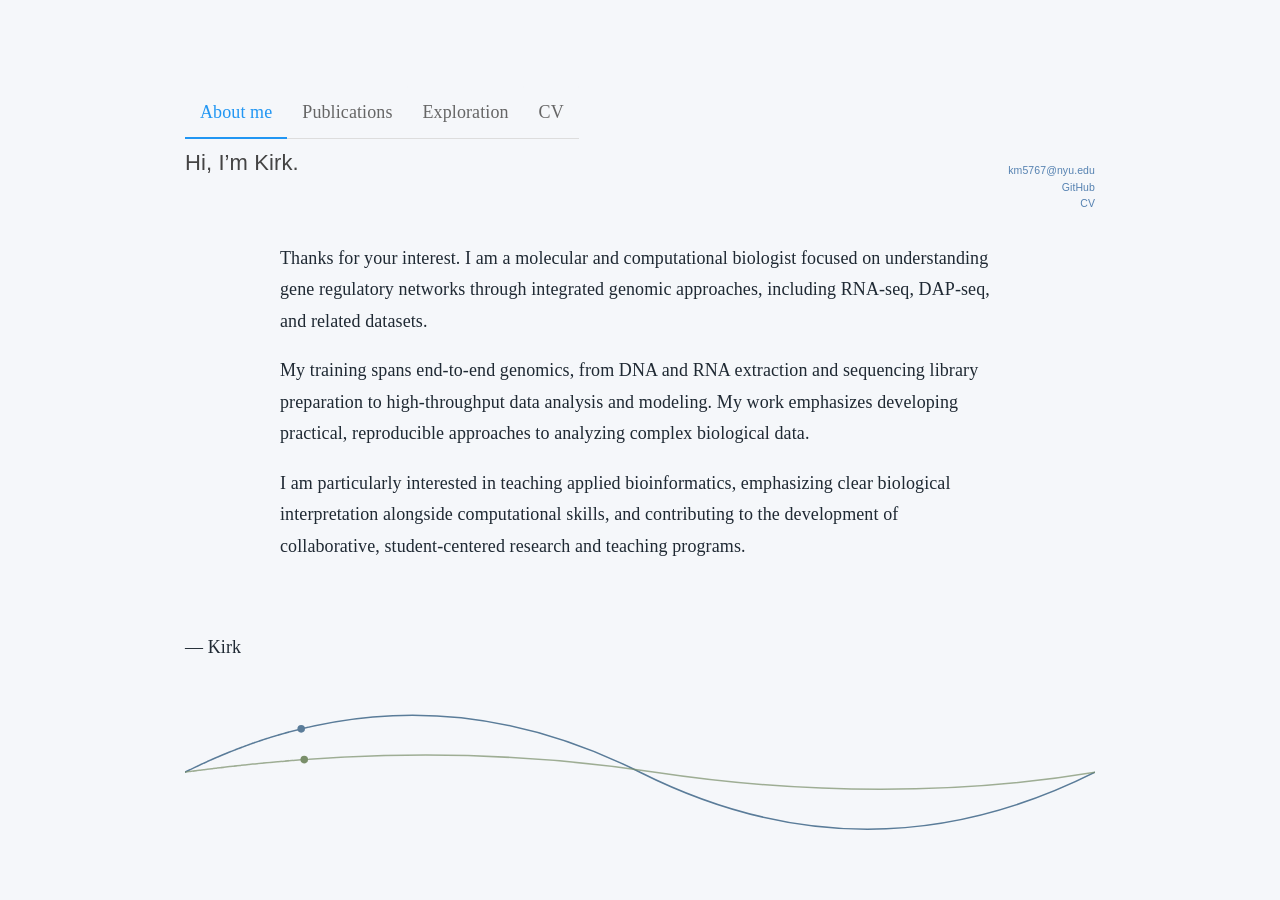
==== commit 549ff25d: "Adding youtube vids" ====
--- a/index.html
+++ b/index.html
@@ -409,6 +409,55 @@
 }
 .app-link:hover {
 text-decoration: underline;
+}
+.video-card {
+display: flex;
+gap: 1.5rem;
+align-items: flex-start;
+padding: 1.5rem 0;
+border-bottom: 1px solid #d8dee6;
+}
+.video-embed iframe {
+width: 360px;
+height: 200px;
+border-radius: 6px;
+border: 1px solid #d8dee6;
+}
+.video-text h3 {
+margin: 0 0 0.4rem 0;
+font-size: 1.3rem;
+}
+.video-text p {
+margin: 0;
+line-height: 1.5;
+}
+.video-text h3 {
+margin: 0 0 0.25rem 0;
+font-size: 1.4rem;
+letter-spacing: 0.03em;
+}
+.video-meta {
+margin: 0;
+font-size: 0.95rem;
+color: #6b7280;
+font-family: -apple-system, BlinkMacSystemFont, "Segoe UI", sans-serif;
+}
+.cv-wrap {
+max-width: 900px;
+margin: 2rem auto;
+border: 1px solid #d8dee6;
+border-radius: 6px;
+overflow: hidden;
+}
+.cv-embed {
+width: 100%;
+height: 1100px;
+display: block;
+background: white;
+}
+.cv-wrap {
+border: 1px solid #e5e7eb;
+box-shadow: 0 8px 24px rgba(0,0,0,0.04);
 }</style>
 
 
@@ -694,8 +743,13 @@
 <p><object type="image/svg+xml" data="pubtimecourse.svg" class="graph-svg"></object></p>
 </div>
 </div>
-<div id="applications" class="section level2">
-<h2>Applications</h2>
+<div id="exploration" class="section level2">
+<h2>Exploration</h2>
+<div id="interactive-tools" class="section level3">
+<h3>Interactive Tools</h3>
+<p>Applications for exploring transcriptional regulation and RNA-seq
+datasets, designed for intuitive exploration of gene expression dynamics
+and regulatory behavior.</p>
 <p><br></p>
 <div class="app-card">
 <div class="app-image">
@@ -749,14 +803,75 @@
 application</a>
 </div>
 </div>
+</div>
+<div id="visualizations" class="section level3">
+<h3>Visualizations</h3>
+<p>High-resolution time-lapse imaging of <em>Brachypodium
+distachyon</em> growth under controlled light and temperature regimes,
+illustrating diurnal dynamics and environmental responses.</p>
+<div class="video-card">
+<div class="video-embed">
+<iframe role="img" src=" https://www.youtube.com/embed/MpxTxPAsa5I " frameborder="0" allowfullscreen></iframe>
+</div>
+<div class="video-text">
+<h3>
+LDHC
+</h3>
+<p class="video-meta">
+12h Light (Hot) · 12h Dark (Cold)
+</p>
+</div>
+</div>
+<div class="video-card">
+<div class="video-embed">
+<iframe role="img" src=" https://www.youtube.com/embed/0DGGTCytUvA " frameborder="0" allowfullscreen></iframe>
+</div>
+<div class="video-text">
+<h3>
+LDHH
+</h3>
+<p class="video-meta">
+12h Light (Hot) · 12h Dark (Hot)
+</p>
+</div>
+</div>
+<div class="video-card">
+<div class="video-embed">
+<iframe role="img" src=" https://www.youtube.com/embed/YGTfY5GpgaM " frameborder="0" allowfullscreen></iframe>
+</div>
+<div class="video-text">
+<h3>
+LLHC
+</h3>
+<p class="video-meta">
+12h Light (Hot) · 12h Light (Cold)
+</p>
+</div>
+</div>
+<div class="video-card">
+<div class="video-embed">
+<iframe role="img" src=" https://www.youtube.com/embed/-vH3HG1JIJc " frameborder="0" allowfullscreen></iframe>
+</div>
+<div class="video-text">
+<h3>
+LLHH
+</h3>
+<p class="video-meta">
+24h Light (Hot)
+</p>
+</div>
+</div>
 <div class="graph-wrap">
 <p><object type="image/svg+xml" data="applications-offset.svg" class="graph-svg"></object></p>
+</div>
 </div>
 </div>
 <div id="cv" class="section level2">
 <h2>CV</h2>
 <p><a href="CVTest.pdf">Download CV (PDF)</a></p>
-<p><embed role="img" src="[data-uri]" style="width:100.0%" height="1000"></embed></p>
+<div class="cv-wrap">
+<p><embed role="img" src="[data-uri]" type="application/pdf" class="cv-embed"></p>
+</div>
 <div class="graph-wrap">
 <p><object type="image/svg+xml" data="cv-period.svg" class="graph-svg"></object></p>
 </div>
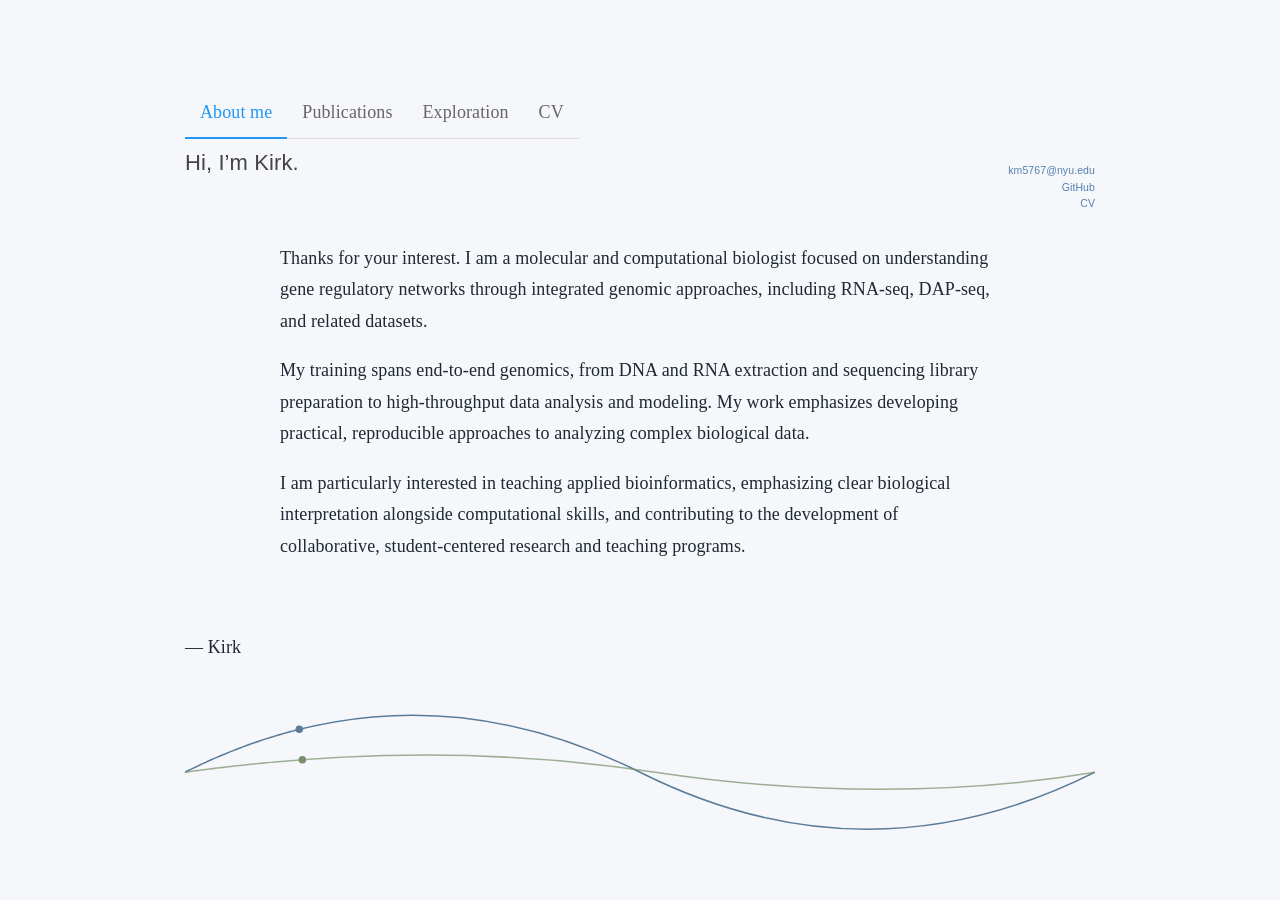
==== commit 00b57e20: "cleaning up apps" ====
--- a/index.html
+++ b/index.html
@@ -458,6 +458,53 @@
 .cv-wrap {
 border: 1px solid #e5e7eb;
 box-shadow: 0 8px 24px rgba(0,0,0,0.04);
+}
+.section-header {
+display: grid;
+grid-template-columns: auto 1fr;
+gap: 1rem; 
+align-items: baseline;
+max-width: 900px;
+margin: 0 auto 2rem auto;
+}
+.section-desc {
+font-size: 1.05rem;
+line-height: 1.6;
+color: #4b5563;
+}
+.section-header {
+max-width: 900px;
+margin: 0 auto 1rem auto;
+}
+.section-header h2 {
+font-size: 2rem;
+margin-bottom: 0.5rem;
+}
+.section-intro {
+max-width: 950px;
+font-size: 1.5rem;
+line-height: 1.6;
+color: #4b5563;
+}
+.section-intro {
+padding-left: 1rem;
+}
+.video-card,
+.app-card {
+max-width: 900px;
+margin: 1.5rem auto;
+}
+h2 {
+margin-top: 3rem;
+}
+.section-header:first-of-type h2 {
+margin-top: 0;
+}
+.section-block {
+max-width: 900px;
+margin: 0 auto 3rem auto;
+padding-left: 1.2rem;
+border-left: 2px solid #e5e7eb;
 }</style>
 
 
@@ -745,12 +792,17 @@
 </div>
 <div id="exploration" class="section level2">
 <h2>Exploration</h2>
-<div id="interactive-tools" class="section level3">
-<h3>Interactive Tools</h3>
+<div class="section-block">
+<div class="section-header">
+<h2>
+Applications
+</h2>
+<div class="section-intro">
 <p>Applications for exploring transcriptional regulation and RNA-seq
 datasets, designed for intuitive exploration of gene expression dynamics
 and regulatory behavior.</p>
-<p><br></p>
+</div>
+</div>
 <div class="app-card">
 <div class="app-image">
 <a href=" https://hazenlab.shinyapps.io/shinyapp/ " target="_blank">
@@ -804,11 +856,17 @@
 </div>
 </div>
 </div>
-<div id="visualizations" class="section level3">
-<h3>Visualizations</h3>
-<p>High-resolution time-lapse imaging of <em>Brachypodium
-distachyon</em> growth under controlled light and temperature regimes,
-illustrating diurnal dynamics and environmental responses.</p>
+<div class="section-block">
+<div class="section-header">
+<h2>
+Visualizations
+</h2>
+<div class="section-intro">
+<p>High-resolution time-lapse imaging of <i>Brachypodium distachyon</i>
+under controlled light and temperature regimes, capturing diurnal growth
+dynamics and environmental responses.</p>
+</div>
+</div>
 <div class="video-card">
 <div class="video-embed">
 <iframe role="img" src=" https://www.youtube.com/embed/MpxTxPAsa5I " frameborder="0" allowfullscreen></iframe>
@@ -861,9 +919,9 @@
 </p>
 </div>
 </div>
+</div>
 <div class="graph-wrap">
 <p><object type="image/svg+xml" data="applications-offset.svg" class="graph-svg"></object></p>
-</div>
 </div>
 </div>
 <div id="cv" class="section level2">
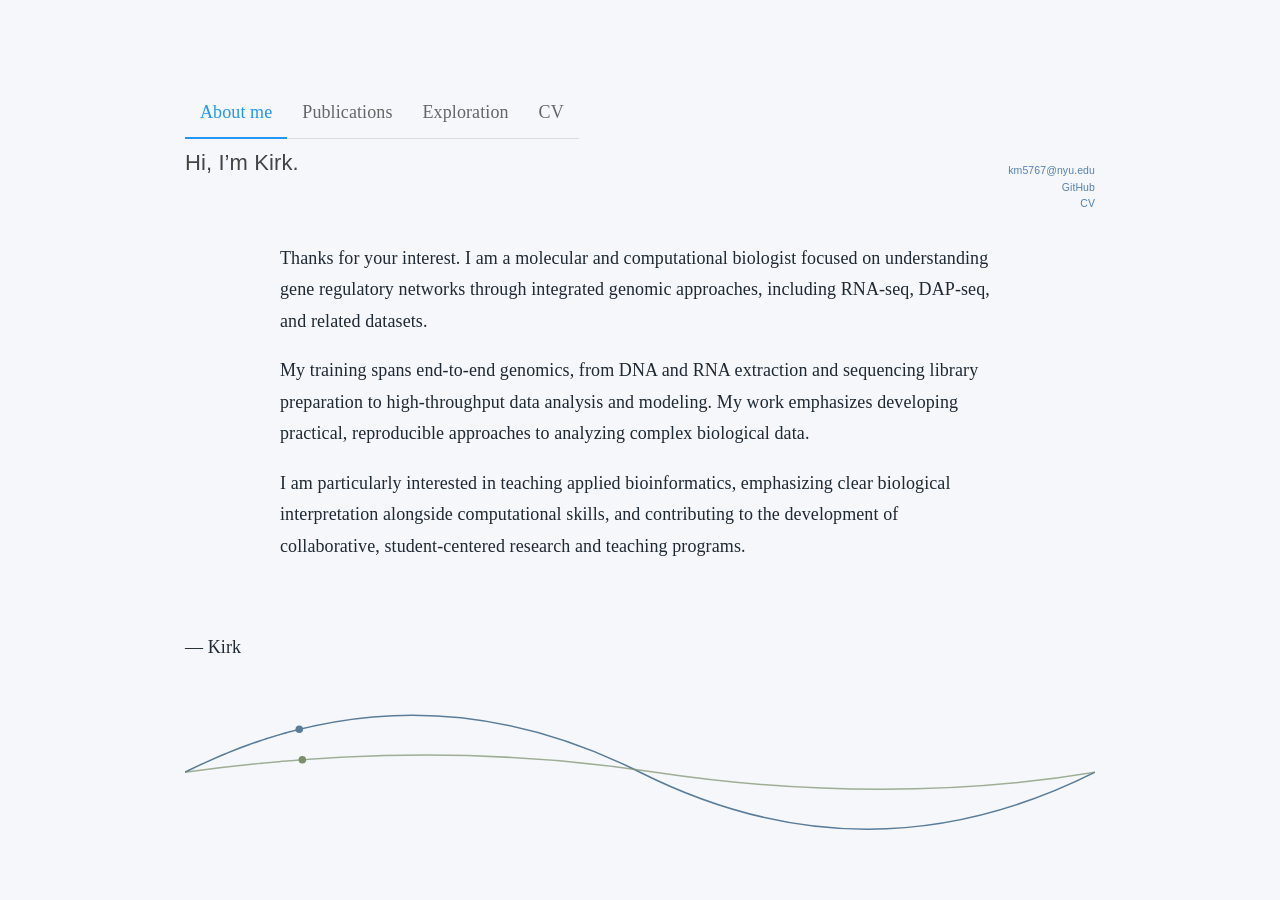
==== commit 443519aa: "change style of applications page" ====
--- a/index.html
+++ b/index.html
@@ -386,7 +386,6 @@
 gap: 1.5rem;
 align-items: center;
 padding: 1.5rem 0;
-border-bottom: 1px solid #d8dee6;
 }
 .app-image img {
 width: 220px;
@@ -415,7 +414,6 @@
 gap: 1.5rem;
 align-items: flex-start;
 padding: 1.5rem 0;
-border-bottom: 1px solid #d8dee6;
 }
 .video-embed iframe {
 width: 360px;
@@ -504,7 +502,8 @@
 max-width: 900px;
 margin: 0 auto 3rem auto;
 padding-left: 1.2rem;
-border-left: 2px solid #e5e7eb;
+border-right: 2px solid #e5e7eb;
+border-bottom: 2px solid #e5e7eb;
 }</style>
 
 
@@ -798,9 +797,9 @@
 Applications
 </h2>
 <div class="section-intro">
-<p>Applications for exploring transcriptional regulation and RNA-seq
-datasets, designed for intuitive exploration of gene expression dynamics
-and regulatory behavior.</p>
+<p>Interactive tools for exploring transcriptional regulation and
+RNA-seq datasets, designed for intuitive exploration of gene expression
+dynamics and regulatory behavior.</p>
 </div>
 </div>
 <div class="app-card">
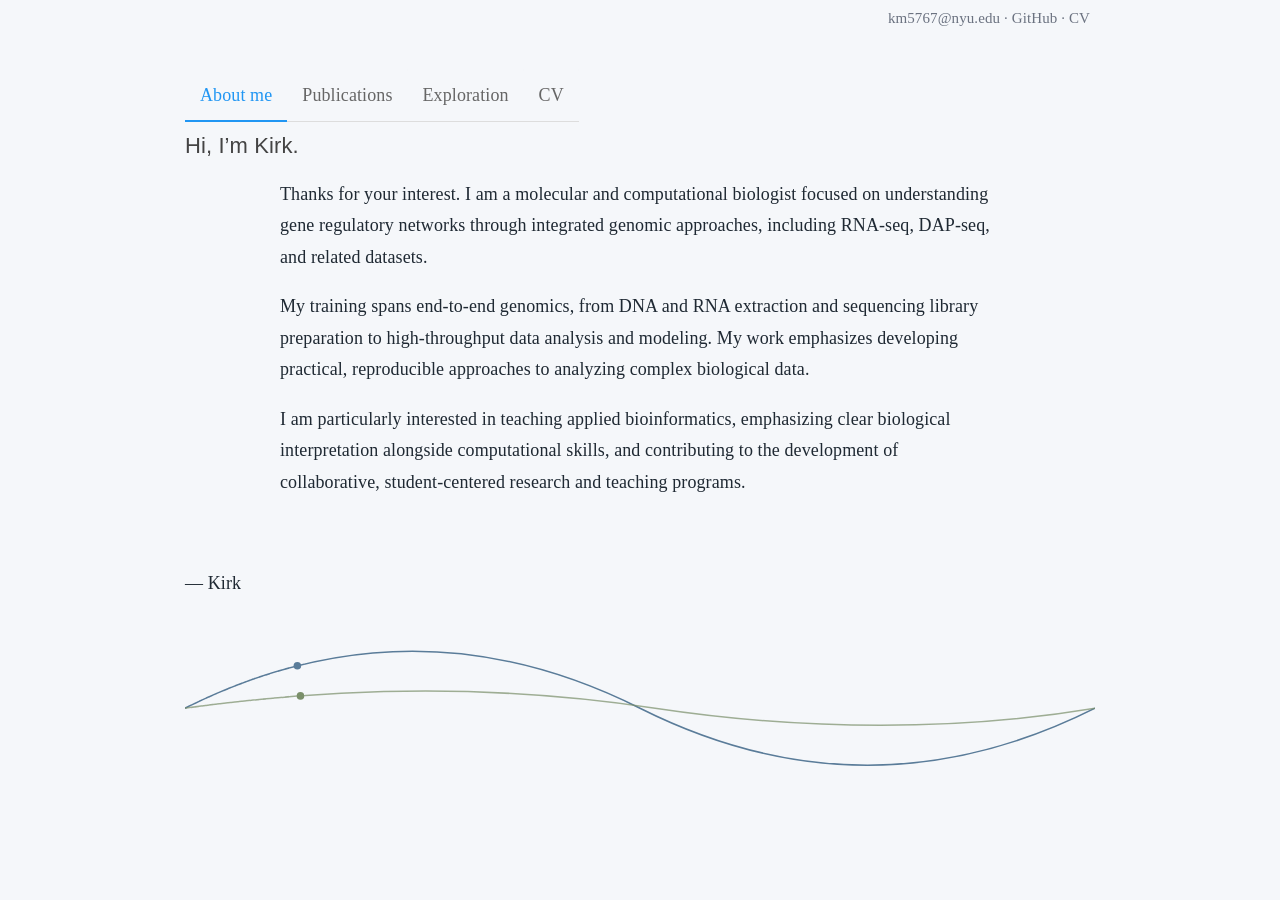
==== commit 875a7fe7: "moving contact info" ====
--- a/index.html
+++ b/index.html
@@ -504,6 +504,64 @@
 padding-left: 1.2rem;
 border-right: 2px solid #e5e7eb;
 border-bottom: 2px solid #e5e7eb;
+}
+.network-bg {
+position: absolute;
+top: -40px;
+right: -60px;
+width: 260px;
+opacity: 0.12; 
+z-index: 1;
+pointer-events: none;
+}
+.network-bg object {
+width: 100%;
+height: auto;
+}
+.network-bg svg circle {
+opacity: 0.6;
+}
+.network-wrap {
+position: fixed;
+left: -40px;
+top: -20px;
+width: 100%;
+opacity: .2;
+pointer-events: none;
+z-index: -1;
+}
+.network-svg {
+width: 100%;
+height: auto;
+display: block;
+}
+.contact-wrap {
+position: absolute; 
+top: 120px; 
+right: 80px;
+width: 220px;
+}
+.contact-info {
+position: relative;
+z-index: 2;
+text-align: right;
+}
+.top-contact {
+max-width: 900px;
+margin: 0 auto 0.5rem auto;
+padding-top: 0.5rem;
+font-size: 1.5rem;
+color: #6b7280;
+display: flex;
+justify-content: flex-end;
+gap: 0.6rem;
+}
+.top-contact a {
+color: inherit;
+text-decoration: none;
+}
+.top-contact a:hover {
+text-decoration: underline;
 }</style>
 
 
@@ -607,7 +665,12 @@
 </div>
 
 
-<p><br><br></p>
+<div class="top-contact">
+<p><span><a href="mailto:km5767@nyu.edu">km5767@nyu.edu</a></span>
+<span>·</span>
+<span><a href="https://github.com/kirkmackinnon">GitHub</a></span>
+<span>·</span> <span><a href="CVTest.pdf">CV</a></span></p>
+</div>
 <div id="section" class="section level1 tabset tabset-fade">
 <h1 class="tabset tabset-fade"></h1>
 <div id="about-me" class="section level2">
@@ -617,13 +680,6 @@
 <h1>
 Hi, I’m Kirk.
 </h1>
-</div>
-<div class="header-right">
-<p>
-<p><a href="mailto:km5767@nyu.edu">km5767@nyu.edu</a><br>
-<a href="https://github.com/kirkmackinnon">GitHub</a><br>
-<a href="CVTest.pdf">CV</a></p>
-</p>
 </div>
 </div>
 <div class="myin">
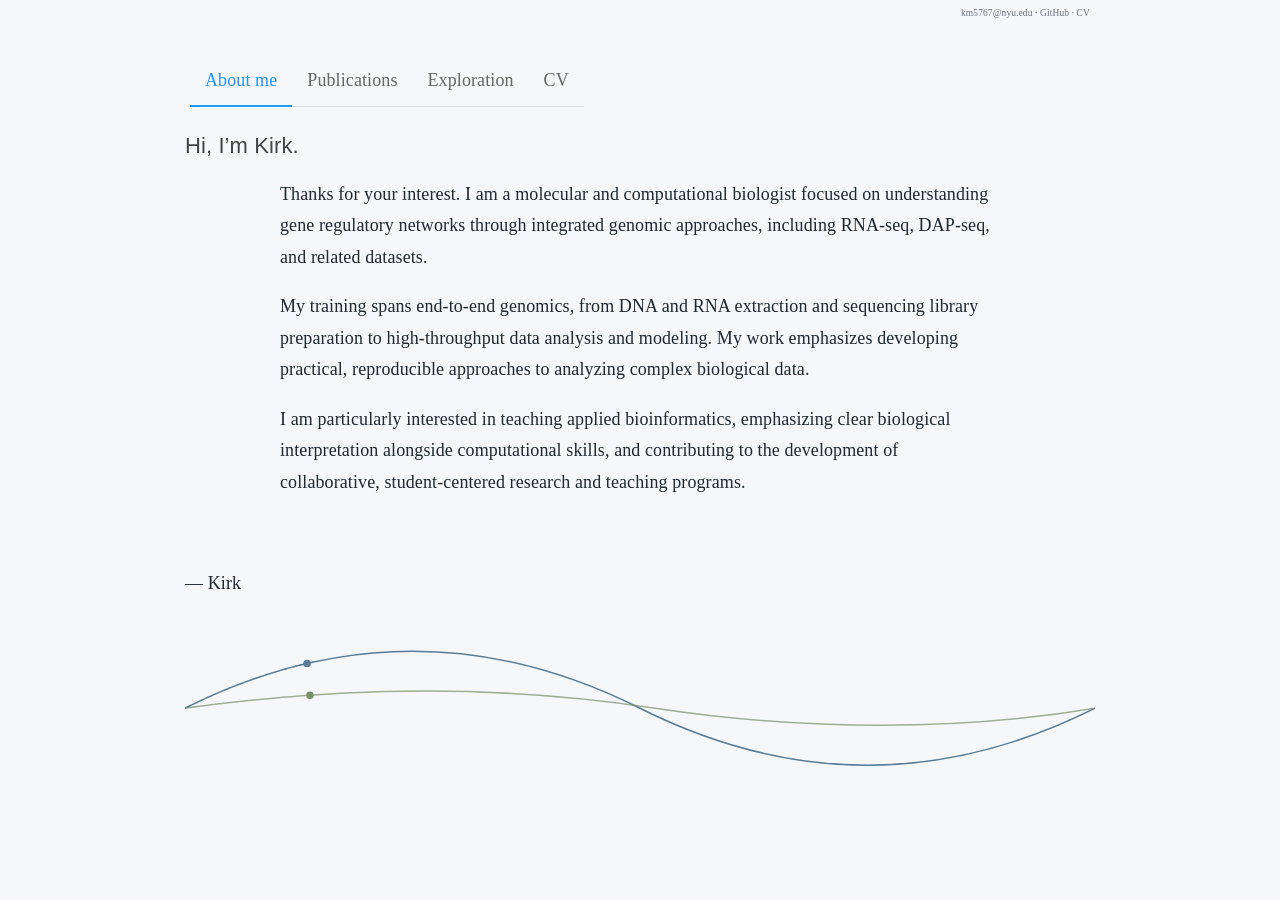
==== commit e062ba37: "adding load delay" ====
--- a/index.html
+++ b/index.html
@@ -562,6 +562,50 @@
 }
 .top-contact a:hover {
 text-decoration: underline;
+}
+.top-contact {
+max-width: 900px;
+margin: 0 auto 0.5rem auto;
+padding-top: 0.5rem;
+font-size: 0.95rem;
+color: #6b7280;
+display: flex;
+justify-content: flex-end;
+gap: 0.6rem;
+opacity: 0;
+transform: translateY(-4px);
+animation: fadeInContact 0.6s ease-out forwards;
+animation-delay: 2s;
+}
+@keyframes fadeInContact {
+to {
+opacity: 1;
+transform: translateY(0);
+}
+}
+.nav-tabs {
+max-width: 900px;
+margin: 0 auto 1.5rem auto;
+opacity: 0;
+transform: translateY(-6px);
+animation: fadeInTabs 0.6s ease-out forwards;
+animation-delay: 1.5s;
+}
+@keyframes fadeInTabs {
+to {
+opacity: 1;
+transform: translateY(0);
+}
+}
+.tab-content {
+opacity: 0;
+animation: fadeInContent 0.8s ease-out forwards;
+animation-delay: 0.8s;
+}
+@keyframes fadeInContent {
+to {
+opacity: 1;
+}
 }</style>
 
 
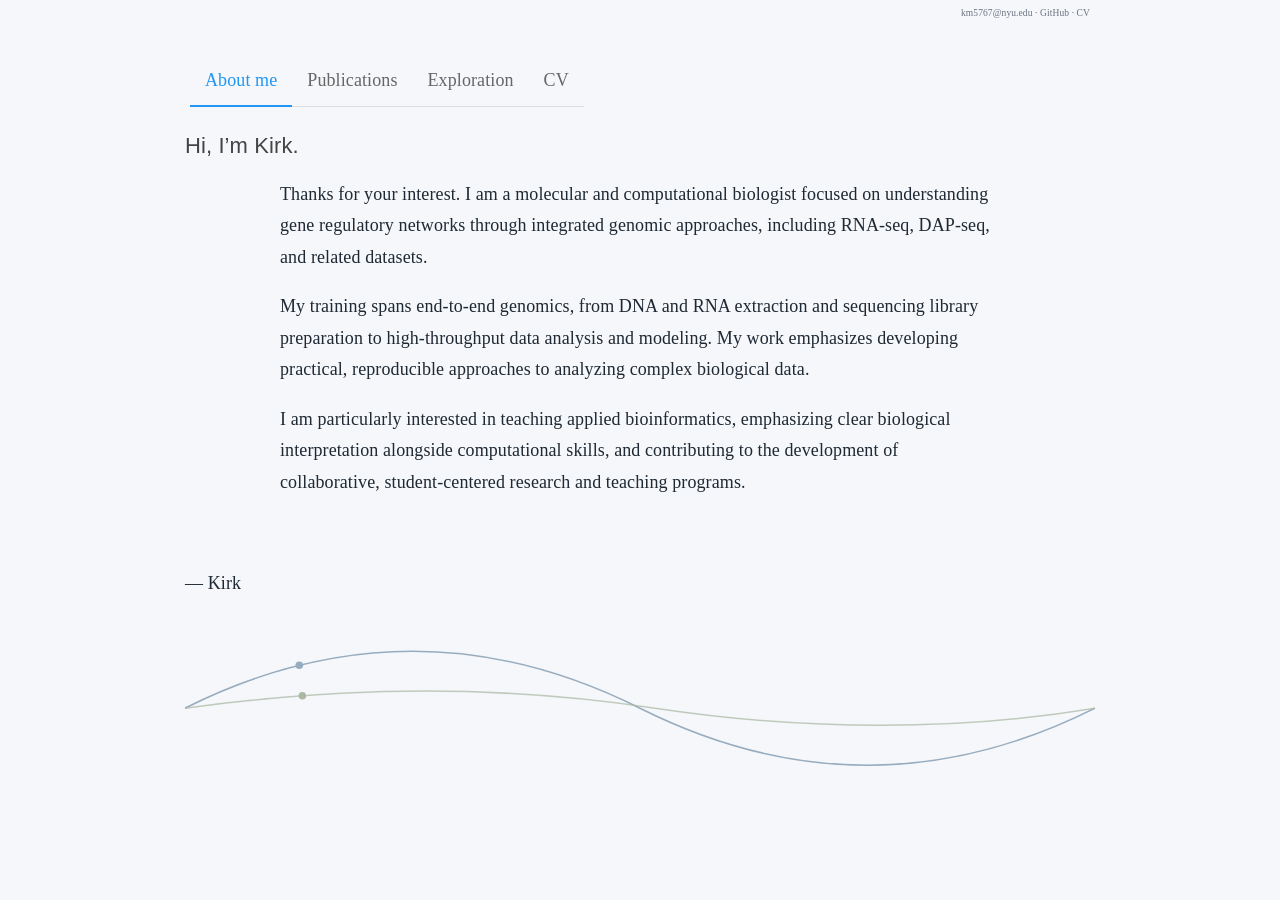
==== commit 33560dc8: "working on timings" ====
--- a/index.html
+++ b/index.html
@@ -600,12 +600,28 @@
 .tab-content {
 opacity: 0;
 animation: fadeInContent 0.8s ease-out forwards;
-animation-delay: 0.8s;
+animation-delay: 0.5s;
 }
 @keyframes fadeInContent {
 to {
 opacity: 1;
 }
+}
+.graph-wrap {
+opacity: 0;
+animation: fadeInGraph 0.9s ease-out forwards;
+animation-delay: 0.25s; 
+}
+@keyframes fadeInGraph {
+to { opacity: 0.6; }
+}
+.myin, .signature {
+opacity: 0;
+animation: fadeInText 0.7s ease-out forwards;
+animation-delay: 1s;
+}
+@keyframes fadeInText {
+to { opacity: 1; }
 }</style>
 
 
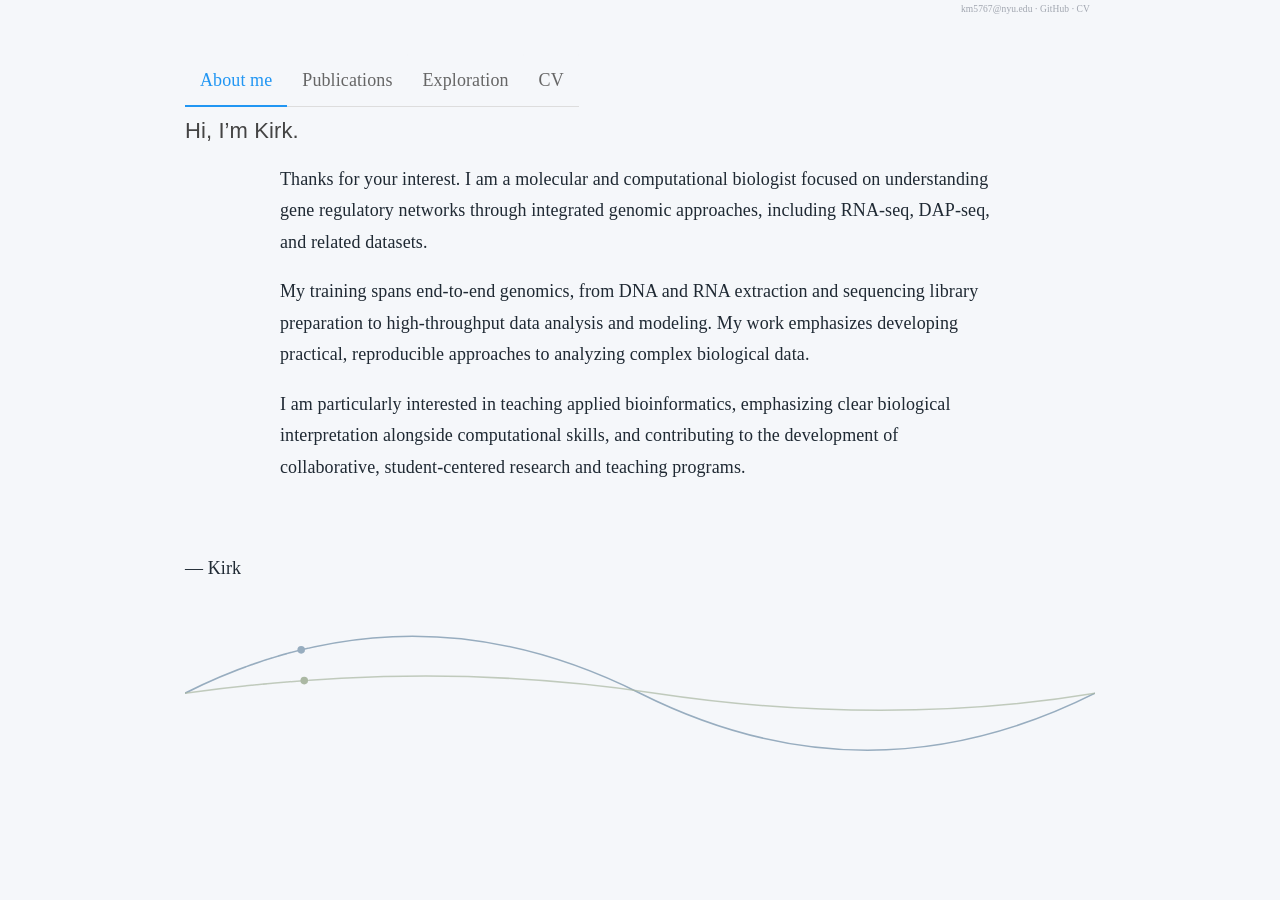
==== commit 26b25d30: "only delay load not tab switch" ====
--- a/index.html
+++ b/index.html
@@ -577,51 +577,28 @@
 animation: fadeInContact 0.6s ease-out forwards;
 animation-delay: 2s;
 }
-@keyframes fadeInContact {
-to {
+
+.myin, .signature, .graph-wrap, .top-contact {
 opacity: 1;
-transform: translateY(0);
-}
-}
-.nav-tabs {
-max-width: 900px;
-margin: 0 auto 1.5rem auto;
+}
+
+body.page-load .myin,
+body.page-load .signature {
 opacity: 0;
-transform: translateY(-6px);
-animation: fadeInTabs 0.6s ease-out forwards;
-animation-delay: 1.5s;
-}
-@keyframes fadeInTabs {
-to {
-opacity: 1;
-transform: translateY(0);
-}
-}
-.tab-content {
-opacity: 0;
-animation: fadeInContent 0.8s ease-out forwards;
-animation-delay: 0.5s;
-}
-@keyframes fadeInContent {
-to {
-opacity: 1;
-}
-}
-.graph-wrap {
+animation: fadeInText 0.7s ease-out forwards;
+animation-delay: 0.35s;
+}
+body.page-load .graph-wrap,
+body.page-load .top-contact {
 opacity: 0;
 animation: fadeInGraph 0.9s ease-out forwards;
-animation-delay: 0.25s; 
+animation-delay: 1.0s;
+}
+@keyframes fadeInText {
+to { opacity: 1; }
 }
 @keyframes fadeInGraph {
 to { opacity: 0.6; }
-}
-.myin, .signature {
-opacity: 0;
-animation: fadeInText 0.7s ease-out forwards;
-animation-delay: 1s;
-}
-@keyframes fadeInText {
-to { opacity: 1; }
 }</style>
 
 
@@ -1048,6 +1025,15 @@
 <div class="graph-wrap">
 <p><object type="image/svg+xml" data="cv-period.svg" class="graph-svg"></object></p>
 </div>
+<script>
+  document.body.classList.add('page-load');
+
+  window.addEventListener('load', function() {
+    setTimeout(function() {
+      document.body.classList.remove('page-load');
+    }, 1200);  // slightly longer than your animation
+  });
+</script>
 </div>
 </div>
 
